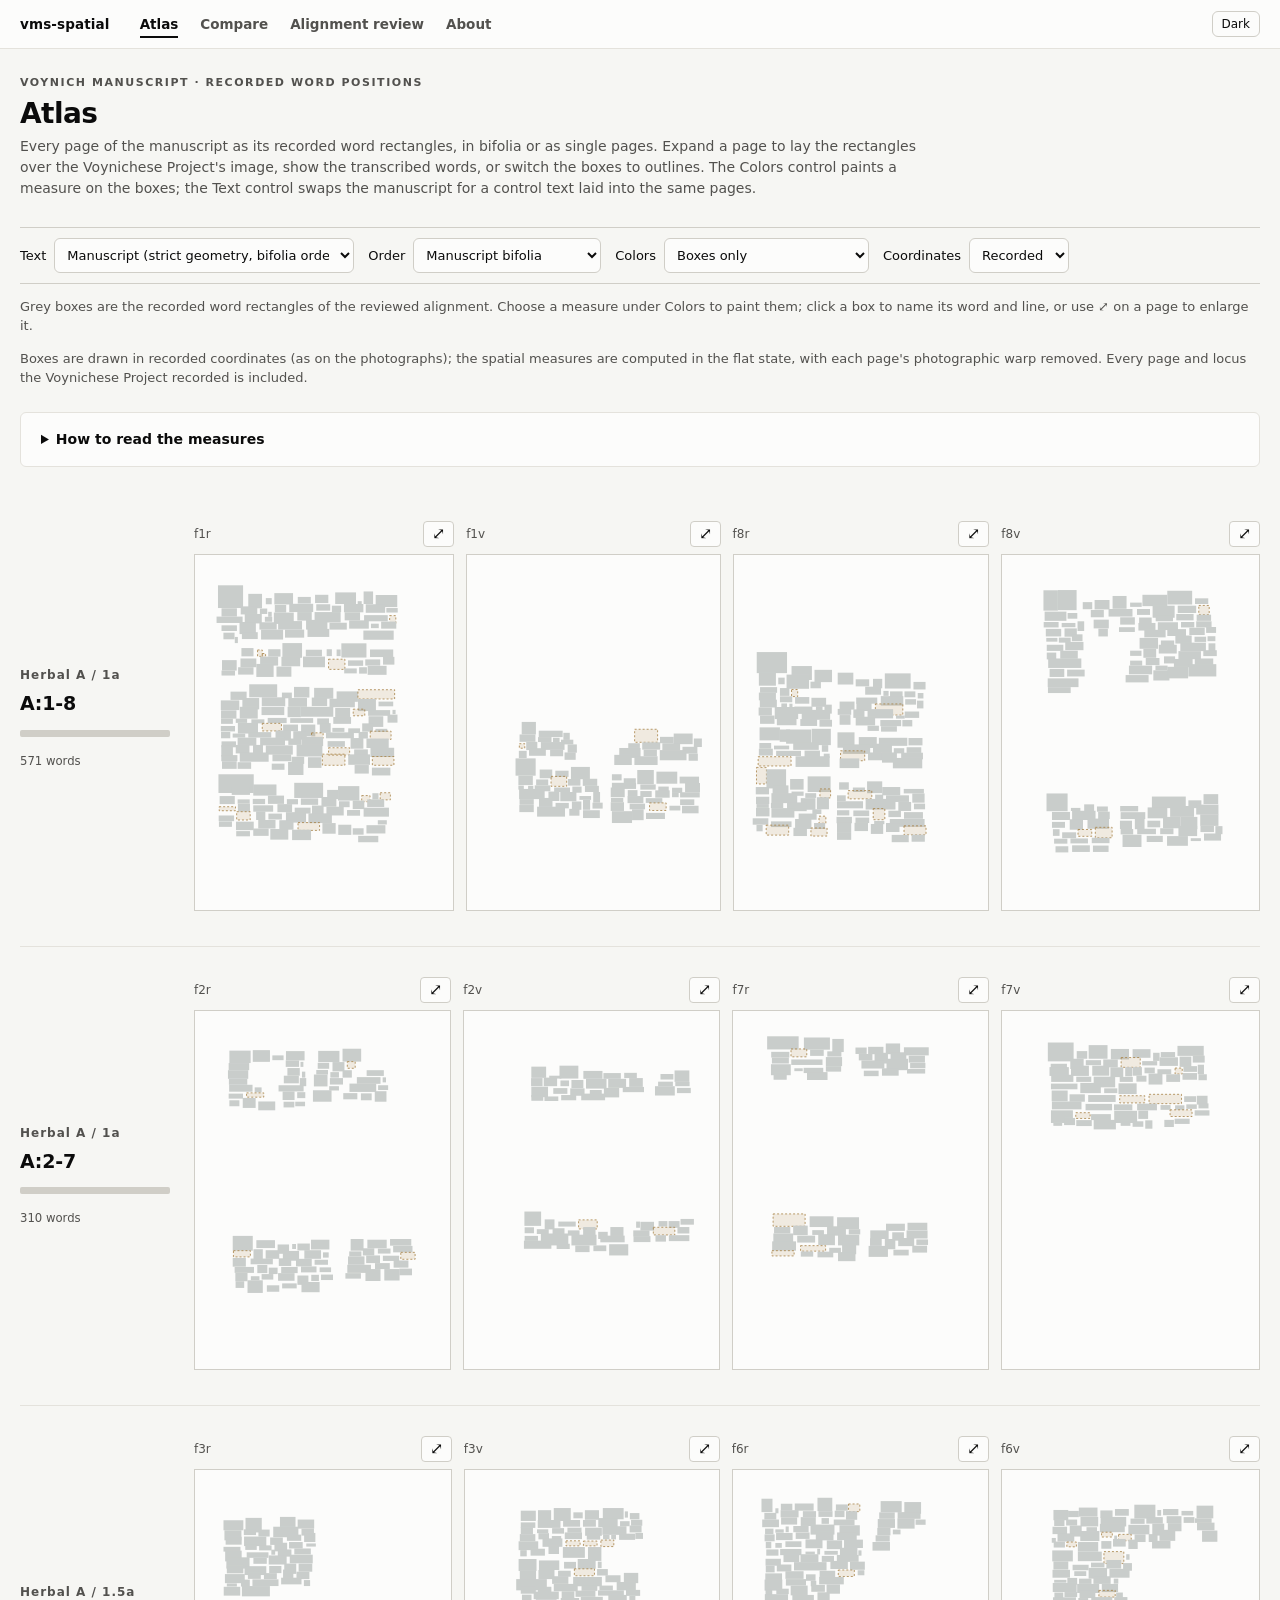
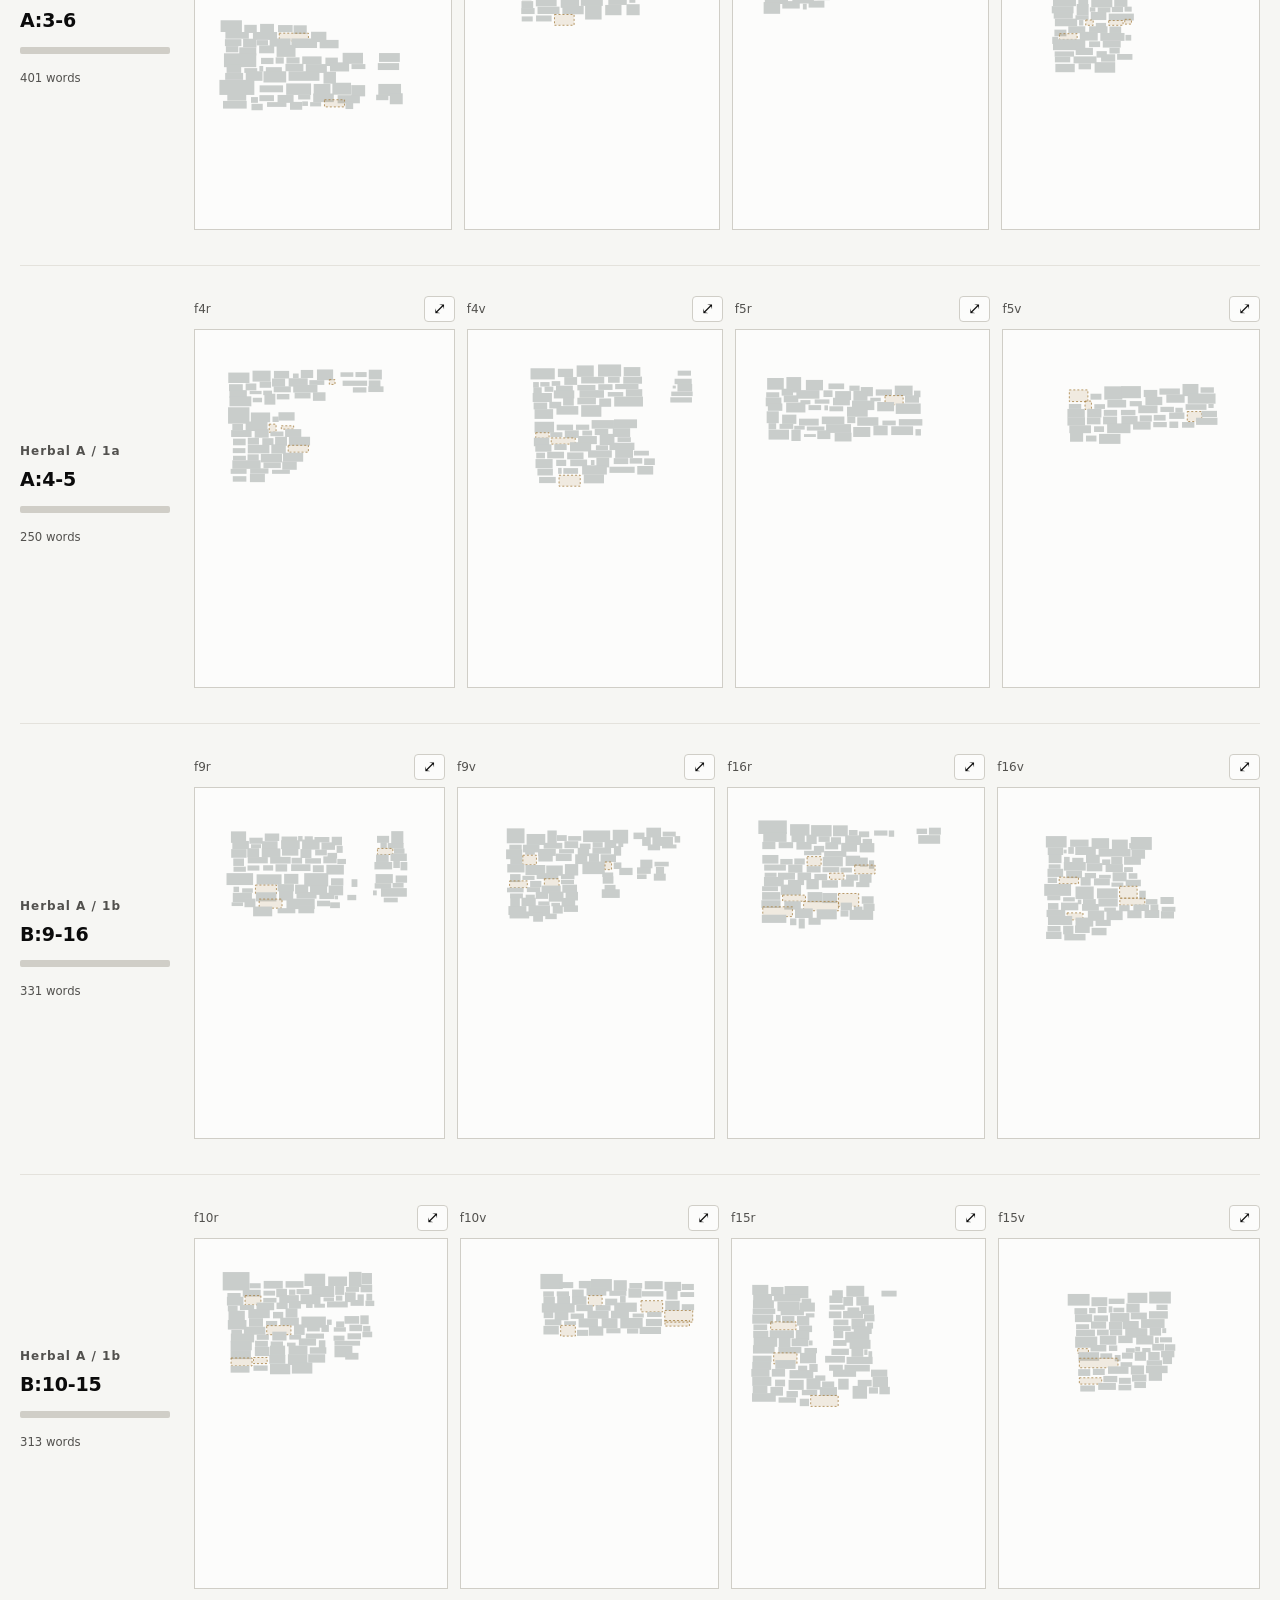
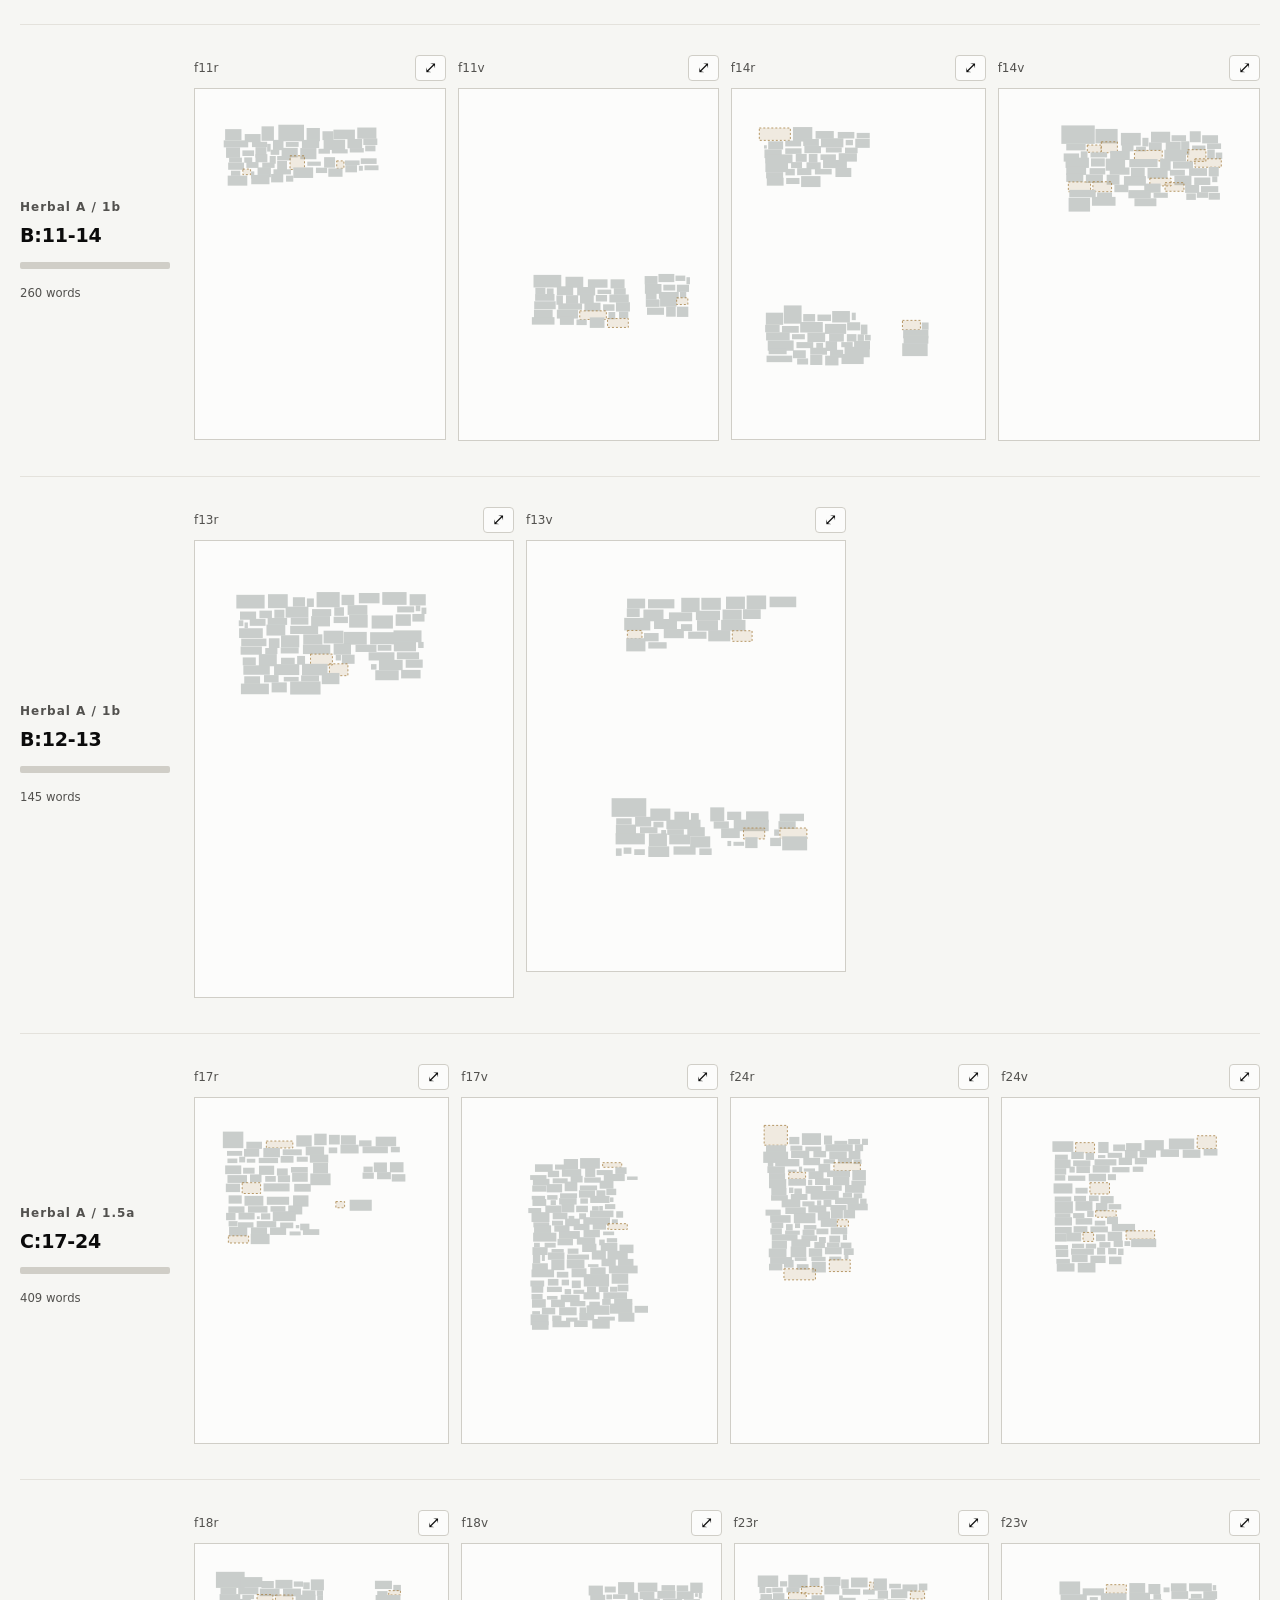
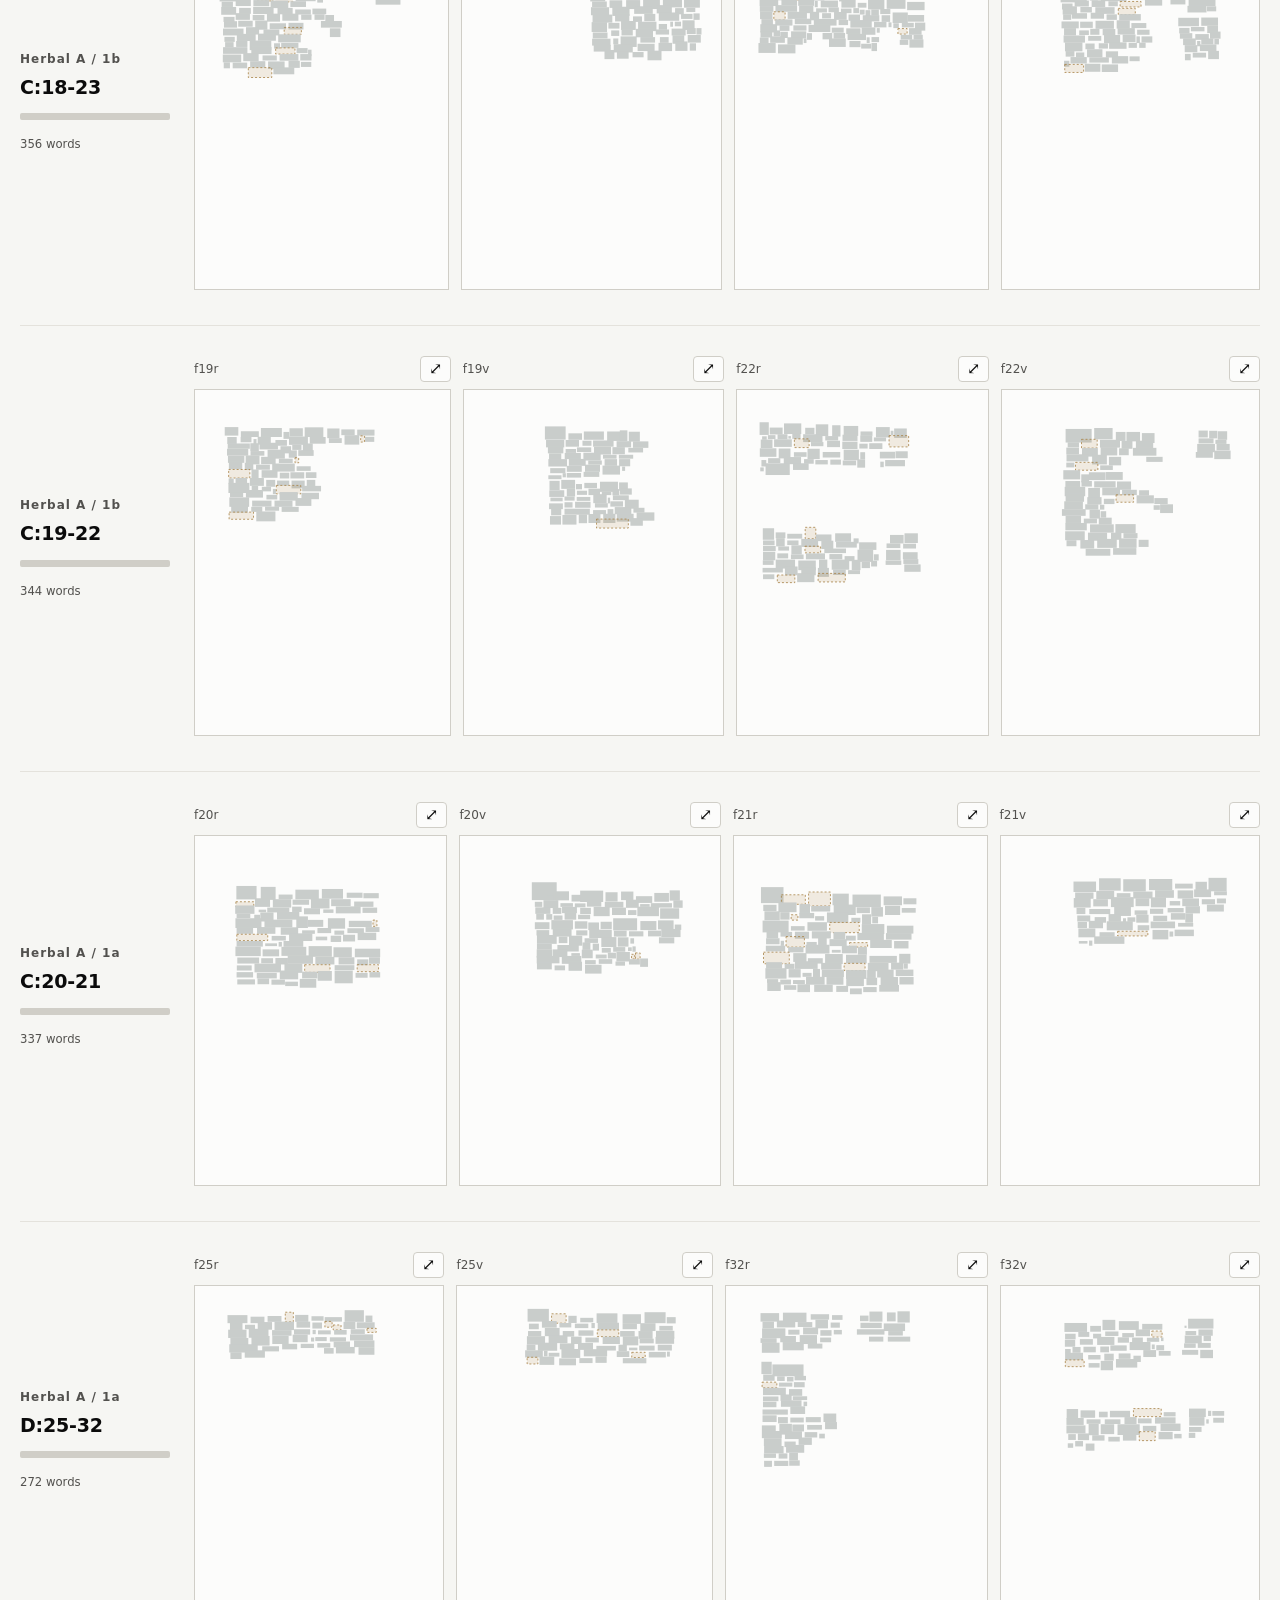
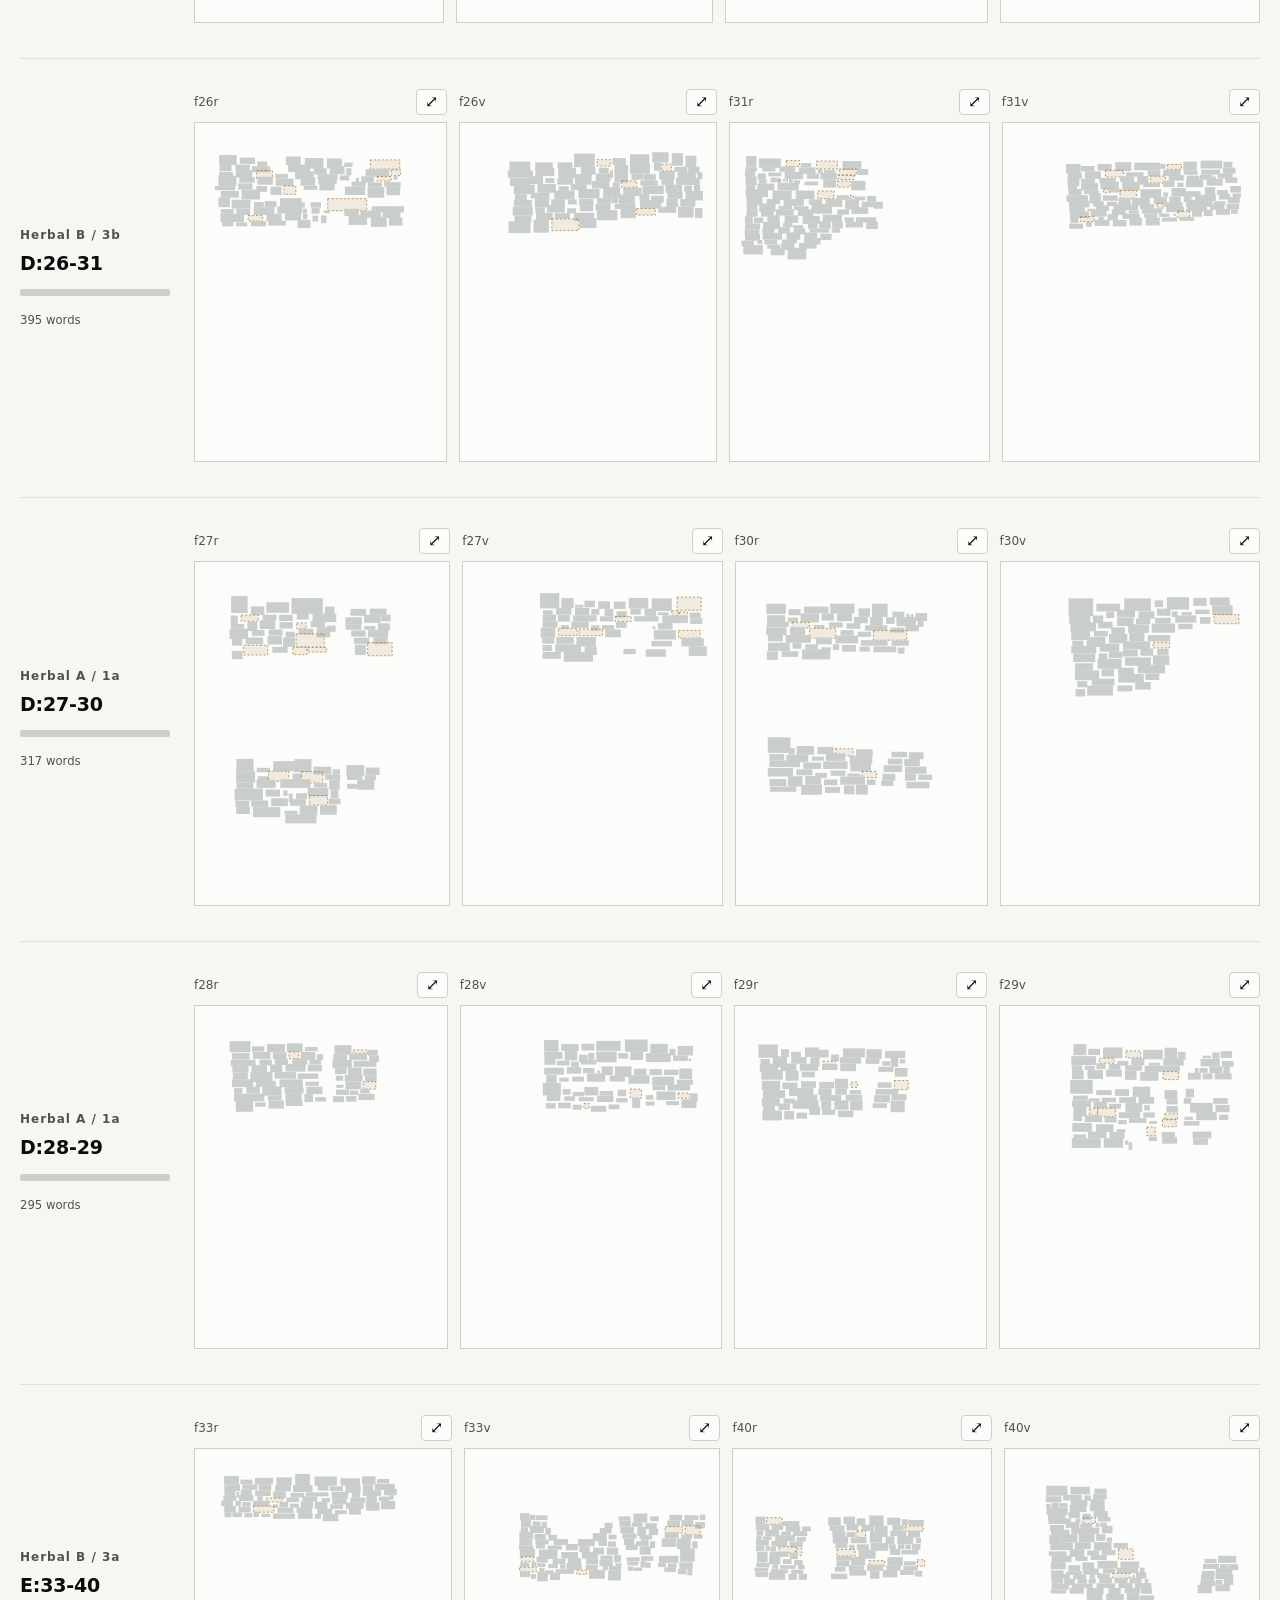
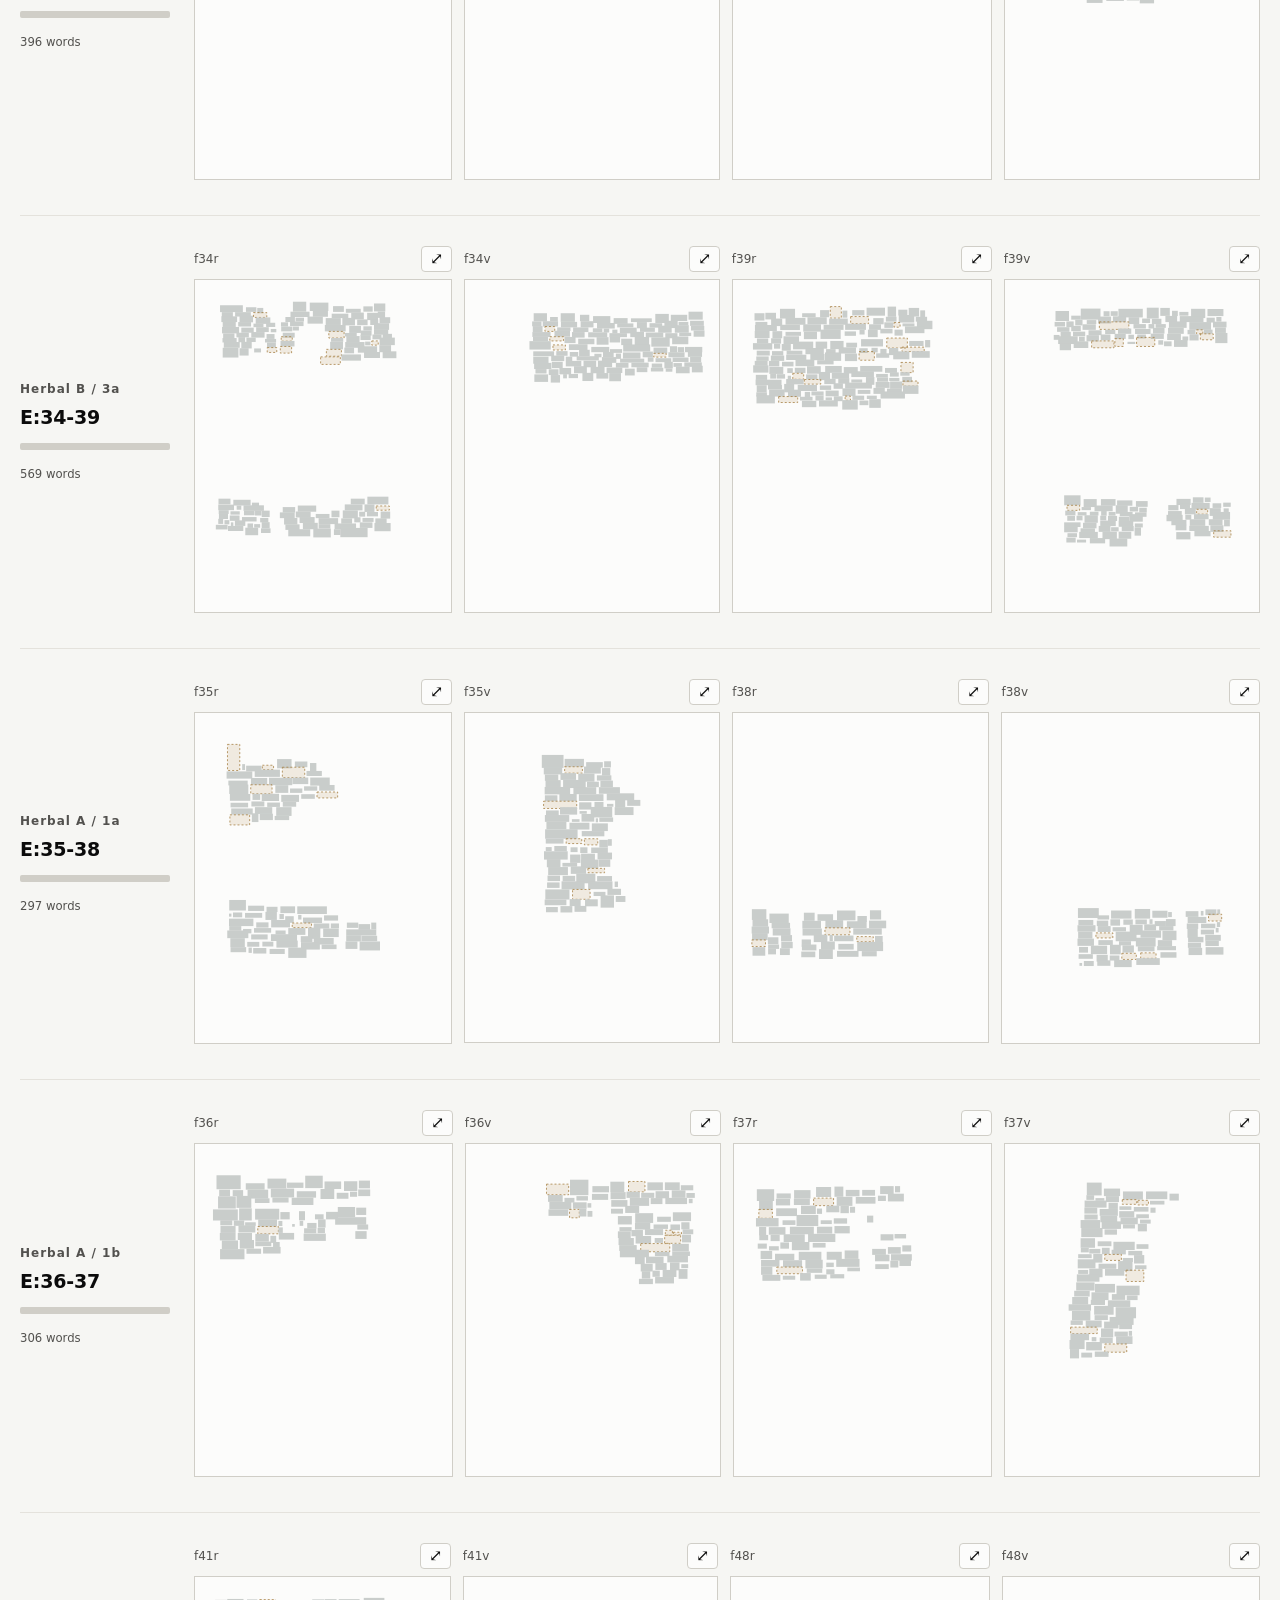
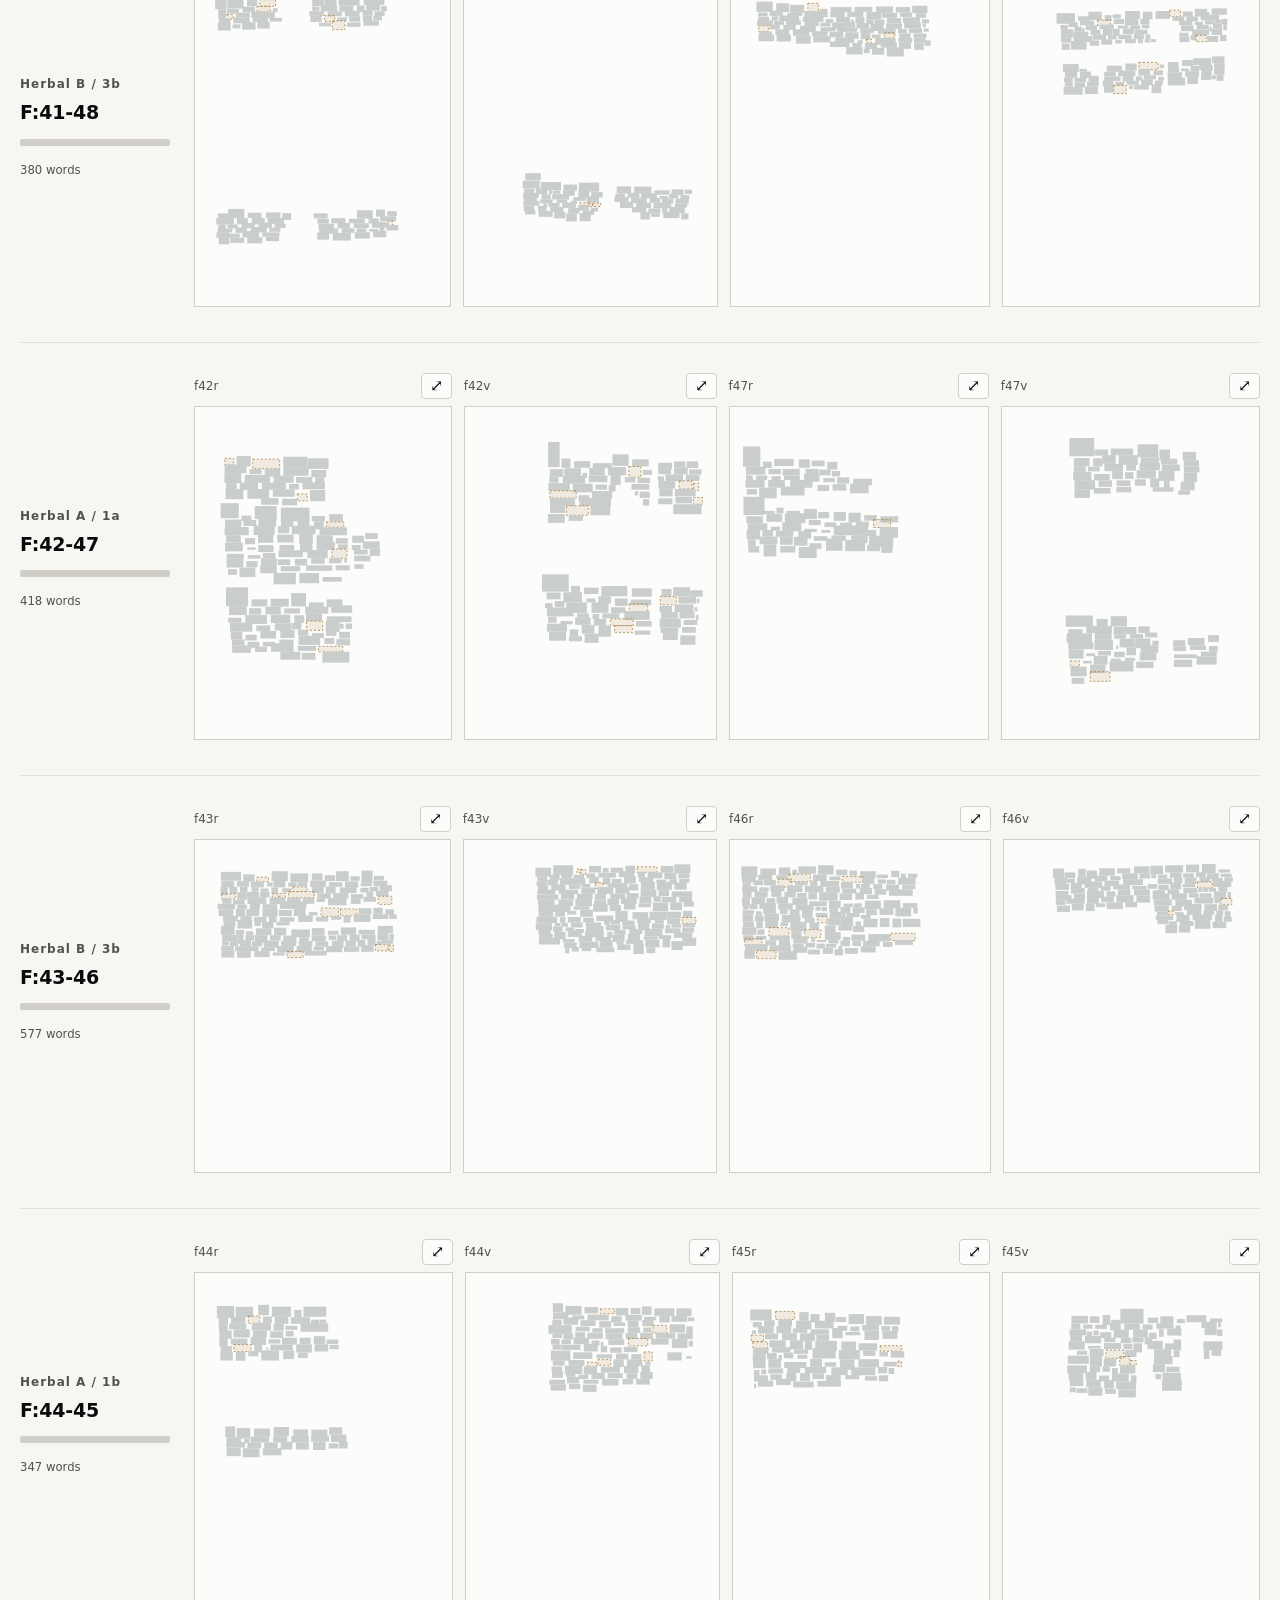
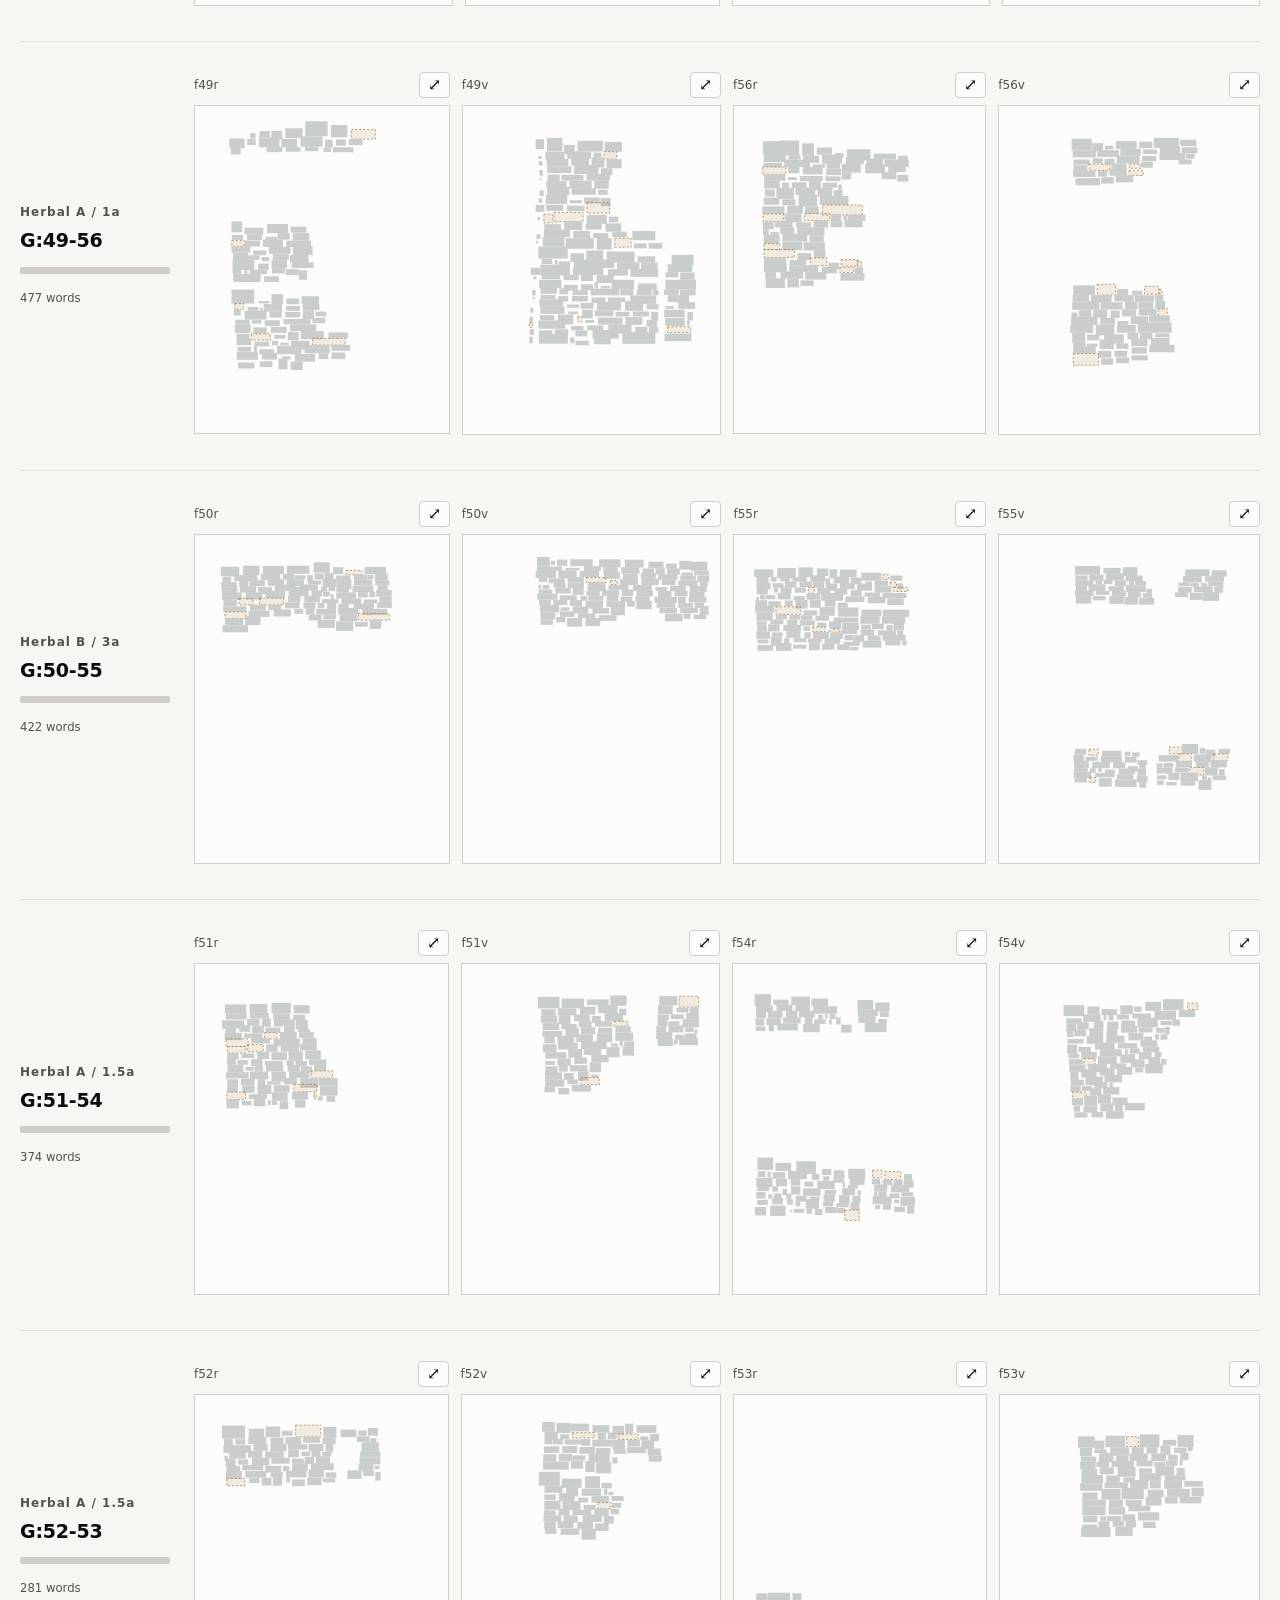
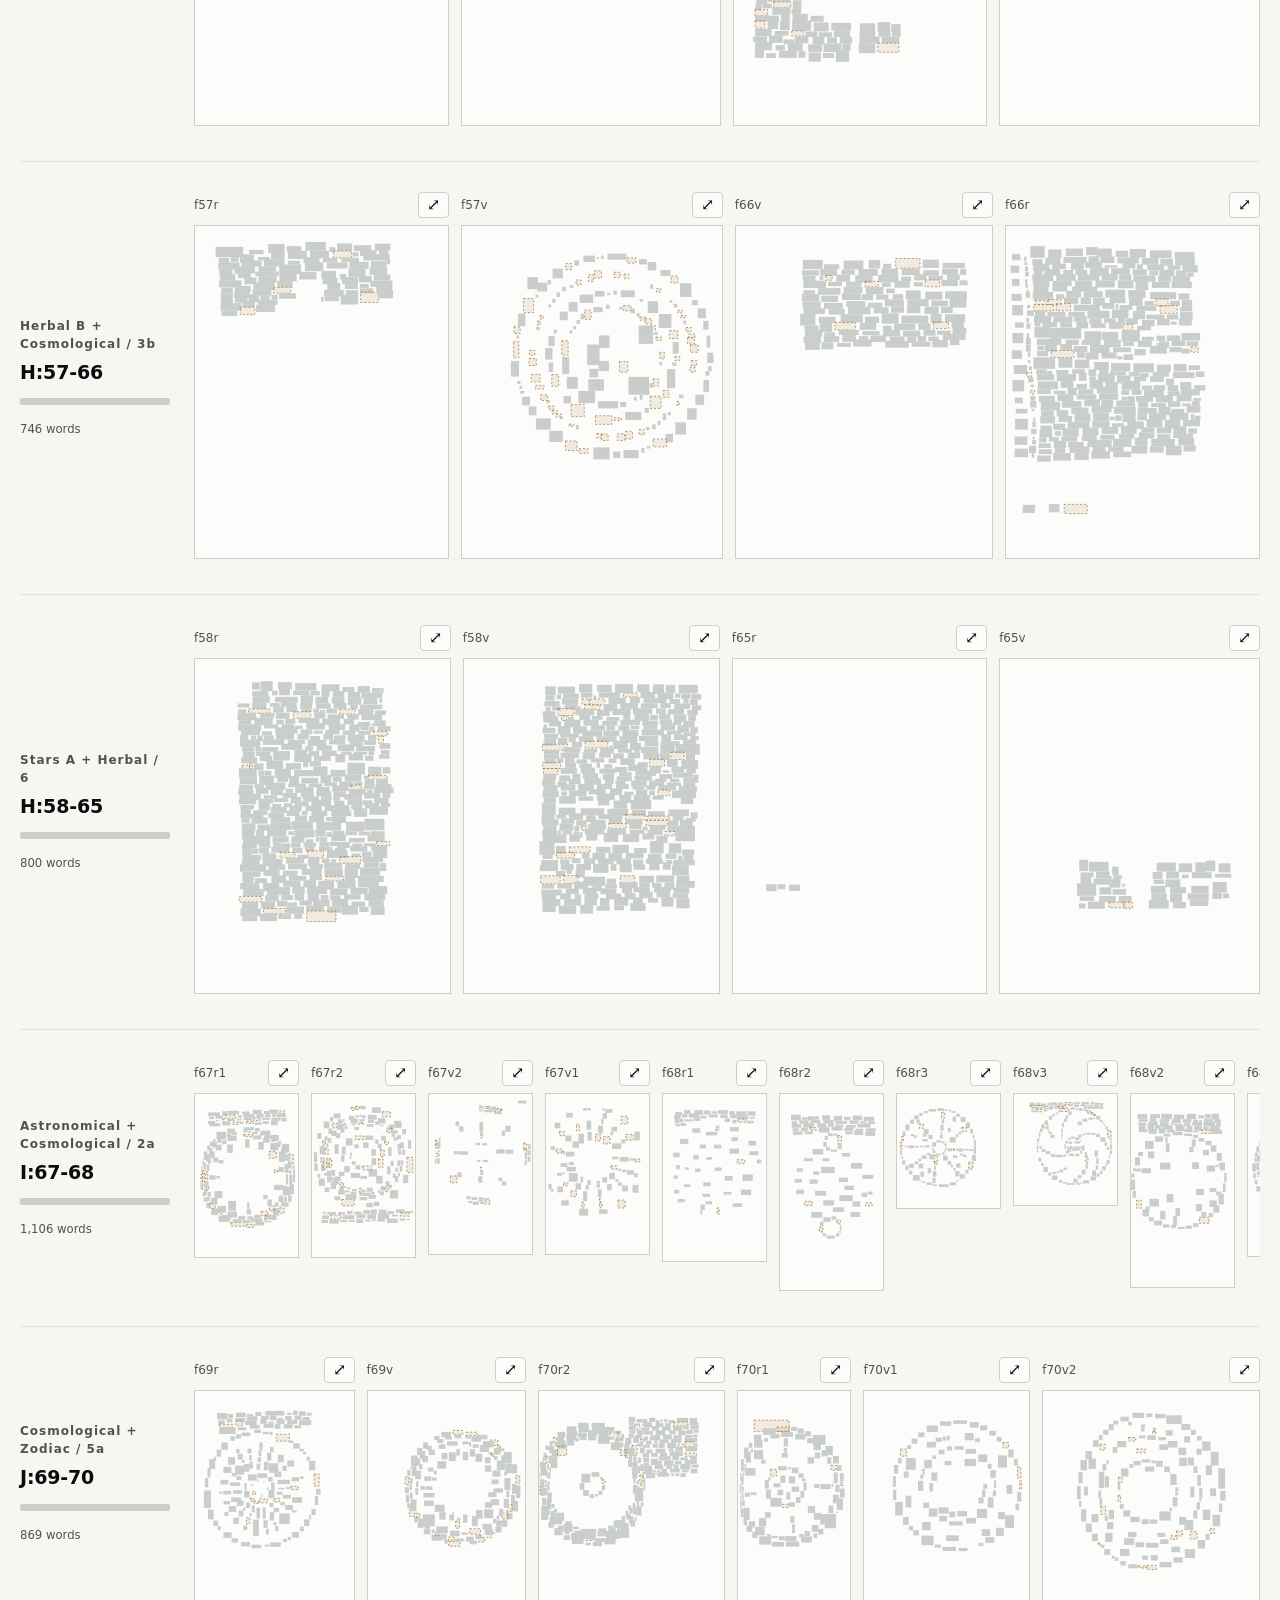
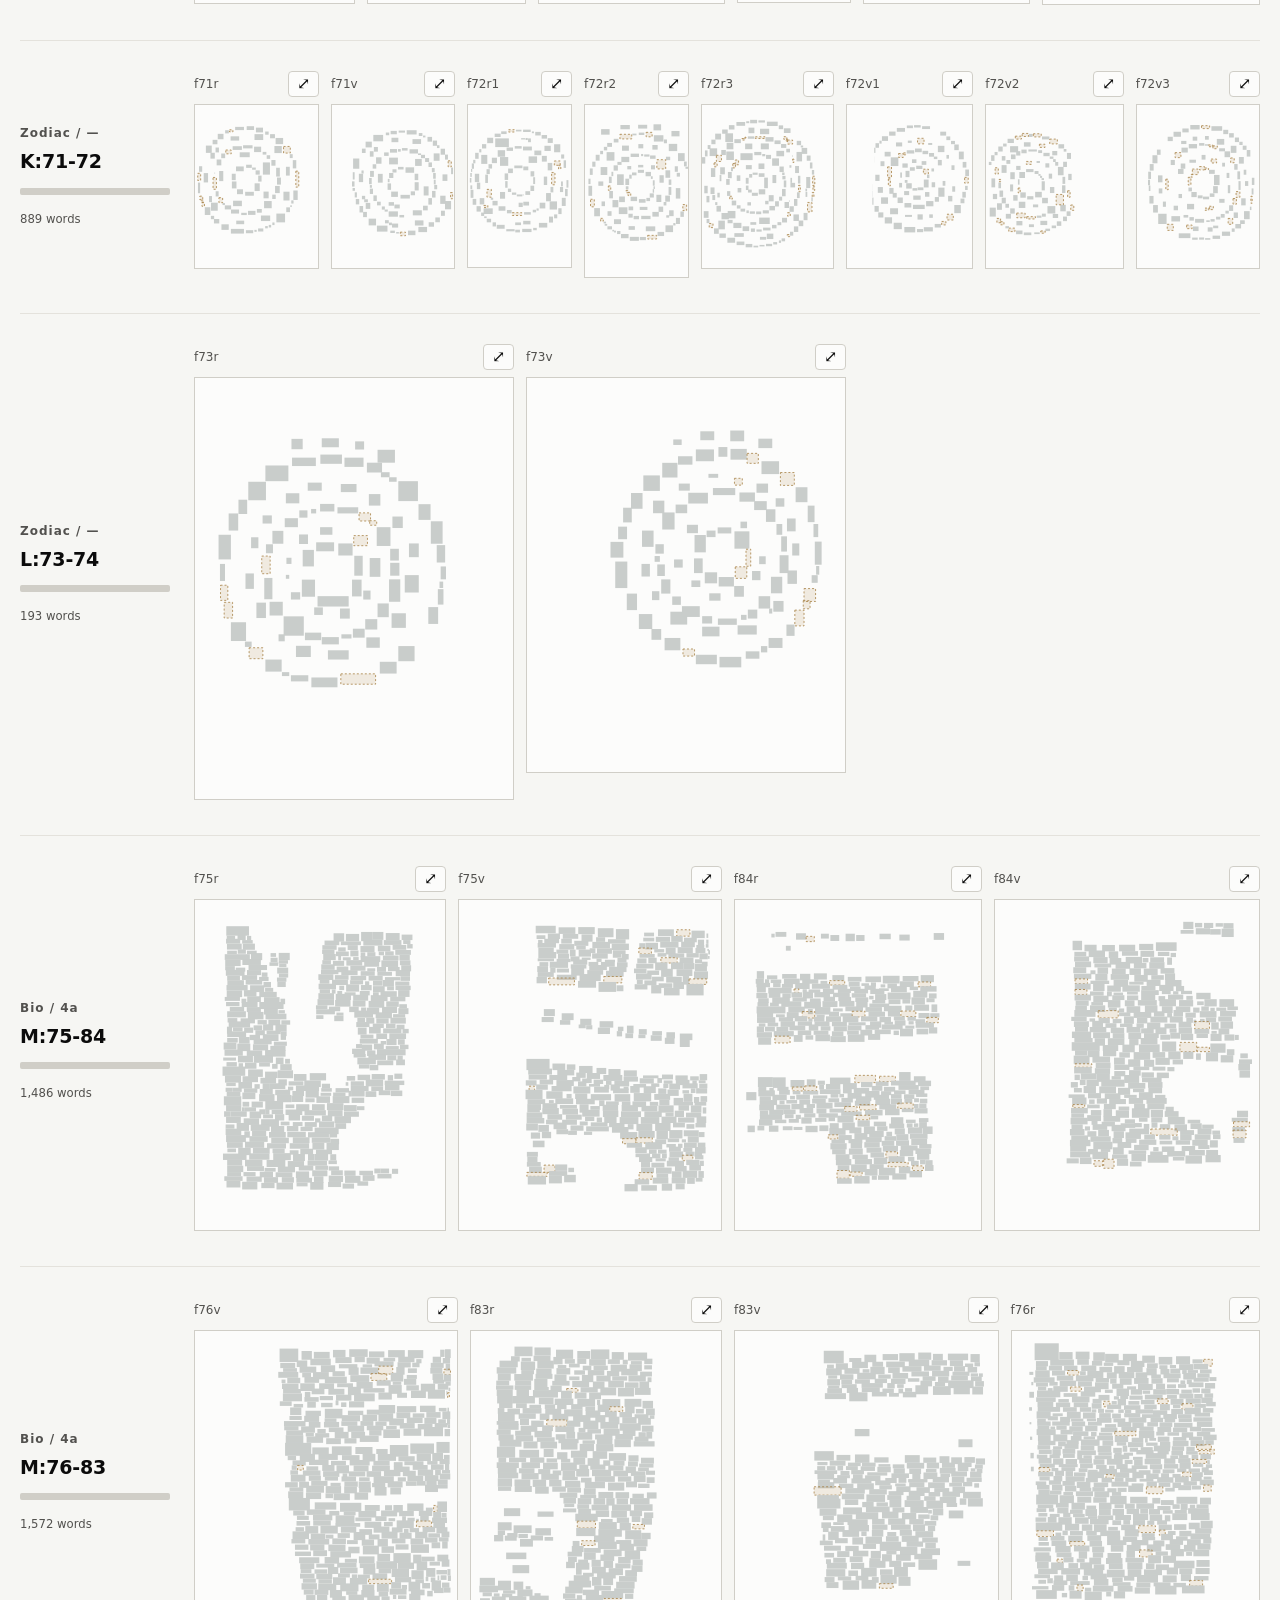
==== viewer/index.html @ 37ca38cd "Release 2026.10.31.6 Build 8cfc3ab9c296. History not kept." ====
<!doctype html>
<html lang="en"><head><meta charset="utf-8"><meta name="viewport" content="width=device-width, initial-scale=1">
<title>vms-spatial · Atlas</title>
<link rel="stylesheet" href="style.css"><link rel="stylesheet" href="heatmap.css">
<script src="site_nav.js" defer></script>
</head><body class="heatmap-page"><nav class="site-nav"></nav>
<header class="masthead"><div class="eyebrow">VOYNICH MANUSCRIPT · RECORDED WORD POSITIONS</div>
<h1>Atlas</h1><p class="sub">Every page of the manuscript as its recorded word rectangles, in bifolia or as single pages. Expand a page to lay the rectangles over the Voynichese Project's image, show the transcribed words, or switch the boxes to outlines. The Colors control paints a measure on the boxes; the Text control swaps the manuscript for a control text laid into the same pages.</p></header>
<main class="heatmap-atlas">
<div class="controls">
<label>Text <select id="bundle"></select></label>
<label>Order <select id="order"><option value="bifolia">Manuscript bifolia</option><option value="pages">Manuscript pages</option><option value="path1">Path 1 bifolia (Golf 2.1)</option></select></label>
<label>Colors <select id="colorMode"><option value="none">Boxes only</option><option value="mattr">MATTR (window diversity)</option><option value="repeat">Repeated spellings</option><option value="overlay">MATTR + repeat outlines</option><option value="impact">Word repetition impact</option><option value="change">Step change</option><option value="minedit">Minimum source edit distance</option><option value="candidates">Copy/edit source candidates</option><option value="components">Component diversity</option><option value="h1">Glyph H1</option><option value="h2">Glyph H2 (conditional)</option><option value="js">Component JS distance</option></select></label>
<label>Coordinates <select id="coordinates"><option value="recorded">Recorded</option><option value="flat">Flat</option></select></label>
<span id="calculationStatus" class="calculation-status" role="status" aria-live="polite" aria-atomic="true" hidden><i class="calculation-spinner" aria-hidden="true"></i><span id="calculationStage" class="calculation-stage"></span><span id="calculationProgress" aria-hidden="true"></span></span>
<details class="config" id="config" hidden><summary>Configuration</summary>
<div class="config-fields">
<span id="windowGroup" class="config-group"><label><span id="sizeLabel">Window</span> <input id="windowSize" type="number" min="2" max="1000" step="1" value="100" aria-label="Window words"> words</label>
<label>Direction <select id="windowDirection"><option value="backward">Backward</option><option value="forward">Forward</option><option value="centered">Centered</option><option value="spatial">Spatial sources</option></select></label></span>
<span id="copySettings" class="copy-settings config-group" hidden><label>Candidate limit <select id="editLimit"><option value="0">Exact copies</option><option value="1" selected>≤1 glyph edit</option><option value="2">≤2 glyph edits</option><option value="3">≤3 glyph edits</option></select></label><label>Count <select id="candidateUnit"><option value="Types">Distinct spellings</option><option value="Occurrences">Word occurrences</option></select></label></span>
<span class="source-settings config-group" id="sourceSettings" hidden>
<label>Left reach <input id="leftReach" type="number" min="0" max="20" step="1" value="3"> word widths</label>
<label>Above depth <input id="aboveDepth" type="number" min="1" max="100" step="1" value="8"> line spacings</label>
<label>Cone half-angle <input id="coneAngle" type="number" min="0" max="85" step="5" value="45"> degrees</label>
<label>Weights <select id="sourceWeight"><option value="distance">Closer + vertical (centre distance)</option><option value="edge">Closer + vertical, width-neutral (gap distance)</option><option value="uniform">Equal weight</option></select></label>
<label>Target <select id="targetMode"><option value="box">Recorded box</option><option value="cursor">Writing cursor (one median width at the left edge)</option></select></label>
</span>
</div>
<p id="sourceNote" class="config-note" hidden><b>Word-length trap.</b> With centre-to-centre distance the left neighbour's centre lies closer when the target is short, so the pool's diversity rises with the target's own length and a raw contrast with repetition is mostly that instrument effect. The width-neutral distance (gap between the boxes plus one) and the writing-cursor target (the window fixed before the word's width is known) remove it from the selector; the toolkit's statistics add exact-length and pool-size strata. Only reviewed word-level assignments enter spatial pools; shared boxes and unresolved assignments stay visible but receive no invented position (<a href="alignment.html">alignment review</a>). Earlier text on the same page only.</p>
</details>
<div id="pageDisplayControls" class="page-display-controls" hidden><span>Page overlay</span><label><input id="pageImage" type="checkbox"> Page image</label><label><input id="pageWords" type="checkbox"> Show words</label><label id="wdirLabel" title="Bottom to centre follows the writing. Level stands every word upright at the same size." hidden>Word direction <select id="wdir"><option value="ring">Bottom to centre</option><option value="level">Level</option></select></label><label>Boxes <select id="pageBoxes"><option value="fill">Filled</option><option value="outline">Outlines only</option><option value="hidden">Hidden</option></select></label><details id="overlayChoice" class="overlay-choice" hidden><summary>Overlays <span id="overlayCount" class="overlay-count"></span></summary><div id="pageOverlays" class="overlay-list"></div></details><label id="locusChoice" hidden>Locus <select id="pageLocus"></select></label><span class="zoom-tools"><button type="button" id="zoomReset" hidden>Reset view</button><span id="zoomLevel" class="zoom-level"></span></span></div>
<p id="pageImageStatus" class="page-image-status" role="status" hidden></p>
<div class="window-status"><strong id="windowSummary" aria-live="polite">Loading…</strong><button type="button" id="restoreHeatmap" hidden>Restore full map</button>
<label id="sharedChoice" hidden>Word in this shared box <select id="boxWord"></select></label></div>
<p id="alignmentNote" class="alignment-note" hidden></p>
<p id="lineNotes" class="line-notes" hidden></p>
<div class="contrib" id="contribList" hidden></div>
<div class="repeat-legend" id="repeatLegend" hidden><span class="single-key">Single occurrence</span><span class="repeat-key">Repeated spelling</span><span class="mixed-key">Shared box: both</span><span>Outlined = clicked word</span></div>
<div class="legend impact-legend" id="impactLegend" hidden><div class="impact-spectrum"></div><div class="ticks"><span>0%</span><span>50%</span><span>100%</span></div><small>Containing windows affected by this repetition · red = greater impact</small></div>
<div class="change-legend" id="changeLegend" hidden><span class="repeat-key" id="lossKey">Decline</span><span>No change</span><span class="single-key" id="gainKey">Increase</span></div>
<div class="legend" id="heatmapLegend" hidden><div class="spectrum"></div><div class="ticks"><span>.50</span><span>.60</span><span>.70</span><span>.80</span><span>.90</span><span>1.00</span></div><small id="legendLabel">Distinct forms / 100 words · Backward</small></div>
</div>
<p class="caption">Click a word to see it; use the ⤢ button on a page to enlarge it.</p>
<p id="stateNote" class="caption state-note"></p>
<details class="reading"><summary>How to read the measures</summary>
<p><b>Boxes only</b> draws the recorded rectangles in grey. Hovering or clicking a box names its word and line. Every other option colours each box by a measure computed on the text of the current bundle; the controls that a measure needs appear under Configuration.</p>
<p><b>MATTR</b> is the number of distinct spellings in a window of the chosen size, divided by its word count. Backward includes the clicked word and the preceding words; forward includes it and the following words; centered splits the remaining words around it. The window follows the text's order (Path 1 for the manuscript bundle) continuously across page and bifolium boundaries. <b>Repeated spellings</b> marks whether each word appears more than once in its own window; the overlay keeps MATTR fills and outlines repeated spellings in red. The <b>mean</b> beside each row averages only complete windows contained within that row's pages.</p>
<p><b>Word repetition impact</b> replaces one occurrence with a spelling absent from the whole text and reports the fraction of its containing windows whose score would rise. <b>Step change</b> is the current backward-window score minus the preceding one: the new type the arriving word adds against the type lost as a word leaves.</p>
<p><b>Spatial sources</b> (Direction) replace the reading-order window with the words in view of the target on the same page: earlier words to its left within the left reach, and words above it whose recorded rectangle intersects a cone of the chosen depth and half-angle. Weights fall with distance, 1/(1+d)² to the left and cos²(angle)/(1+d)² above, normalised by the page's median word width or line spacing; equal weights are the control. <b>Minimum source edit distance</b> and <b>copy/edit source candidates</b> compare the target with the words in its cone by glyph-unit edits.</p>
<p><b>Component diversity</b> is 2 raised to the Shannon entropy of within-word glyph pairs among the words in view or in the window; <b>Glyph H1</b> is single-unit entropy and <b>Glyph H2</b> the conditional next-unit entropy, in bits; <b>Component JS distance</b> is the Jensen–Shannon distance between the local pair distribution and the whole text's. Units follow the lossless Zattera parser for Voynich text and letters for natural-language controls. Fewer than five contributing words or fewer than three effective sources are left unscored. These colours use a linear scale from the 5th to the 95th percentile of valid scores across the whole text.</p>
<p><b>Order.</b> Manuscript bifolia (the default) is the manuscript's sheets by their first folio, each sheet's pages kept together; Manuscript pages lists single pages in the page sequence, so a sheet's pages lie apart; Path 1 is the positional model's working order of the 50 bifolia (Golf 2.1, not an established chronology), the order the 2026 studies used. The token stream of a bundle, and so every window, keeps the order it was built in (the default bundle is by bifolium). A sheet's row mean gathers its words wherever they fall.</p>
<p><b>Coordinates.</b> The default bundle holds every page and locus the Voynichese Project recorded plus the Rosettes. Recorded draws its boxes as on the photographs; Flat draws them with each page's photographic warp removed by the toolkit's page warp product. The spatial measures (sources, cones, pools) are computed in the flat state either way. A page without a fitted warp field stays put, and the status line says so. The page image is a photograph, so flat coordinates cannot sit on it: with Page image ticked the boxes and overlays return to recorded coordinates, and unticking it returns to Flat. A text that carries one set of coordinates has no choice to offer.</p>
<p><b>Lines, baselines and warp.</b> These Colors read how each line lies on the page, on the most complete reviewed geometry with a shared box counted once. Each horizontal line has baseline anchors: the ink baseline measured on the Beinecke scans where a page has clean ink records, the glyph-corrected box baseline elsewhere, never the box bottom. Word colours show the distance from the line's chord or fit, the shift the warp removed and the ink against the box. Line colours show the chord in both states, the fit, the end offset, the shape of the line and its breaks, the ink angle and the x-height spread. Page colours show the stored warp. H is the page's median box height. An angle is positive when the line falls to the right, a residual when the word lies below the line, sag when the middle lies lower on the page than the ends, a step when the text after a break sits lower. Row means weight every line once. Overlays draw the chords, fits, anchors, warped baselines, breaks, component fits, intrusions and ink fits in the state shown. Clicking a word opens its line's numbers, its paragraph position and what its page shares. The same numbers come from <code>vmsspatial.line_stats</code>.</p>
<p><b>Text.</b> Control bundles are texts typeset into the manuscript's line frames by the toolkit: generator streams, word-bigram Markov chains filled to each line's character budget, and natural prose either filled to the budget or kept in its own printed lines. Each bundle brings its own geometry and is scored on its own.</p>
<p><b>From this text.</b> A bundle may carry its own measures (one value per word) and overlays (lines and markers in page coordinates). The measures join the Colors menu under this heading, with row means and a legend from their range; the overlays draw on an expanded page (Page overlay → Overlays, one or several) and follow the Voynichese image when it is shown; clicking a word shows the line's notes when the bundle has them. The toolkit writes such a bundle with <code>viewer_data.study_data</code>, and <code>#data=&lt;url&gt;</code> in this page's address opens another data folder; <code>expanded=&lt;folio&gt;&amp;line=&lt;locus&gt;</code> opens a page on one of its lines.</p>
<p><b>Word direction.</b> Words on rings and rotated lines are sized along their own direction, not by the width of their box, so the words at 3 and 9 o'clock are as large as those at 12 o'clock. Bottom to centre turns each word the way it is written; Level stands the same words upright to read them. Only the labels turn: the boxes stay where they were measured.</p>
<p><b>Zoom and loci.</b> On an expanded page the mouse wheel zooms about the cursor and dragging pans; <b>Reset view</b> returns to the whole page. The <b>Locus</b> menu lists the page's lines with their ZL locus type and orientation (horizontal, rotated, circular, radial, label; the text angle in degrees, positive = falling to the right) and frames the boxes of one locus, so a ring of a circular page or a label group of the Rosettes can be inspected box by box; the overlays and the page image follow. The address keeps the view: <code>zoom=&lt;locus&gt;</code> frames a locus, <code>view=x,y,w,h</code> restores a viewBox. Clicking a word shows its line's orientation record (kind, angle, confidence and the cues that decided) beside the line notes; the box tooltip carries the kind and angle. On the Rosettes the thin amber boxes are detected positions (not recorded coordinates) and the status line gives the detection coverage.</p>
</details>
<div id="atlasRows"></div>
</main>
<footer><p>Coordinates: © 2014 The Voynichese Project, Apache-2.0 (<a href="NOTICE.txt">attribution</a>). ZL transliteration and Path 1 ordering. Built with <a href="https://github.com/eo777/vms-spatial">vms-spatial</a>.</p></footer>
<script src="common.js"></script><script src="../js/zoom_math.js"></script><script src="../js/heatmap_math.js"></script><script src="../js/sources.js"></script><script src="../js/copy_math.js"></script><script src="../js/review.js"></script><script src="atlas.js"></script><script src="js/word_labels.js"></script><script src="heatmap_page.js"></script><script src="heatmap.js"></script><script src="boot.js"></script></body></html>
---- viewer/style.css ----
/* Governed self-citation app. Colour tokens, page shell, panels, charts, text overlays. Light and dark. */
:root{color-scheme:light;
 --bg:#f6f6f3;--surface:#fcfcfb;--ink:#0b0b0b;--ink2:#52514e;--muted:#8a8984;--line:#e4e2dc;--line2:#d0cec7;--shadow:0 1px 2px rgba(0,0,0,.05),0 4px 14px rgba(0,0,0,.05);
 /* runs: slots of the validated categorical palette, one per run and fixed (blue, orange, aqua; the hidden runs yellow, magenta, green, violet) */
 --run-timm:#2a78d6;--run-governed:#eb6834;--run-far0:#1baf7a;--run-pool:#eda100;--run-list70:#e87ba4;--run-list70p:#008300;--run-noinnov:#6250d6;
 --timm:var(--run-timm);--gov:var(--run-governed);--far0:var(--run-far0);--obs:#0b0b0b;--fit:#52514e;--iid:#8a8984;
 /* page highlights and decisions */
 --new:#008300;--inn:#6250d6;--hapax:#c98500;--far:#e34948;--deg:#d55181;--now:#1c5cab;--pos:#008300;--neg:#e34948;--pool:#2a78d6;--pick:#0b0b0b;--par:#52514e;
 /* diverging: blue = wanted / below the manuscript, red = surplus / above it, grey midpoint */
 --dv-blue:#256abf;--dv-red:#e34948;--want:var(--dv-blue);--surplus:var(--dv-red);
 /* Golf's groups along the path: alternating neutral bands, named by their labels */
 --band-a:#e8e7df;--band-b:#f4f3ee;
 --g-1a:var(--band-a);--g-1b:var(--band-b);--g-1_5a:var(--band-a);--g-2a:var(--band-b);--g-5a:var(--band-a);--g-6:var(--band-b);--g-3b:var(--band-a);--g-3a:var(--band-b);--g-3c:var(--band-a);--g-4c:var(--band-b);--g-4a:var(--band-a);
 --accent:#1c5cab;--mono:ui-monospace,SFMono-Regular,Consolas,"Liberation Mono",monospace;--sans:system-ui,-apple-system,"Segoe UI",Roboto,sans-serif}
@media (prefers-color-scheme:dark){:root:not([data-theme="light"]){color-scheme:dark;
 --bg:#141413;--surface:#1c1c1b;--ink:#f3f2ee;--ink2:#c3c2b7;--muted:#8f8e87;--line:#2d2d2b;--line2:#3b3b38;--shadow:0 1px 2px rgba(0,0,0,.4),0 4px 14px rgba(0,0,0,.3);
 --run-timm:#3987e5;--run-governed:#d95926;--run-far0:#199e70;--run-pool:#c98500;--run-list70:#d55181;--run-list70p:#008300;--run-noinnov:#9085e9;--obs:#f3f2ee;--fit:#b8b6ad;--iid:#8f8e87;
 --new:#4cc35a;--inn:#9085e9;--hapax:#e0a526;--far:#ff6b5e;--deg:#e87ba4;--now:#86b6ef;--pos:#4cc35a;--neg:#ff6b5e;--pool:#4f93e8;--pick:#f3f2ee;--par:#c3c2b7;
 --dv-blue:#5598e7;--dv-red:#e66767;--band-a:#292927;--band-b:#20201f;--accent:#86b6ef}}
:root[data-theme="dark"]{color-scheme:dark;
 --bg:#141413;--surface:#1c1c1b;--ink:#f3f2ee;--ink2:#c3c2b7;--muted:#8f8e87;--line:#2d2d2b;--line2:#3b3b38;--shadow:0 1px 2px rgba(0,0,0,.4),0 4px 14px rgba(0,0,0,.3);
 --run-timm:#3987e5;--run-governed:#d95926;--run-far0:#199e70;--run-pool:#c98500;--run-list70:#d55181;--run-list70p:#008300;--run-noinnov:#9085e9;--obs:#f3f2ee;--fit:#b8b6ad;--iid:#8f8e87;
 --new:#4cc35a;--inn:#9085e9;--hapax:#e0a526;--far:#ff6b5e;--deg:#e87ba4;--now:#86b6ef;--pos:#4cc35a;--neg:#ff6b5e;--pool:#4f93e8;--pick:#f3f2ee;--par:#c3c2b7;
 --dv-blue:#5598e7;--dv-red:#e66767;--band-a:#292927;--band-b:#20201f;--accent:#86b6ef}
*{box-sizing:border-box}html{scroll-behavior:smooth}
:root{--run-noinnov_far0:var(--run-noinnov)}
body{margin:0;background:var(--bg);color:var(--ink);font:14px/1.5 var(--sans)}
a{color:var(--accent);text-decoration-thickness:1px;text-underline-offset:3px}
code,.mono{font-family:var(--mono);font-size:.95em}
button,select,input{font:inherit;color:var(--ink)}
button{background:var(--surface);border:1px solid var(--line2);border-radius:6px;padding:5px 10px;cursor:pointer}
button:hover{border-color:var(--ink2)}button.on,button[aria-pressed="true"]{background:var(--ink);color:var(--surface);border-color:var(--ink)}
button:disabled{opacity:.45;cursor:default}
select,input[type=search],input[type=text],input[type=number]{background:var(--surface);border:1px solid var(--line2);border-radius:6px;padding:5px 8px}
input[type=range]{accent-color:var(--ink2)}
:focus-visible{outline:2px solid var(--accent);outline-offset:2px}
.site-nav{position:relative;display:flex;flex-wrap:wrap;align-items:center;gap:6px 22px;padding:10px max(20px,calc((100vw - 1500px)/2));background:var(--surface);border-bottom:1px solid var(--line);font-size:13.5px}
.site-nav .brand{font-weight:700;letter-spacing:.01em;margin-right:8px;color:var(--ink);text-decoration:none}
.site-nav a{color:var(--ink2);text-decoration:none;font-weight:600;padding:4px 0}
.site-nav a:hover{color:var(--ink)}.site-nav a[aria-current="page"]{color:var(--ink);box-shadow:inset 0 -2px var(--ink)}
.site-nav .spacer{flex:1}.site-nav .theme{font-size:12px;padding:3px 9px}.site-nav .tag{font-size:11px;color:var(--muted)}
.masthead,main,footer{max-width:1500px;margin:auto;padding:0 20px}
.masthead{padding-top:26px;padding-bottom:10px}
.eyebrow{font-size:11px;letter-spacing:.14em;color:var(--ink2);font-weight:750}
h1{font-size:28px;line-height:1.15;letter-spacing:-.02em;margin:6px 0 6px}
h2{font-size:18px;margin:0 0 8px;letter-spacing:-.01em}h3{font-size:14px;margin:0 0 6px}
.sub{color:var(--ink2);margin:0 0 6px;max-width:900px}
main{padding-bottom:40px}
footer{border-top:1px solid var(--line);padding:16px 20px 24px;color:var(--muted);font-size:12px}
.panel{background:var(--surface);border:1px solid var(--line);border-radius:10px;padding:14px 16px;box-shadow:var(--shadow)}
.panel+.panel{margin-top:14px}
.panel h2 .n{color:var(--muted);font-weight:500;font-size:13px;margin-left:8px}
.row{display:flex;flex-wrap:wrap;gap:10px 16px;align-items:center}
.ctl{display:flex;align-items:center;gap:7px;color:var(--ink2);font-size:13px}.ctl b{color:var(--ink);font-weight:600}
.seg{display:inline-flex;border:1px solid var(--line2);border-radius:6px;overflow:hidden}
.seg button{border:0;border-radius:0;background:var(--surface);color:var(--ink2);padding:4px 10px}
.seg button+button{border-left:1px solid var(--line2)}.seg button.on{background:var(--ink);color:var(--surface)}
.chip{display:inline-flex;align-items:center;gap:6px;font:500 12px var(--sans);border:1px solid var(--line2);background:var(--surface);color:var(--ink2);border-radius:999px;padding:4px 10px;cursor:pointer;user-select:none}
.chip i{width:10px;height:10px;border-radius:3px;display:inline-block;background:var(--c,var(--ink2))}
.chip.off{opacity:.45;border-style:dashed}.chip:hover{border-color:var(--ink2)}
.muted{color:var(--muted)}.small{font-size:12px}.num{font-variant-numeric:tabular-nums}
.grid2{display:grid;grid-template-columns:1fr 1fr;gap:14px}.grid3{display:grid;grid-template-columns:repeat(3,minmax(0,1fr));gap:14px}
@media(max-width:900px){.grid2,.grid3{grid-template-columns:1fr}}
table{border-collapse:collapse;width:100%;font-size:13px;font-variant-numeric:tabular-nums}
th,td{text-align:left;padding:6px 8px;border-bottom:1px solid var(--line);vertical-align:top}
th{font-size:11.5px;color:var(--ink2);font-weight:600;line-height:1.35}
thead th{vertical-align:bottom}
td.num,th.num{text-align:right}tr:last-child td{border-bottom:0}
.table-wrap{overflow:auto;border:1px solid var(--line);border-radius:8px;background:var(--surface)}
.metrics{display:grid;grid-template-columns:repeat(auto-fit,minmax(150px,1fr));gap:10px;margin:8px 0 12px}
.metric{padding:10px 12px;background:var(--bg);border:1px solid var(--line);border-radius:8px}
.metric .v{font-size:22px;font-weight:650;letter-spacing:-.02em;line-height:1.1}.metric .l{font-size:12px;color:var(--ink2);margin-top:3px}.metric .d{font-size:11px;color:var(--muted)}
.legend{display:flex;flex-wrap:wrap;gap:6px 16px;font-size:12px;color:var(--ink2)}
.legend span:before{content:"";display:inline-block;vertical-align:middle;width:16px;height:3px;margin-right:6px;background:var(--c,var(--ink2))}
.legend span.dash:before{background:repeating-linear-gradient(90deg,var(--c) 0 4px,transparent 4px 7px)}
.legend span.band:before{height:10px;background:linear-gradient(var(--c),var(--c)) center/100% 3px no-repeat,color-mix(in srgb,var(--c) 28%,transparent)}
/* tables with a column per run: run names wrap within about 11em, measure names keep a readable width, numbers stay on one line */
th .rn{display:inline-block;max-width:11em;white-space:normal;line-height:1.35}
.table-wrap td:first-child{min-width:8em}
.table-wrap table:has(td.num) td:first-child{min-width:14em}
/* the parameters table: values may break anywhere (lists of positions), the meaning keeps a readable width */
.params td:not(:first-child):not(:last-child){overflow-wrap:anywhere;min-width:6.2em}
.params td:last-child{min-width:18em}
.params td:first-child{white-space:nowrap}
.table-wrap td.num{white-space:nowrap}
.rn{white-space:nowrap}.rn::before{content:"";display:inline-block;width:8px;height:8px;border-radius:50%;background:var(--c);margin-right:6px;vertical-align:1px}
.chart svg{display:block;width:100%;height:auto;overflow:visible}
.axis{font:11px var(--sans);fill:var(--muted)}
.chart svg .axis,.chart svg .golf-label{font-size:calc(11px * min(var(--k,1),1.6))}.gridline{stroke:var(--line);stroke-width:1}
.golf-shade{opacity:.8}.golf-boundary{stroke:var(--line2);stroke-width:.8;stroke-dasharray:3 4}.golf-label{font:600 11px var(--sans);fill:var(--ink2)}.golf-leader{stroke:var(--line2);stroke-width:.6;fill:none}
.chart-note{font-size:12px;color:var(--muted);margin:8px 0 0}
/* long chart notes (means, definitions) are folded under a small toggle */
details.chart-note{margin:6px 0 0}
details.chart-note summary{display:inline-block;list-style:none;cursor:pointer;font-size:11.5px;color:var(--muted);user-select:none}
details.chart-note summary::-webkit-details-marker{display:none}
details.chart-note summary::before{content:"▸ "}
details.chart-note[open] summary::before{content:"▾ "}
details.chart-note summary:hover{color:var(--ink2)}
details.chart-note p{margin:4px 0 0}
details.method{margin-top:10px;border-top:1px solid var(--line);padding-top:8px;font-size:13px;color:var(--ink2)}
details.method summary{cursor:pointer;color:var(--ink2);font-weight:600;font-size:12.5px}
details.method p{margin:6px 0}
.tip{position:fixed;z-index:100;pointer-events:none;background:var(--ink);color:var(--surface);font-size:12px;line-height:1.4;padding:6px 9px;border-radius:6px;max-width:320px;box-shadow:var(--shadow);display:none}
.tip b{color:var(--surface)}
.empty{padding:20px;color:var(--muted);font-size:13px;text-align:center}
.loading{color:var(--muted);font-size:13px;padding:8px 0}
.error{padding:12px 14px;background:color-mix(in srgb,var(--neg) 9%,var(--surface));border:1px solid color-mix(in srgb,var(--neg) 40%,var(--line));border-radius:6px;white-space:pre-wrap;color:var(--ink)}
/* ---- page text */
.pagegrid{display:grid;grid-template-columns:minmax(0,1fr) clamp(340px,31vw,440px);gap:14px;align-items:start}
.pagegrid.with-pres{grid-template-columns:minmax(0,1fr) clamp(340px,27vw,440px) clamp(300px,24vw,440px)}
.pres{position:sticky;top:calc(var(--deck-h,0px) + 12px);height:calc(100vh - var(--deck-h,0px) - 24px);min-height:420px}
.pres[hidden]{display:none}
.colpanel{height:100%;display:flex;flex-direction:column;padding:0;overflow:hidden}
.colhead{display:flex;align-items:center;justify-content:space-between;flex:none;padding:7px 8px 6px 14px;border-bottom:1px solid var(--line)}
.colhead h3{margin:0;font-size:12.5px;color:var(--ink)}
.colhead .close{border:0;background:none;padding:3px 7px;color:var(--muted)}.colhead .close:hover{color:var(--ink)}
body.browser.wide main{max-width:none}
.widebtn{flex:none;padding:4px 9px;font-size:14px;line-height:1.2;color:var(--ink2)}
.widebtn[aria-pressed="true"]{background:var(--ink);color:var(--surface);border-color:var(--ink)}
.tabs button[hidden]{display:none}
@media(max-width:960px){.pagegrid{grid-template-columns:1fr}}
.text{font:13.5px/1.95 var(--mono);padding:2px 0}
.line{display:flex;gap:0 10px;align-items:baseline;padding:0 4px;border-radius:4px}
.line.par{margin-top:9px;border-top:1px dashed var(--line2);padding-top:3px}
.line.pf{margin-top:0;border-top:0}
.line .ln{flex:0 0 46px;color:var(--muted);font-size:10.5px;text-align:right;user-select:none;padding-right:6px}
.line .ln .pm{color:var(--par);margin-left:3px;font-weight:700}
.line .words{display:flex;flex-wrap:wrap;gap:0 7px}
.line.pool{background:color-mix(in srgb,var(--pool) 8%,transparent)}
.tok{position:relative;padding:0 4px;border-radius:4px;border:1px solid transparent;cursor:pointer;white-space:nowrap;color:var(--ink2)}
.tok.written{color:var(--ink)}
.tok:hover{border-color:var(--ink2)}
.tok.sel{outline:2px solid var(--ink);outline-offset:-1px}
.tok.o-new{color:var(--new);font-weight:600}
.tok.o-inn{background:color-mix(in srgb,var(--inn) 22%,transparent);color:var(--ink)}
.tok.o-inn.o-new{color:var(--ink)}
.tok.o-hx{box-shadow:inset 0 -2px var(--hapax)}
.tok.o-ab{border-color:var(--line2);border-style:dashed}
.tok.o-copy{opacity:.55}
.tok.o-far{border-color:color-mix(in srgb,var(--far) 55%,transparent)}
.tok.o-dg{background:color-mix(in srgb,var(--deg) 16%,transparent);border-radius:3px}
.line.deg{box-shadow:inset 3px 0 var(--deg)}.line.deg .ln{color:var(--deg);font-weight:700}
.site-nav .runopts{display:inline-flex;gap:6px}
.site-nav details.runs{position:static}
.site-nav details.runs summary{list-style:none;cursor:pointer;font:600 12px var(--sans);color:var(--ink2);background:var(--bg);border:1px solid var(--line2);border-radius:6px;padding:3px 9px}
.site-nav details.runs summary::-webkit-details-marker{display:none}
.site-nav details.runs summary::after{content:' \25BE'}
.site-nav details.runs[open] summary{color:var(--ink);border-color:var(--ink2)}
.site-nav .runs-menu{position:absolute;right:0;top:calc(100% + 6px);z-index:50;min-width:280px;background:var(--surface);border:1px solid var(--line);border-radius:10px;box-shadow:var(--shadow);padding:8px 12px;display:flex;flex-direction:column;gap:7px}
.site-nav .runs-menu label{display:flex;align-items:center;gap:8px;font-size:12.5px;font-weight:500;color:var(--ink);cursor:pointer;white-space:nowrap}
.site-nav .runs-menu label::before{content:'';width:9px;height:9px;border-radius:3px;background:var(--c,var(--ink2));flex:none}
.site-nav .runs-menu input{margin:0}
.site-nav .runs-menu{right:max(16px,calc((100vw - 1500px)/2));width:min(480px,calc(100vw - 32px));max-width:calc(100vw - 32px)}
.site-nav .run-options{display:flex;flex-direction:column;gap:8px;max-height:55vh;overflow:auto;padding:4px 0}
.site-nav .runs-menu label{white-space:normal}
.site-nav .runs-menu label[hidden]{display:none}
.share-controls{display:inline-flex;gap:9px;align-items:center;font-size:11px;font-weight:500;letter-spacing:0;margin-left:12px;white-space:nowrap}
.share-controls button{padding:2px 7px;font-size:11px}
.share-url{width:100%;padding:10px;background:var(--bg);border:1px solid var(--line2)}
.tok.o-ty-COMBINE{text-decoration:underline;text-decoration-color:var(--ink2);text-decoration-thickness:1.5px}
.tok.o-ty-SPLIT{text-decoration:underline dotted var(--ink2)}
.tok.cur{outline:2px solid var(--now);outline-offset:0;background:color-mix(in srgb,var(--now) 12%,transparent)}
.tok.pending{color:var(--muted);border-style:dashed;border-color:var(--line2)}
.tok.pick{outline:2px solid var(--pick);outline-offset:0}
.tok.partner{outline:2px dashed var(--pick);outline-offset:0}
.tok.srcof{box-shadow:0 0 0 2px var(--accent)}
.tok .wgt{position:absolute;left:0;right:0;bottom:-1px;height:3px;border-radius:2px;background:var(--pool);opacity:var(--o,0)}
.tok.o-pres{background:var(--pbg,transparent)}
.ghost{color:var(--muted);font-style:italic}
/* ---- side panel */
.side{position:sticky;top:calc(var(--deck-h,0px) + 12px);height:calc(100vh - var(--deck-h,0px) - 24px);min-height:420px}
.detail{height:100%;display:flex;flex-direction:column;padding:0;overflow:hidden}
.tabs{display:flex;gap:2px;flex:none;border-bottom:1px solid var(--line);padding:4px 10px 0}
.tabs button{background:none;border:0;border-bottom:2px solid transparent;border-radius:0;margin-bottom:-1px;padding:8px 10px 7px;font:600 12.5px var(--sans);color:var(--ink2)}
.tabs button:hover{color:var(--ink)}
.tabs button.on{color:var(--ink);border-bottom-color:var(--ink)}
.tabs button[data-tab="source"]::after{content:"";display:inline-block;width:7px;height:7px;border-radius:50%;background:transparent;margin-left:6px;vertical-align:1px}
.tabs button.flag::after{background:var(--now)}
.tabs .coltoggle{margin-left:auto;border:1px solid var(--line2);border-radius:5px;margin-bottom:5px;padding:2px 8px;font-size:14px;line-height:1.2;color:var(--ink2)}
.tabs .coltoggle:hover{color:var(--ink);border-color:var(--ink2)}
.tabbody{flex:1;min-height:0;overflow:auto;padding:12px 14px}
.tabbody[hidden]{display:none}
.onpage{margin:0 0 8px}
.side h3{text-transform:uppercase;letter-spacing:.06em;font-size:11px;color:var(--muted);margin:0 0 8px}
.kv{display:grid;grid-template-columns:auto 1fr;gap:4px 10px;font-size:13px}.kv dt{color:var(--muted)}.kv dd{margin:0}
.bars{display:grid;grid-template-columns:minmax(0,42%) minmax(0,1fr) 44px;gap:4px 8px;align-items:center;font-size:12px}
.bars.sep{margin-top:6px;padding-top:6px;border-top:1px dashed var(--line)}
.bars .track b.start{position:absolute;top:0;height:100%;border:1.5px solid var(--ink2);border-radius:2px;box-sizing:border-box}
.bars .track:hover{outline:1px solid var(--line2)}
.pnote{margin:0 0 8px;color:var(--ink2)}
.key{display:inline-block;width:10px;height:8px;border-radius:2px;margin:0 4px 0 8px}
.key.want{background:var(--want)}.key.surplus{background:var(--surplus)}.key.start{border:1.5px solid var(--ink2);box-sizing:border-box}
details.wordp{margin-top:10px;border-top:1px solid var(--line);padding-top:8px}
details.wordp summary{cursor:pointer;font-size:12.5px;color:var(--ink2)}details.wordp summary b{color:var(--ink)}
details.wordp .bars{margin-top:6px}
.bars .lab{font-family:var(--mono);font-size:12px;color:var(--ink2);white-space:nowrap;overflow:hidden;text-overflow:ellipsis}
.bars .track{position:relative;height:10px;background:var(--bg);border-radius:3px;overflow:hidden}
.bars .track:before{content:"";position:absolute;left:50%;top:0;bottom:0;border-left:1px solid var(--line2)}
.bars .track i{position:absolute;top:0;height:100%;border-radius:2px}
.bars .track i.pos{background:var(--want)}.bars .track i.neg{background:var(--surplus)}
.bars .val{text-align:right;font-variant-numeric:tabular-nums;color:var(--ink2)}
/* step log: one row per trace record (draw, proposal, innovator, written), grouped by attempt; details in tooltips */
.loghead{display:flex;flex-wrap:wrap;gap:2px 10px;font-size:12px;color:var(--muted);margin-bottom:6px}
.strip{display:flex;flex-wrap:wrap;align-items:center;gap:3px;margin:0 0 8px;font-size:11.5px}
.strip span{margin-right:5px}
.strip i{width:10px;height:10px;border-radius:2px;background:var(--line2);cursor:pointer}
.strip i.A{background:var(--new)}.strip i.R,.strip i.K{background:var(--neg)}.strip i.N{background:var(--inn)}
.strip i.now{outline:2px solid var(--ink);outline-offset:1px}
.strip .segs{display:flex;flex:1;gap:2px;min-width:0}.strip .segs i{flex:none}.strip .segs i.seg{flex-basis:0;min-width:6px}
.log{display:flex;flex-direction:column;gap:5px}
.att{position:relative;border-left:2px solid var(--line);margin-left:9px;padding-left:9px}
.att.fin{border-left-color:transparent}
.att[data-n]::before{content:attr(data-n);position:absolute;left:-10px;top:2px;min-width:18px;height:18px;padding:0 3px;border-radius:9px;background:var(--surface);border:1px solid var(--line2);font:600 9.5px/16px var(--sans);color:var(--muted);text-align:center}
.rec{border-radius:4px;padding:1px 5px;cursor:pointer}
.rec:hover{background:color-mix(in srgb,var(--ink) 5%,transparent)}
.rec.now{background:color-mix(in srgb,var(--now) 13%,transparent);box-shadow:inset 3px 0 var(--now)}
.lr{display:grid;grid-template-columns:60px minmax(0,1fr) 50px 62px;gap:6px;align-items:baseline;font-size:12.5px;line-height:1.6}
.lr .st{font:600 9.5px var(--sans);letter-spacing:.06em;text-transform:uppercase;color:var(--muted)}
.lr.inn .st{color:var(--inn)}
.lr .mn{min-width:0;overflow-wrap:anywhere}
.lr .nm{text-align:right;font-size:12px;font-variant-numeric:tabular-nums;color:var(--ink2);white-space:nowrap}
.lr .bd{text-align:right}
.lr .dec{font-size:10.5px;letter-spacing:0;text-transform:none;padding:0 5px}
.lr .grp{display:inline-block;max-width:100%}
.lr.dim .mn,.lr.dim .nm{opacity:.55}
.lr code.w{font-size:12.5px}
.lr s{color:var(--muted)}.lr s.timm{font:12px var(--mono)}
.lr .src{display:inline-block;font:600 9.5px/15px var(--sans);letter-spacing:.03em;border-radius:3px;padding:0 4px;margin-right:6px;background:color-mix(in srgb,var(--pool) 16%,transparent);color:var(--ink)}
.lr .src.far{background:color-mix(in srgb,var(--far) 20%,transparent)}.lr .src.mode{background:var(--line)}
.lr .op{color:var(--muted);font-size:11px;margin-left:6px}
.lr .flag{display:inline-block;font:500 10px/14px var(--sans);color:var(--ink2);border:1px solid var(--line2);border-radius:3px;padding:0 4px;margin-left:5px;white-space:nowrap}
.lr [data-tip]{cursor:help}
.rec .cands{margin:2px 0 4px 66px}
.fold{display:block;width:calc(100% - 20px);margin-left:20px;text-align:left;font-size:12px;color:var(--ink2);background:var(--bg);border:1px dashed var(--line2);border-radius:5px;padding:3px 8px}
.rec.later,.fold.later{opacity:.5}
.rec.fold-s .mn{color:var(--ink2)}.rec.fold-s .op{margin-left:2px}
.loghead .linkbtn{margin-left:auto;font-size:11.5px;padding:0 6px;border-radius:4px}
.dec{display:inline-block;font:600 10.5px var(--sans);letter-spacing:.03em;text-transform:uppercase;border-radius:3px;padding:1px 6px;background:var(--line);color:var(--ink2)}
.dec.A{background:color-mix(in srgb,var(--new) 20%,transparent);color:var(--ink)}
.dec.R,.dec.K{background:color-mix(in srgb,var(--neg) 20%,transparent);color:var(--ink)}
.dec.N{background:color-mix(in srgb,var(--inn) 25%,transparent);color:var(--ink)}
.diff .del{color:var(--neg);text-decoration:line-through}.diff .ins{color:var(--pos);font-weight:700}
.cands{font:12px var(--mono);display:flex;flex-wrap:wrap;gap:4px 8px}
.cands span{border:1px solid var(--line2);border-radius:4px;padding:0 5px}.cands span.sel{border-color:var(--inn);background:color-mix(in srgb,var(--inn) 15%,transparent)}
.cands small{color:var(--muted);font-family:var(--sans)}
.srcline{font:12.5px/1.9 var(--mono);color:var(--ink2);padding:6px 8px;background:var(--bg);border-radius:6px;overflow-wrap:anywhere}
.srcline mark{background:color-mix(in srgb,var(--pick) 15%,transparent);color:var(--ink);border-radius:3px;padding:0 3px;font-weight:600}
.srcline .meta{display:block;font:11px var(--sans);color:var(--muted)}
/* ---- stats pages */
.cards{display:grid;grid-template-columns:repeat(auto-fill,minmax(360px,1fr));gap:14px}
.card{background:var(--surface);border:1px solid var(--line);border-radius:10px;padding:12px 14px}
.card h3{font-size:13.5px;margin:0 0 6px}
button.enlarge{float:right;font:500 11px var(--sans);color:var(--ink2);background:var(--bg);border:1px solid var(--line2);border-radius:6px;padding:1px 7px;cursor:pointer;margin-left:8px}
button.enlarge:hover{border-color:var(--ink2);color:var(--ink)}
.overlay{position:fixed;inset:0;z-index:60;background:rgba(0,0,0,.55);display:none;align-items:center;justify-content:center;padding:20px}
.overlay .box{background:var(--surface);border:1px solid var(--line);border-radius:12px;width:100%;max-width:1280px;max-height:92vh;overflow:auto;padding:14px 18px 18px;box-shadow:var(--shadow)}
.overlay header{display:flex;justify-content:space-between;align-items:center;gap:12px;margin-bottom:8px}
.overlay header h3{margin:0;font-size:15px}
.overlay .close{font:16px var(--sans);color:var(--ink2);background:var(--bg);border:1px solid var(--line2);border-radius:6px;padding:2px 9px;cursor:pointer}
.overlay .close:hover{color:var(--ink);border-color:var(--ink2)}
.overlay svg{width:100%;height:auto}
.cmp{display:grid;grid-template-columns:auto 1fr auto;gap:3px 8px;font-size:12px;align-items:center}
.cmp .n{text-align:right;font-variant-numeric:tabular-nums}.cmp .t{position:relative;height:9px;background:var(--bg);border-radius:3px}.cmp .t i{position:absolute;left:0;top:0;height:100%;border-radius:3px;background:var(--c,var(--ink2))}
.cmp .t em{position:absolute;top:-3px;width:2px;height:15px;background:var(--obs)}
.heat{overflow:auto}.heat svg{display:block;height:auto}
.heat text{font:10px var(--mono);fill:var(--ink2)}
.toolbar{display:flex;flex-wrap:wrap;gap:10px 18px;align-items:center;margin:0 0 12px}
.scroller{display:flex;flex-direction:column;gap:14px}
.sticky{position:sticky;top:0;z-index:5;background:var(--bg);padding:8px 0}
pre.code{font:12px/1.45 var(--mono);background:var(--bg);border:1px solid var(--line);border-radius:8px;padding:10px 12px;overflow:auto;margin:6px 0 10px;white-space:pre}
pre.code .add{color:var(--pos);background:color-mix(in srgb,var(--pos) 8%,transparent);display:block}
pre.code .del{color:var(--neg);background:color-mix(in srgb,var(--neg) 8%,transparent);display:block}
pre.code .hunk{color:var(--muted);display:block;margin-top:6px}
.toc{display:flex;flex-wrap:wrap;gap:6px 14px;font-size:13px;margin:0 0 12px}

/* explainer sections (modifications page) */
.explain p{font-size:13.5px;line-height:1.55;max-width:920px;margin:6px 0}
.explain h3{margin-top:16px}
.explain ul{font-size:13.5px;line-height:1.5;max-width:920px;padding-left:20px;margin:6px 0}
.explain li{margin:3px 0}
.steps{counter-reset:s;list-style:none;padding:0;margin:8px 0 0;max-width:920px}
.steps li{position:relative;padding:0 0 10px 34px;font-size:13.5px;line-height:1.5}
.steps li::before{counter-increment:s;content:counter(s);position:absolute;left:0;top:2px;width:22px;height:22px;border-radius:50%;background:var(--bg);border:1px solid var(--line2);font:600 11.5px var(--sans);display:flex;align-items:center;justify-content:center;color:var(--ink2)}
.formula{font:12.5px/1.7 var(--mono);background:var(--bg);border:1px solid var(--line);border-radius:8px;padding:8px 12px;margin:6px 0 10px;overflow:auto;white-space:pre}
.msg{font:600 11.5px var(--mono);background:var(--bg);border:1px solid var(--line2);border-radius:5px;padding:1px 6px;color:var(--ink2);white-space:nowrap}
th.group{text-align:left;background:var(--bg);color:var(--ink2);font-weight:650;font-size:11.5px;letter-spacing:.05em;text-transform:uppercase;padding-top:10px}
td.hl{font-weight:650;background:color-mix(in srgb,var(--accent) 9%,transparent)}
.tok.future{color:transparent;cursor:default;background:linear-gradient(color-mix(in srgb,var(--muted) 60%,transparent),color-mix(in srgb,var(--muted) 60%,transparent)) center/calc(100% - 8px) 3px no-repeat}
.tok.future sup,.tok.future i{visibility:hidden}
.line.future .ln{opacity:.4}
#text.busy{opacity:.55;transition:opacity .15s}

/* ---- page browser: a sticky deck (run, pager, highlights, scrubber) whose height never depends on the page shown */
.sr-only{position:absolute;width:1px;height:1px;overflow:hidden;clip:rect(0 0 0 0);white-space:nowrap}
body.browser main{padding-top:4px}
.deck{position:sticky;top:0;z-index:20;background:var(--bg);padding:10px 0;margin:0 0 12px}
.deck::before{content:"";position:absolute;z-index:-1;top:0;bottom:0;left:-100vmax;right:-100vmax;background:var(--bg);border-bottom:1px solid var(--line)}
.deck-row{display:flex;align-items:center;gap:10px 18px;min-height:34px}
.runseg{flex:none}
.runseg button{display:inline-flex;align-items:center;gap:7px;padding:5px 12px;font-weight:600;color:var(--ink2)}
.runseg button .dot{width:9px;height:9px;border-radius:50%;background:var(--c);flex:none}
.runseg button{background:var(--bg)}
.runseg button.on{background:var(--surface);color:var(--ink);box-shadow:inset 0 -3px var(--c)}
.pager{display:flex;align-items:center;gap:6px;flex:none}
.pager button{width:34px;padding:5px 0;text-align:center}
#pageSel{width:92px;font-family:var(--mono);font-size:13px}
.bifsel{flex:none}
#nodeSel{width:118px;font-family:var(--mono);font-size:13px}
.pageinfo{flex:1 1 0;min-width:0;white-space:nowrap;overflow:hidden;text-overflow:ellipsis;font-size:13px;color:var(--ink2)}
.pageinfo b{color:var(--ink);font-weight:650}
.hlrow{display:flex;align-items:center;gap:6px 14px;flex-wrap:wrap;margin:0 0 6px}
.hlkey{display:flex;flex-wrap:wrap;align-items:center;gap:4px 14px;font-size:12px;color:var(--ink2)}
.hlkey>span{display:inline-flex;align-items:center;gap:6px}
details.marks{position:relative;flex:none}
details.marks summary{list-style:none;cursor:pointer;font-weight:600;font-size:12.5px;color:var(--ink2);background:var(--surface);border:1px solid var(--line2);border-radius:6px;padding:3px 10px;user-select:none}
details.marks summary::-webkit-details-marker{display:none}
details.marks summary::after{content:' \25BE'}
details.marks[open] summary,details.marks summary:hover{color:var(--ink);border-color:var(--ink2)}
details.marks .count{display:inline-block;min-width:18px;padding:0 5px;margin-left:3px;border-radius:9px;background:var(--line);color:var(--ink);font-size:11px;text-align:center}
.marks-menu{position:absolute;left:0;top:calc(100% + 6px);z-index:40;width:400px;max-width:calc(100vw - 40px);background:var(--surface);border:1px solid var(--line);border-radius:10px;box-shadow:var(--shadow);padding:6px;display:flex;flex-direction:column}
.mk{display:grid;grid-template-columns:auto 64px minmax(0,1fr);gap:2px 10px;align-items:start;padding:6px 8px;border-radius:6px;cursor:pointer;font-size:12.5px}
.mk:hover{background:var(--bg)}
.mk input{margin:3px 0 0}
.mk b{font-weight:600;color:var(--ink)}.mk small{display:block;color:var(--muted);font-size:11.5px;line-height:1.35;margin-top:1px}
.tok.sample{font:13px/1.6 var(--mono);cursor:default;justify-self:start}
.tok.sample sup{font-size:9px;color:var(--muted)}
.scrub{margin-top:8px;height:48px;cursor:grab;touch-action:none;user-select:none;border-radius:6px}
.scrub:focus-visible{outline:2px solid var(--accent);outline-offset:3px}
.scrub svg{display:block;overflow:visible}
.scrub .glabel{font:600 12px var(--sans);fill:var(--ink);pointer-events:none}
.scrub .glabel.dim{fill:var(--muted);font-weight:500}
.scrub .gsep{stroke:var(--line2);stroke-width:1}
.scrub .bsep{stroke:var(--muted);stroke-width:1;opacity:.6}
.scrub .hatch{stroke:var(--line2);stroke-width:2}
.scrub .nodesel{fill:var(--accent)}
.scrub .frame{fill:none;stroke:var(--line2);stroke-width:1}
.scrub .ghost{stroke:var(--ink2);stroke-width:1;stroke-dasharray:2 2;pointer-events:none}
.scrub:active{cursor:grabbing}
.scrub .thumb{fill:var(--accent);stroke:var(--surface);stroke-width:1.5}
.scrub .grip{stroke:var(--surface);stroke-width:1}
.scrub .knob{fill:var(--ink)}
.scrub .knobtext{font:700 10px var(--sans);fill:var(--surface);font-variant-numeric:tabular-nums}
.tip .tipsub{opacity:.7;margin-top:3px}
.playbar{display:flex;flex-wrap:wrap;gap:8px 14px;align-items:center;padding:0 0 10px;margin:0 0 8px;border-bottom:1px solid var(--line)}
.playbar .seg{flex:none}
.playbar input[type=range]{flex:1;min-width:120px}
.seg.icons button{min-width:34px;padding:4px 8px}
.seg.icons button.play{min-width:86px;font-weight:600;color:var(--ink)}
#rpPos{min-width:13.5em;white-space:nowrap}
.playbar input[type=range]{min-width:100px}
.keyrow{display:flex;flex-wrap:wrap;align-items:center;gap:6px 14px;font-size:12px;color:var(--ink2);margin:10px 0 0;padding-top:8px;border-top:1px solid var(--line)}
.keyrow>span{display:inline-flex;align-items:center;gap:6px}
.keyrow .sep{width:1px;height:14px;background:var(--line2)}
.hlkey .tok.sample{font-size:12.5px;line-height:1.55;padding:0 4px}
.sw{display:inline-block;width:12px;height:12px;border-radius:3px}
.sw.pool{background:color-mix(in srgb,var(--pool) 40%,transparent)}
.keyrow:empty{display:none}.sw.pick{border:2px solid var(--pick)}.sw.partner{border:2px dashed var(--pick)}.sw.cur{border:2px solid var(--now)}
.bifhead{display:flex;flex-direction:column;gap:8px}
.bifhead h2{font-size:14.5px;margin:0;line-height:1.4}.bifhead h2 .muted{font-weight:500;font-size:12.5px}
.bifhead .row{gap:6px 8px}
.pagebtns{display:inline-flex;flex-wrap:wrap;gap:4px}
.pagebtns button,.bifhead .seg button{padding:2px 7px;font:12px var(--mono);min-width:30px}
[data-body="bifolium"] .metrics{grid-template-columns:1fr 1fr;margin:12px 0 6px}
[data-body="bifolium"] .metric .v{font-size:19px}
[data-body="bifolium"] details.sub .cmp{grid-template-columns:minmax(80px,auto) 1fr auto}
details.sub{margin-top:8px;border-top:1px solid var(--line);padding-top:8px}
details.sub summary{cursor:pointer;font-weight:600;font-size:13px;color:var(--ink2)}
details.sub .cmp{margin-top:8px;max-width:760px}
@media(max-width:960px){.pagegrid.with-pres{grid-template-columns:1fr}.side,.pres{position:static;height:auto;min-height:0}.detail,.colpanel{height:auto}.tabbody{max-height:70vh}}
@media(max-width:900px){.deck-row{flex-wrap:wrap}.pageinfo{flex-basis:100%;order:3}.deck{position:static}}
---- viewer/heatmap.css ----
/* Atlas rules are scoped; the title/menu use the app's standard shell. */
.heatmap-atlas{--heat-repeat:#c47765;--heat-single:#87b09b;--heat-mixed:#c9ae78;--heat-neutral:#8b9693}
.heatmap-page .masthead{padding-bottom:22px}
.heatmap-atlas .controls{position:sticky;top:0;z-index:5;background:var(--bg);border-block:1px solid var(--line2);padding:10px 0;display:flex;gap:8px 14px;align-items:center;flex-wrap:wrap;font-size:13px}
.heatmap-atlas .controls label{display:flex;align-items:center;gap:8px}
.heatmap-atlas .calculation-status{display:inline-flex;align-items:center;gap:5px;min-width:16px;font-size:11px;font-variant-numeric:tabular-nums;color:var(--ink2);white-space:nowrap}
.heatmap-atlas .calculation-spinner{display:inline-block;width:14px;height:14px;box-sizing:border-box;border:2px solid var(--line2);border-top-color:var(--heat-single);border-right-color:var(--heat-single);border-radius:50%;animation:heatmap-spin .8s linear infinite}
.heatmap-atlas .calculation-stage{position:absolute;width:1px;height:1px;padding:0;margin:-1px;overflow:hidden;clip-path:inset(50%);white-space:nowrap}
@keyframes heatmap-spin{to{transform:rotate(360deg)}}
@media(prefers-reduced-motion:reduce){.heatmap-atlas .calculation-spinner{animation:none}}
.heatmap-atlas select{padding:8px;max-width:100%}
.heatmap-atlas .legend{display:block;min-width:180px;flex:1 1 180px;max-width:300px;order:0}
.heatmap-atlas #scope{max-width:190px}
.heatmap-atlas #colorMode{max-width:205px}
.heatmap-atlas #windowDirection:disabled{opacity:.45;cursor:default}
.heatmap-atlas .spectrum{height:14px;border-radius:3px;background:linear-gradient(90deg,#a83c35,#d56b43,#e9aa6c,#ead6a1,#a1c5ad,#4e9c92,#185965)}
.heatmap-atlas .ticks{display:flex;justify-content:space-between;font-size:12px;color:var(--ink2)}
.heatmap-atlas .ticks span::before{display:none}
.heatmap-atlas .legend small{display:block;font-size:10px;line-height:1.3;color:var(--ink2)}
.heatmap-atlas .candidate-legend .ticks{display:grid;grid-template-columns:repeat(7,1fr);text-align:center;font-size:11px}
.heatmap-atlas .impact-spectrum{height:12px;border-radius:3px;background:linear-gradient(90deg,#5eaa98,#ead6a1,#d56b43,#a83c35)}
.heatmap-atlas .caption{font-size:13px;color:var(--ink2)}
.heatmap-atlas .bifolio{display:flex;gap:24px;padding:30px 0;border-bottom:1px solid var(--line);align-items:center}
.heatmap-atlas .bifolio[hidden]{display:none}
.heatmap-atlas .bifolio header{width:150px;flex-shrink:0}
.heatmap-atlas .group{font-size:12px;letter-spacing:1px;font-weight:700;color:var(--ink2)}
.heatmap-atlas h2{font-size:19px;margin:5px 0 12px}
.heatmap-atlas .bifolio strong{display:block;font-size:35px;line-height:1.2;color:var(--ink)}
.heatmap-atlas .bifolio header>span:not(.group){font-size:12px;color:var(--ink2)}
.heatmap-atlas .bar{height:7px;background:var(--line2);margin:9px 0 13px;border-radius:2px;overflow:hidden}
.heatmap-atlas .bar i{display:block;height:100%}
.heatmap-atlas .bifolio small{color:var(--ink2)}
.heatmap-atlas .pages{display:flex;align-items:flex-start;gap:12px;flex:1;min-width:0;overflow-x:auto;padding-bottom:5px}
.heatmap-atlas figure{margin:0;flex:var(--ratio) 1 0;min-width:105px;max-width:320px}
.heatmap-atlas figcaption{font-size:12px;color:var(--ink2);padding-bottom:7px;display:flex;align-items:center;justify-content:space-between;gap:8px}
.heatmap-atlas .expand-page{font:16px var(--sans);line-height:1;padding:4px 8px;border:1px solid var(--line2);border-radius:4px;background:var(--surface);color:var(--ink);cursor:pointer}
.heatmap-atlas .expand-page:hover{border-color:var(--ink)}
.heatmap-atlas.page-expanded .bifolio:not(.expanded-row),.heatmap-atlas.page-expanded .expanded-row>header,.heatmap-atlas.page-expanded figure:not(.expanded-page){display:none}
.heatmap-atlas.page-expanded .expanded-row{display:block;padding-top:18px}
.heatmap-atlas.page-expanded .pages{display:block;overflow:visible}
.heatmap-atlas.page-expanded figure.expanded-page{width:100%;max-width:1100px;margin:auto;min-width:0}
.heatmap-atlas.page-expanded figcaption{font-size:16px}
/* Page surfaces follow the app theme; data colors keep their fixed scale. */
.heatmap-atlas svg{display:block;width:100%;background:var(--surface);border:1px solid var(--line2)}
.heatmap-atlas rect[data-token-indices]{cursor:pointer}
.heatmap-atlas rect[data-token-indices]:hover,.heatmap-atlas rect[data-token-indices]:focus-visible{stroke:var(--ink);stroke-width:3;outline:none}
.heatmap-atlas[data-colors="repeat"] rect[data-token-indices]{fill:var(--heat-single)}
.heatmap-atlas[data-colors="repeat"] rect.repeat-word{fill:var(--heat-repeat)}
.heatmap-atlas[data-colors="repeat"] rect.mixed-word{fill:var(--heat-mixed)}
.heatmap-atlas[data-colors="repeat"] rect.incomplete{fill:var(--line2)}
.heatmap-atlas[data-colors="overlay"] rect.repeat-word{stroke:var(--heat-repeat);stroke-width:1.2;vector-effect:non-scaling-stroke}
.heatmap-atlas[data-colors="overlay"] rect.mixed-word{stroke:var(--heat-mixed);stroke-width:1.2;vector-effect:non-scaling-stroke}
.heatmap-atlas.window-mode rect:not(.window-member){fill:var(--line2);opacity:.3;stroke:none}
.heatmap-atlas.window-mode[data-colors="repeat"] rect.window-member{fill:var(--heat-single)}
.heatmap-atlas.window-mode[data-colors="repeat"] rect.window-member.repeat-word{fill:var(--heat-repeat)}
.heatmap-atlas.window-mode[data-colors="repeat"] rect.window-member.mixed-word{fill:var(--heat-mixed)}
.heatmap-atlas.window-mode rect.window-related{stroke:var(--heat-mixed);stroke-width:2;vector-effect:non-scaling-stroke;paint-order:stroke fill}
.heatmap-atlas.window-mode rect.window-selected{stroke:var(--ink);stroke-width:2;vector-effect:non-scaling-stroke;paint-order:stroke fill;opacity:1}
.heatmap-atlas .window-context header::after{content:'Window context';display:block;margin-top:10px;font-size:11px;color:var(--ink2)}
.heatmap-atlas .missing{aspect-ratio:.733;background:var(--surface);display:flex;align-items:center;justify-content:center;text-align:center;flex-direction:column;color:var(--ink2);font-size:12px}
.heatmap-atlas .missing small{font-size:10px;margin:8px}
.heatmap-atlas details{margin:24px 0;padding:16px 20px;background:var(--surface);border:1px solid var(--line);border-radius:6px}
.heatmap-atlas summary{cursor:pointer;font-weight:650}
.heatmap-atlas details p{max-width:1000px}
.heatmap-downloads{display:flex;gap:12px 24px;flex-wrap:wrap}
.heatmap-atlas #windowSize{width:64px;padding:8px;background:var(--surface);color:var(--ink);border:1px solid var(--line2);border-radius:4px}
.heatmap-atlas .window-status{order:2;flex-basis:100%;display:flex;gap:12px;align-items:center;flex-wrap:wrap;font-size:12px;min-height:30px}
.heatmap-atlas .window-status.idle{display:none}
.heatmap-atlas .window-status strong{font-weight:600;font-variant-numeric:tabular-nums}
.heatmap-atlas .window-status button{margin-left:auto}
.heatmap-atlas .repeat-legend,.heatmap-atlas .change-legend{display:flex;gap:4px 12px;flex:1 1 180px;max-width:280px;flex-wrap:wrap;font-size:11px;line-height:1.4;color:var(--ink2)}
.heatmap-atlas .repeat-key{color:var(--heat-repeat)}.heatmap-atlas .single-key{color:var(--heat-single)}.heatmap-atlas .mixed-key{color:var(--heat-mixed)}
.heatmap-atlas .controls [hidden]{display:none}
.heatmap-atlas .source-settings[hidden]{display:none}
.heatmap-atlas .source-fields{display:flex;gap:12px 24px;flex-wrap:wrap;margin-top:12px}
.heatmap-atlas .source-fields label{display:flex;align-items:center;gap:7px;font-size:13px}
.heatmap-atlas .source-fields input{width:66px;padding:7px;background:var(--bg);color:var(--ink);border:1px solid var(--line2);border-radius:4px}
.heatmap-atlas .source-settings p{font-size:12px;color:var(--ink2);margin-bottom:0}
.heatmap-atlas .source-guide{pointer-events:none}
.heatmap-atlas .source-words text{fill:var(--ink);font-family:var(--mono);paint-order:stroke;stroke:var(--surface);stroke-width:.6px}
.heatmap-atlas rect.invalid-geometry{display:none}
.heatmap-atlas .copy-settings{display:flex;gap:8px 14px;flex-wrap:wrap}
.heatmap-atlas .source-guide path{fill:none;stroke:var(--heat-single);stroke-width:1.8;vector-effect:non-scaling-stroke;opacity:.9}
.heatmap-atlas[aria-busy="true"] .pages{opacity:.55}
/* the selected window's breakdown: repeated spellings ranked by the diversity they cost; copies colored grey (once), then
   yellow → orange → red (lightness falls step by step) */
.heatmap-atlas{--copies-1:#c2c6c4;--copies-2:#d6a52a;--copies-3:#d9772e;--copies-4:#c24a30;--copies-5:#93292a}
@media (prefers-color-scheme:dark){:root:not([data-theme="light"]) .heatmap-atlas{--copies-1:#7c8381}}
:root[data-theme="dark"] .heatmap-atlas{--copies-1:#7c8381}
.heatmap-atlas .contrib{order:3;flex-basis:100%;display:flex;gap:5px 6px;align-items:center;flex-wrap:wrap;font-size:12px}
.heatmap-atlas .contrib .contrib-head{color:var(--ink2);margin-right:4px;font-variant-numeric:tabular-nums}
.heatmap-atlas .contrib button{font:12px var(--sans);padding:2px 8px;border-radius:12px;background:var(--surface);border:1px solid var(--line2)}
.heatmap-atlas .contrib button b{font:600 12px var(--mono)}.heatmap-atlas .contrib button small{color:var(--ink2);font-variant-numeric:tabular-nums}
.heatmap-atlas .contrib button[aria-pressed="true"]{color:var(--ink);background:color-mix(in srgb,var(--heat-mixed) 16%,var(--surface));border-color:var(--heat-mixed);box-shadow:inset 0 0 0 1px var(--heat-mixed)}
.heatmap-atlas .contrib .more{color:var(--ink2)}
.heatmap-atlas .contrib-key{flex:none;display:flex;gap:8px;color:var(--ink2);font-size:11px;white-space:nowrap;margin-left:6px}
.heatmap-atlas .contrib-key .ck{display:inline-flex;align-items:center;gap:4px}.heatmap-atlas .contrib-key i{flex:none;width:12px;height:10px;border-radius:2px;display:inline-block}
@media(max-width:750px){
 .heatmap-atlas .bifolio{gap:12px}.heatmap-atlas .bifolio header{width:105px}
 .heatmap-atlas .bifolio strong{font-size:28px}.heatmap-atlas .pages{gap:7px}
 .heatmap-atlas figure{min-width:135px}.heatmap-atlas .legend{min-width:180px}
 .heatmap-atlas .controls{gap:8px 14px;font-size:12px}.heatmap-atlas .window-status{font-size:12px}
}
.heatmap-atlas .alignment-note{flex-basis:100%;font-size:12px;line-height:1.5;margin:4px 0;padding:8px;border-left:3px solid #a88246}.heatmap-atlas rect.alignment-ambiguous:not(.window-selected){stroke:#a88246;stroke-width:.8;stroke-dasharray:2 2}
.heatmap-atlas .page-display-controls{order:1;flex-basis:100%;display:flex;align-items:center;flex-wrap:wrap;gap:10px 22px;border-top:1px solid var(--line2);padding-top:8px}
.heatmap-atlas .page-display-controls>span{font-weight:650}
.heatmap-atlas .page-display-controls input{accent-color:var(--heat-single)}
.heatmap-atlas .page-image-status{order:1;flex-basis:100%;font-size:11px;color:var(--ink2);margin:0;line-height:1.4}
.heatmap-atlas .manuscript-image{pointer-events:none}
.heatmap-atlas .image-backed svg{background:#eadbb9}
.heatmap-atlas .image-backed rect[data-token-indices]{fill-opacity:.48}
.heatmap-atlas .image-backed rect.no-native-box{display:none}
.heatmap-atlas rect.alignment-ambiguous:not(.window-selected){fill:#a8824626!important;stroke:#a88246;vector-effect:non-scaling-stroke}
.heatmap-atlas figure[data-box-style="outline"] rect{fill:transparent!important;stroke:var(--box-color,var(--ink2));stroke-width:1;vector-effect:non-scaling-stroke}
.heatmap-atlas figure[data-box-style="outline"] rect.alignment-ambiguous{fill:transparent!important;stroke:#a88246;stroke-dasharray:2 2}
.heatmap-atlas.window-mode figure[data-box-style="outline"] rect.window-member{stroke:var(--heat-single);stroke-width:1.5}
.heatmap-atlas figure[data-box-style="outline"] rect.window-related{stroke:var(--heat-mixed);stroke-width:2}
.heatmap-atlas figure[data-box-style="outline"] rect.window-selected{stroke:var(--ink);stroke-width:2}
.heatmap-atlas figure[data-box-style="hidden"] rect{fill:transparent!important;stroke:transparent!important}
.heatmap-atlas figure[data-box-style="hidden"] rect.alignment-ambiguous{fill:transparent!important;stroke:transparent!important}
.heatmap-atlas figure[data-box-style="outline"] rect,.heatmap-atlas figure[data-box-style="hidden"] rect{pointer-events:all}
.heatmap-atlas .page-word-labels{pointer-events:none}
.heatmap-atlas .page-word-labels text{fill:var(--ink);font-family:var(--mono);paint-order:stroke;stroke:var(--surface);stroke-width:1.6;stroke-linejoin:round}
.heatmap-atlas.window-mode .page-word-labels text:not(.label-member){opacity:.28}
.heatmap-atlas .expanded-page .source-words{display:none}
/* vms-spatial additions: text / rows / order controls and the row statistic */
.heatmap-atlas #bundle{max-width:300px}
.heatmap-atlas #grouping,.heatmap-atlas #order{max-width:190px}
.heatmap-atlas .bifolio header .group{display:block;max-height:3.2em;overflow:hidden;text-overflow:ellipsis}
.heatmap-atlas .bifolio h2{overflow-wrap:anywhere}

/* atlas page: plain boxes, the Configuration section */
.heatmap-atlas{--box-plain:#c9cdcb}
@media (prefers-color-scheme:dark){:root:not([data-theme="light"]) .heatmap-atlas{--box-plain:#5d625f}}
:root[data-theme="dark"] .heatmap-atlas{--box-plain:#5d625f}
.heatmap-atlas .controls details.config{order:1;flex-basis:100%;margin:0;padding:8px 14px;background:var(--surface);border:1px solid var(--line);border-radius:6px}
.heatmap-atlas .controls details.config[hidden]{display:none}
.heatmap-atlas .controls details.config summary{font-size:12px;font-weight:600;color:var(--ink2)}
.heatmap-atlas .config-fields{display:flex;gap:10px 28px;flex-wrap:wrap;margin-top:10px}
.heatmap-atlas .config-group{display:flex;gap:10px 18px;flex-wrap:wrap;align-items:center}
.heatmap-atlas .config-group[hidden]{display:none}
.heatmap-atlas .config-group input{width:66px;padding:7px;background:var(--bg);color:var(--ink);border:1px solid var(--line2);border-radius:4px}
.heatmap-atlas .config-note{font-size:12px;color:var(--ink2);margin:10px 0 2px;max-width:1000px}
.heatmap-atlas .config-note[hidden]{display:none}
.heatmap-atlas details.reading{margin:24px 0}
.heatmap-atlas #order{max-width:220px}
.heatmap-atlas[data-colors="none"] rect.window-selected{stroke:var(--ink);stroke-width:2;vector-effect:non-scaling-stroke;paint-order:stroke fill}
/* overlays and notes a bundle brings with it */
.heatmap-atlas .page-overlays{pointer-events:none}
.heatmap-atlas .page-overlays .ov{fill:none;stroke:var(--ink);stroke-width:1.6;vector-effect:non-scaling-stroke;opacity:.9}
.heatmap-atlas .page-overlays circle.ov{fill:var(--ink);stroke:none;opacity:.7}
.heatmap-atlas .page-overlays .ov-chord{stroke:#2b6cb0}
.heatmap-atlas .page-overlays .ov-fit{stroke:#c2410c}
.heatmap-atlas .page-overlays .ov-fit-ext{stroke:#c2410c;stroke-dasharray:6 5;opacity:.75}
.heatmap-atlas .page-overlays .ov-break-transcript{stroke:#7c3aed;stroke-width:2.4}
.heatmap-atlas .page-overlays .ov-break-geometric{stroke:#0f766e;stroke-width:2.4;stroke-dasharray:3 3}
.heatmap-atlas .page-overlays .ov-break-both{stroke:#7c3aed;stroke-width:3}
.heatmap-atlas .page-overlays circle.ov-baseline{fill:#2b6cb0}
.heatmap-atlas .page-overlays circle.ov-marker{fill:#c2410c}
.heatmap-atlas .page-overlays .ov-ls{stroke:#15803d}
.heatmap-atlas .page-overlays .ov-warp-fit{stroke:#c2410c}
.heatmap-atlas .page-overlays .ov-warp-flat{stroke:#15803d;stroke-dasharray:6 5;opacity:.8}
.heatmap-atlas .page-overlays .ov-ink-fit{stroke:#7c3aed}
.heatmap-atlas .page-overlays circle.ov-intrusion{fill:#c2410c;opacity:.85}
.heatmap-atlas .page-overlays circle.ov-intrusion-touch{fill:none;stroke:#c2410c;stroke-width:1.4;opacity:.85}
.heatmap-atlas .page-overlays .ov-break-transcript,.heatmap-atlas .page-overlays .ov-break-geometric,.heatmap-atlas .page-overlays .ov-break-both,.heatmap-atlas .page-overlays circle.ov{pointer-events:all;cursor:help}
.heatmap-atlas .page-overlays polyline.ov{pointer-events:stroke;cursor:help}
.heatmap-atlas .overlay-choice{margin:0;padding:0;background:none;border:0;border-radius:0}
.heatmap-atlas .overlay-choice[open]{flex-basis:100%}
.heatmap-atlas .overlay-choice[hidden]{display:none}
.heatmap-atlas .overlay-choice summary{font-weight:400}
.heatmap-atlas .overlay-count{color:var(--ink2);font-variant-numeric:tabular-nums}
.heatmap-atlas .overlay-list{display:flex;flex-wrap:wrap;gap:6px 16px;margin-top:6px}
.heatmap-atlas .line-notes{order:2;flex-basis:100%;display:flex;gap:6px 14px;flex-wrap:wrap;font-size:12px;color:var(--ink2);margin:0}
.heatmap-atlas .line-notes b{color:var(--ink);font-weight:600}
.heatmap-atlas .line-notes .orientation-note{flex-basis:100%;font-style:italic}
/* zoom and pan of the expanded page (js/zoom_math.js): the svg's viewBox changes, so boxes, image and overlays move together */
.heatmap-atlas .expanded-page svg{cursor:grab;touch-action:none}
.heatmap-atlas .expanded-page svg.dragging{cursor:grabbing}
.heatmap-atlas .expanded-page svg.zoomed rect[data-token-indices]{vector-effect:non-scaling-stroke}
.heatmap-atlas .zoom-tools{display:inline-flex;align-items:center;gap:8px}
.heatmap-atlas .zoom-tools button{font:12px var(--sans);padding:4px 10px;border:1px solid var(--line2);border-radius:4px;background:var(--surface);color:var(--ink);cursor:pointer}
.heatmap-atlas .zoom-tools button[hidden]{display:none}
.heatmap-atlas .zoom-level{font-size:12px;color:var(--ink2);font-variant-numeric:tabular-nums}
.heatmap-atlas #pageLocus{max-width:300px}
/* detected positions (fRos): found on the image by the toolkit, never recorded coordinates; amber like unresolved assignments */
.heatmap-atlas rect.detected-box:not(.window-selected){stroke:#a88246;stroke-width:.9;stroke-dasharray:3 2;vector-effect:non-scaling-stroke}
.heatmap-atlas figure[data-box-style="outline"] rect.detected-box{stroke:#a88246;stroke-dasharray:3 2}
.heatmap-atlas .compare-link{margin-left:auto;font-size:12px;font-weight:600;white-space:nowrap}
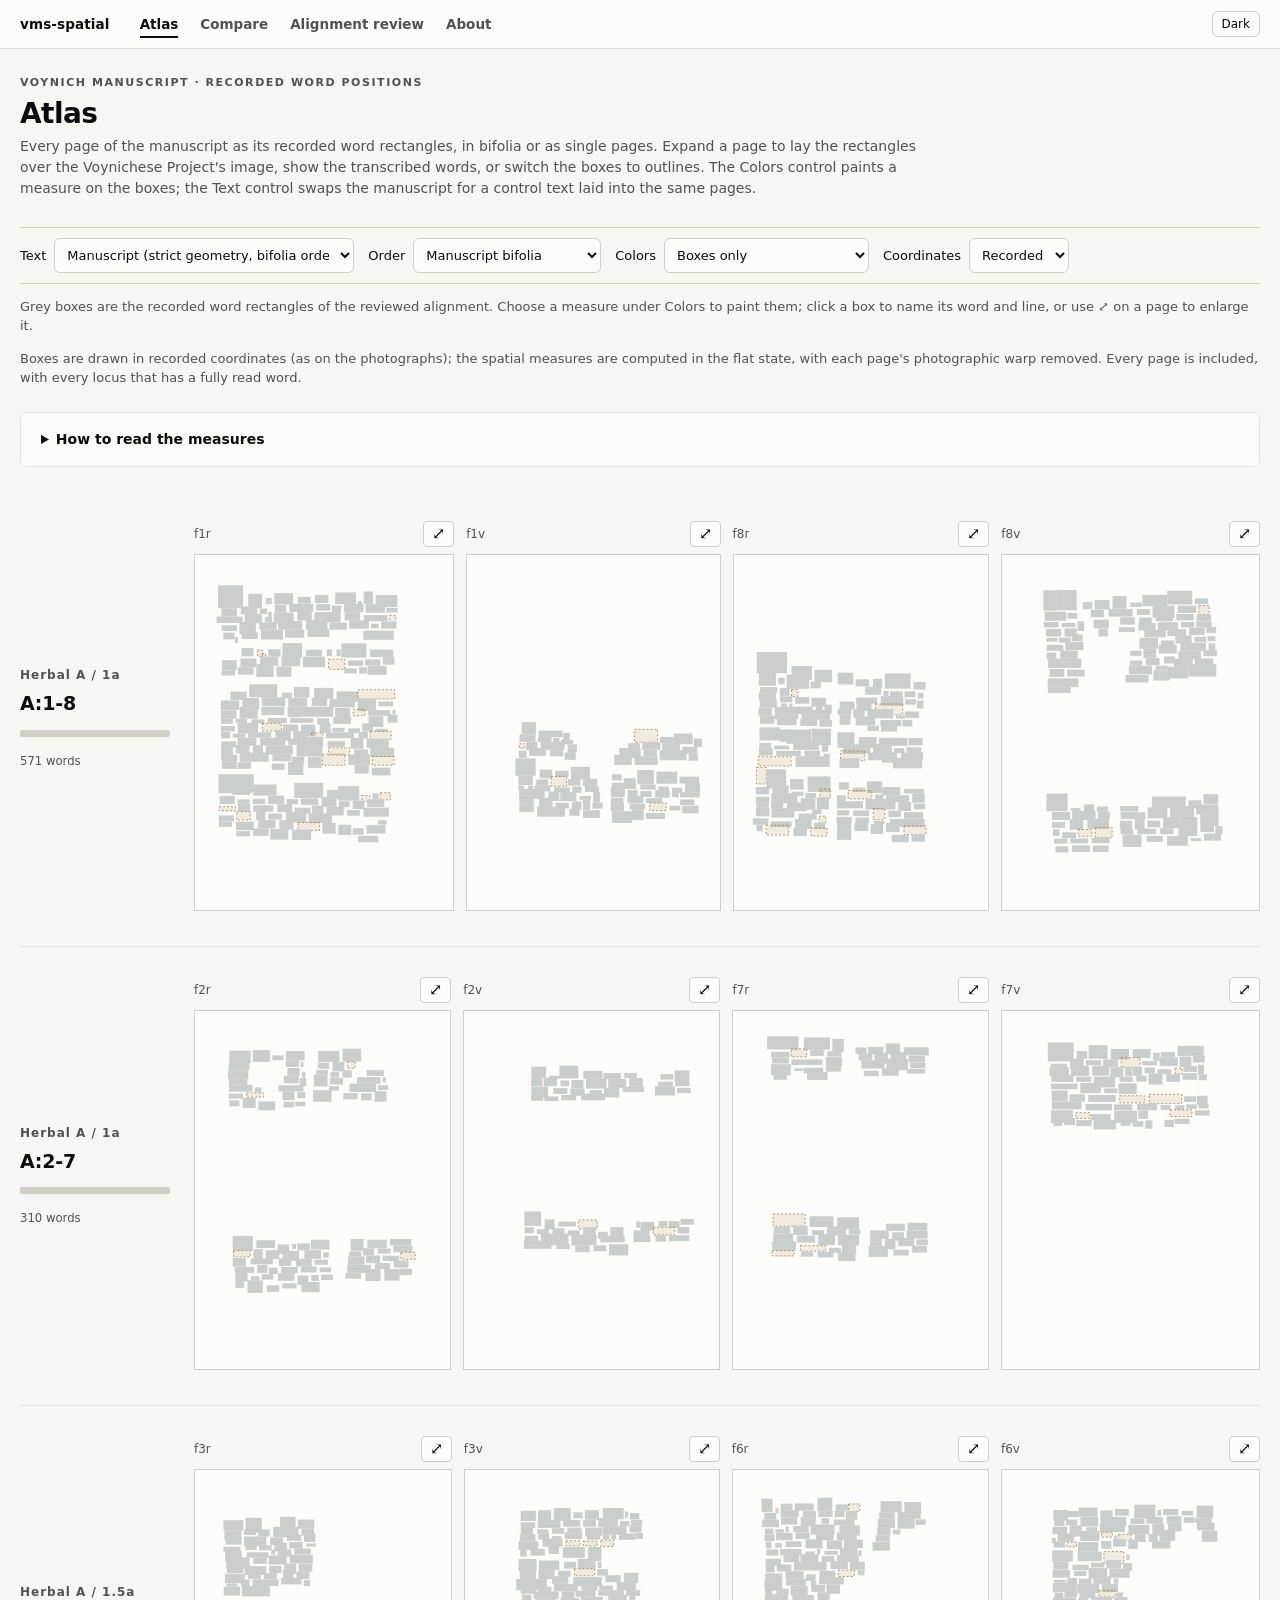
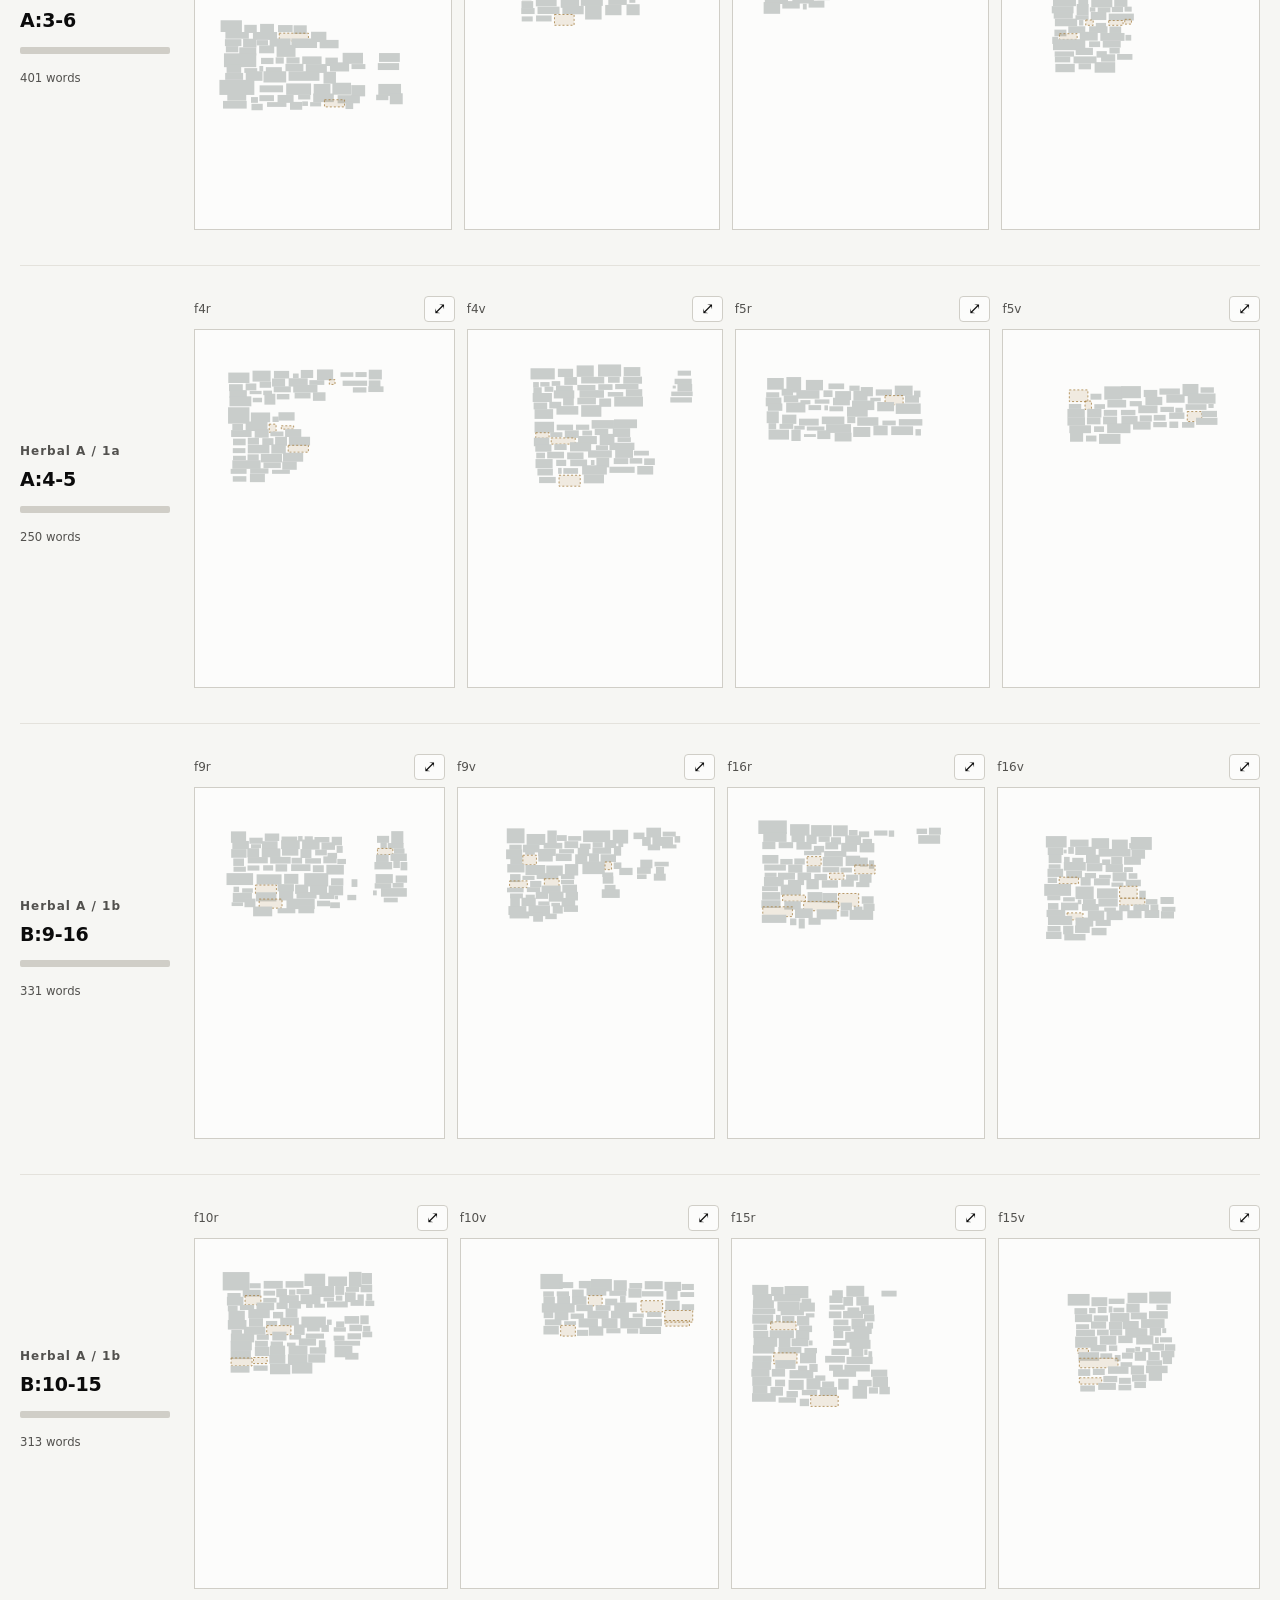
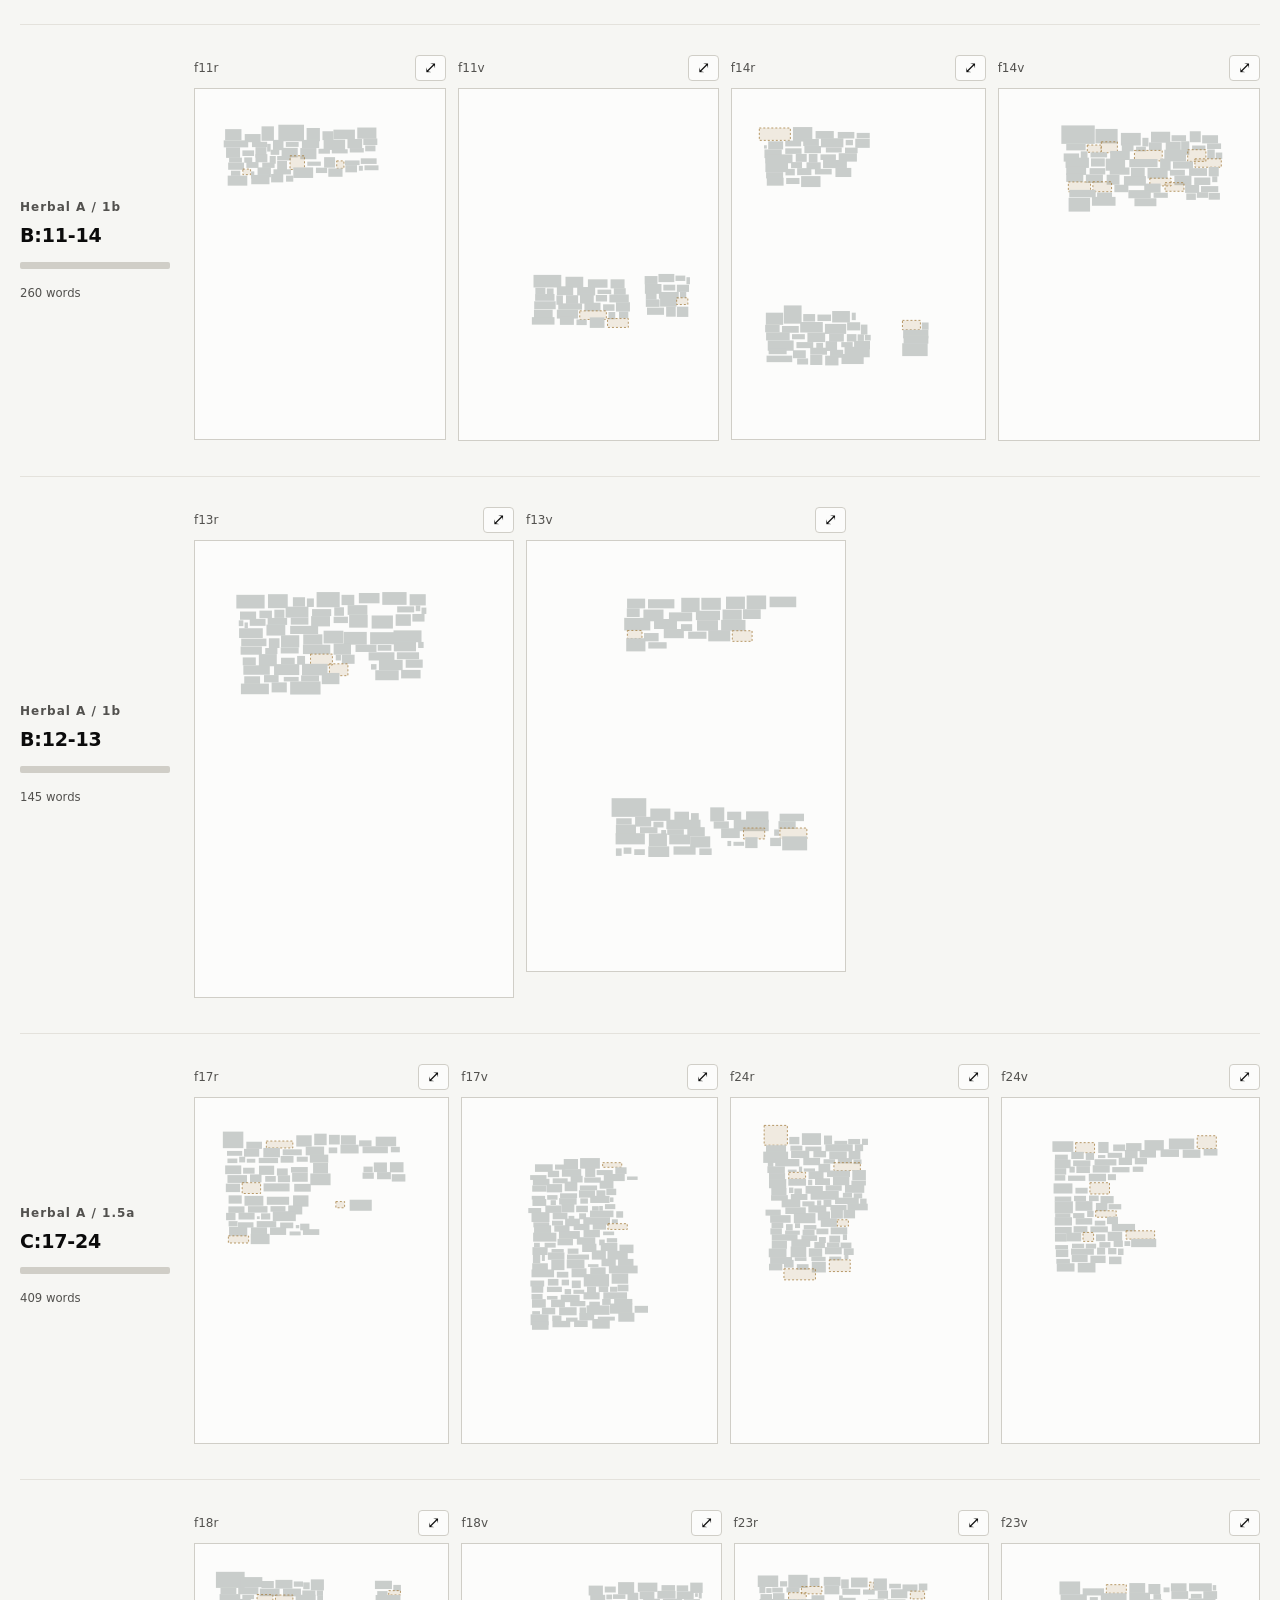
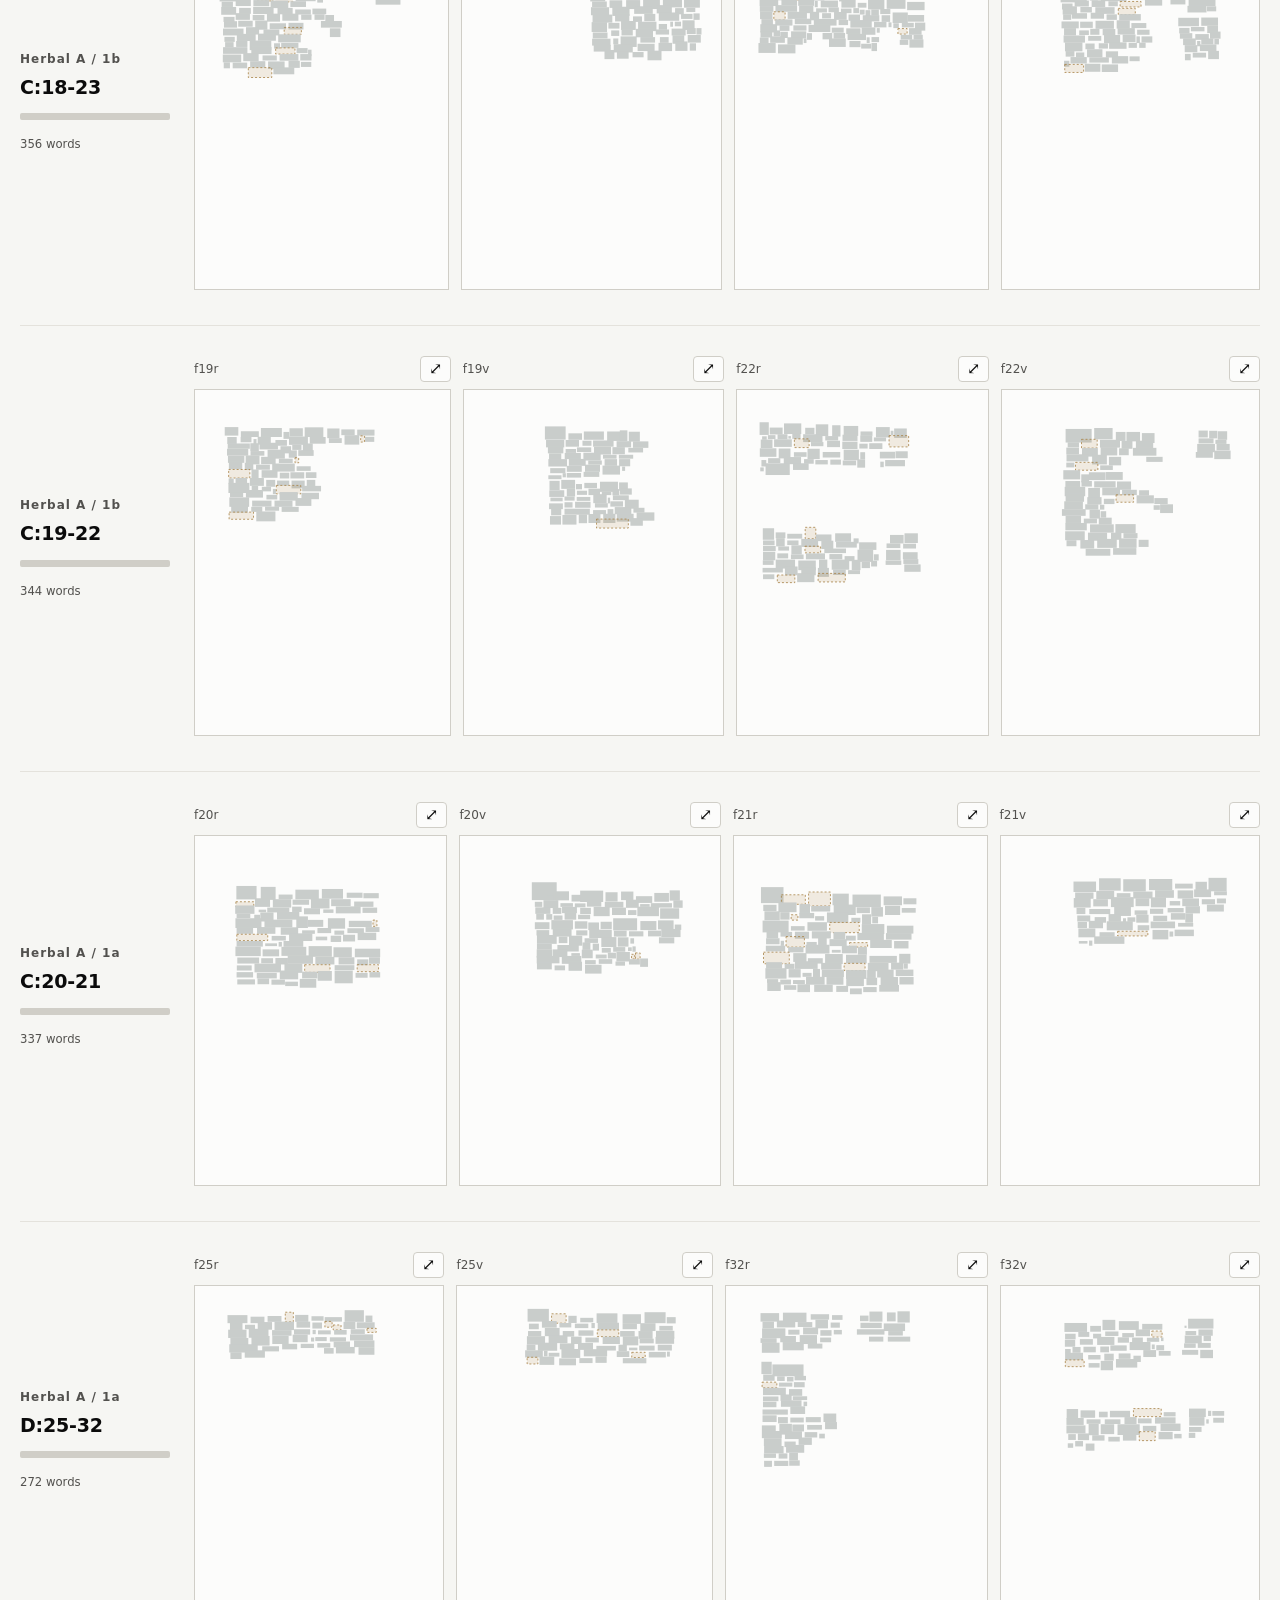
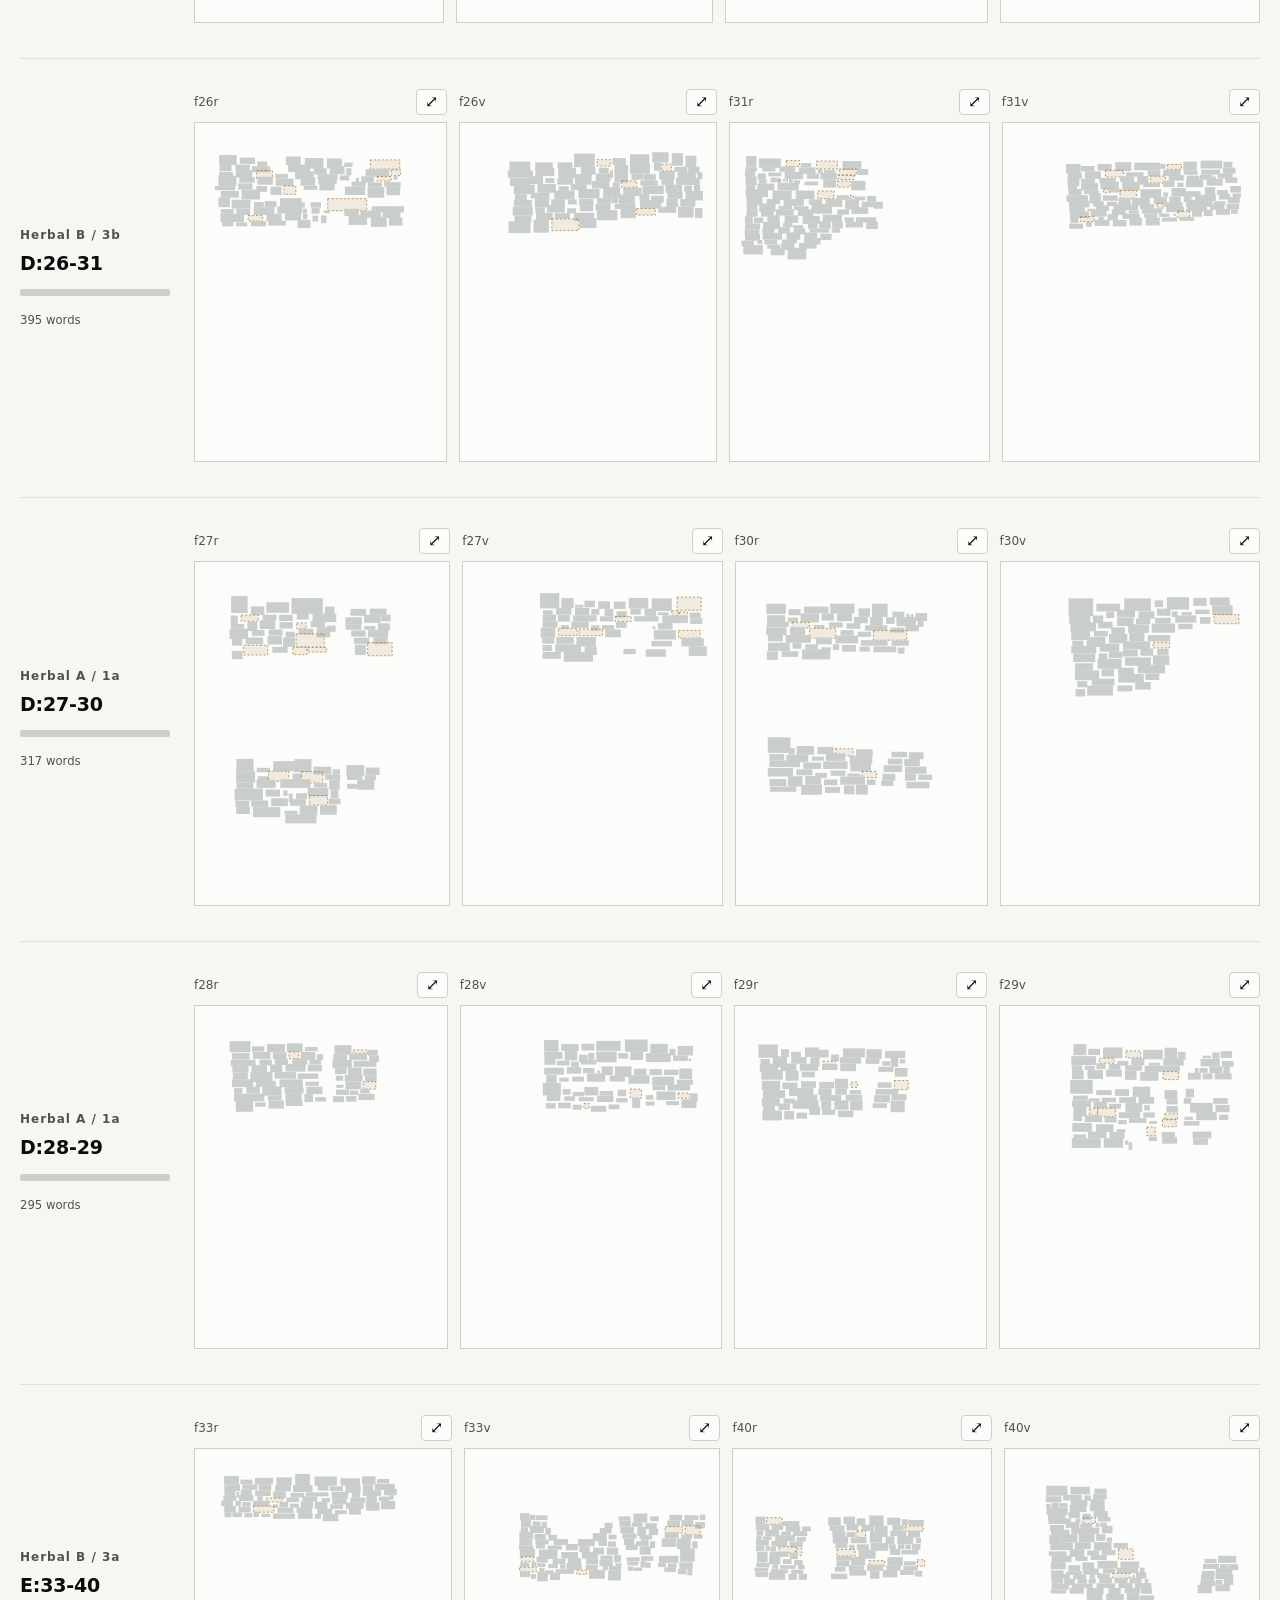
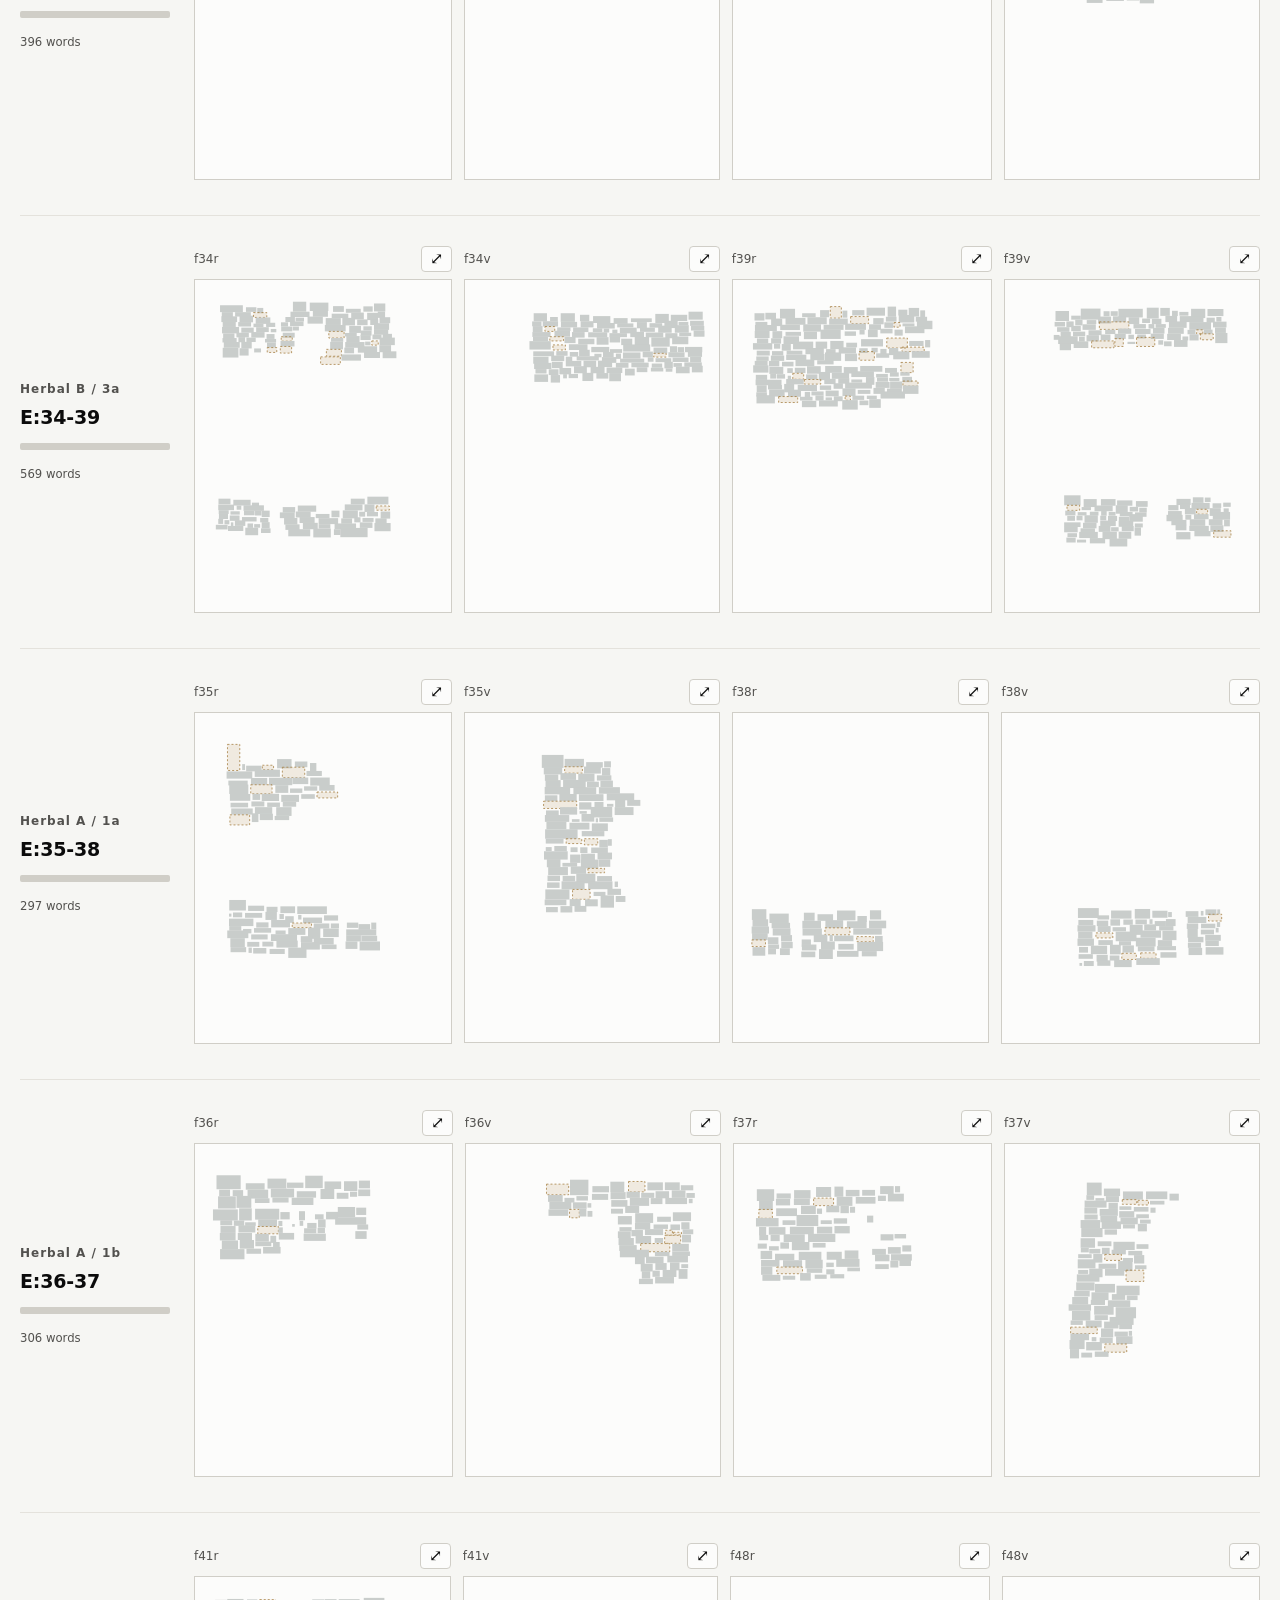
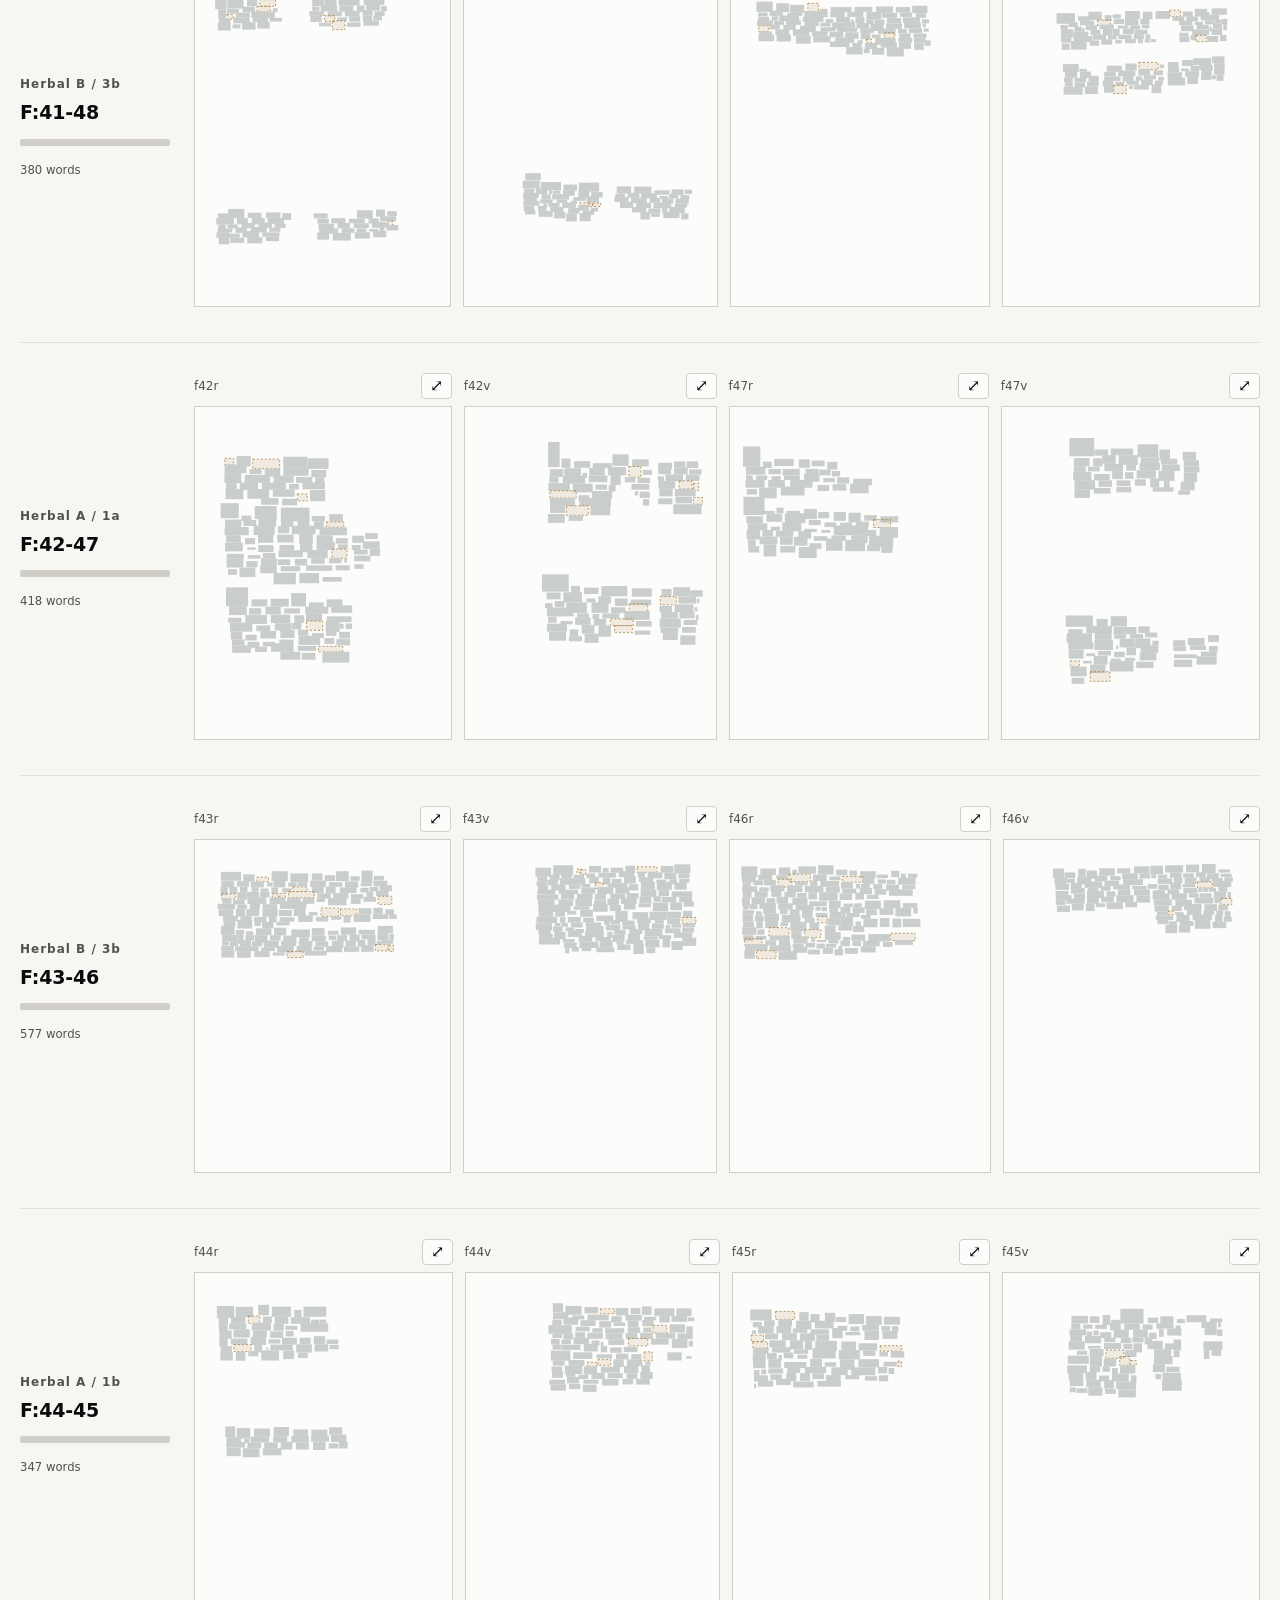
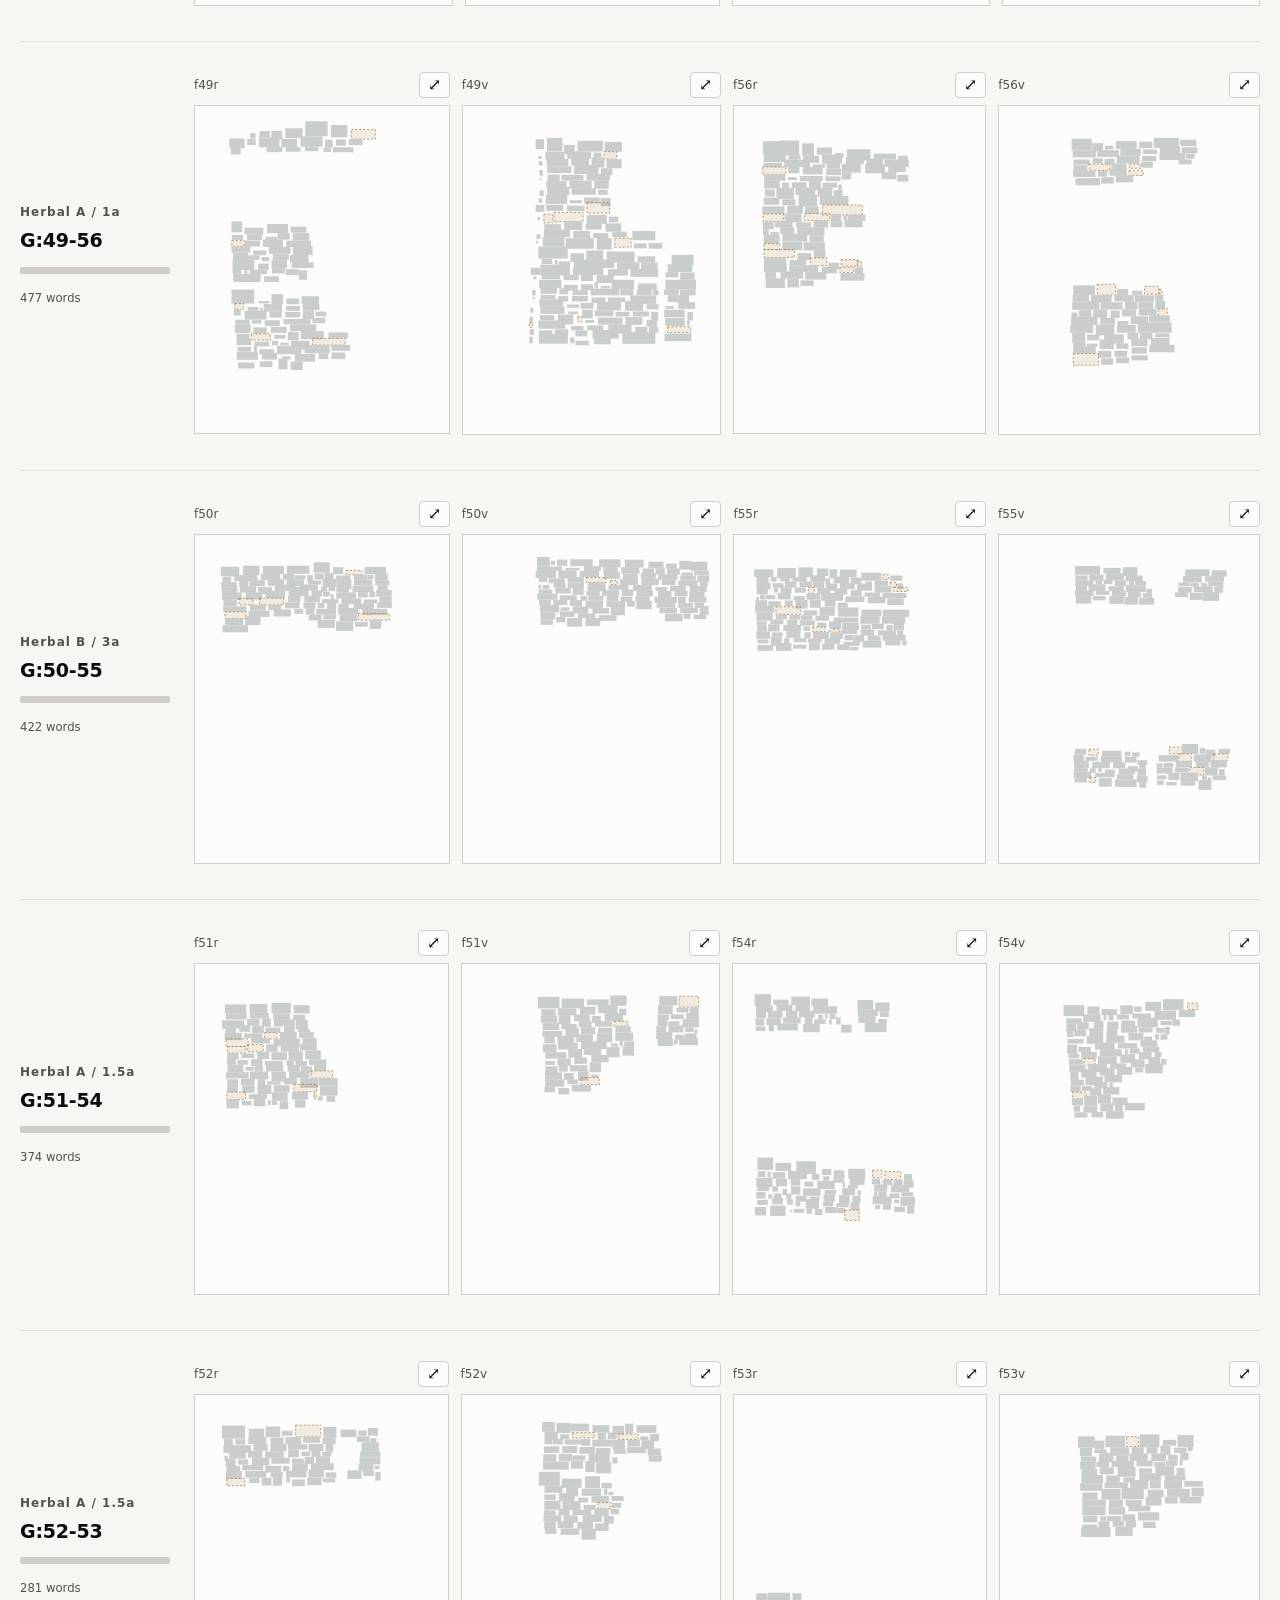
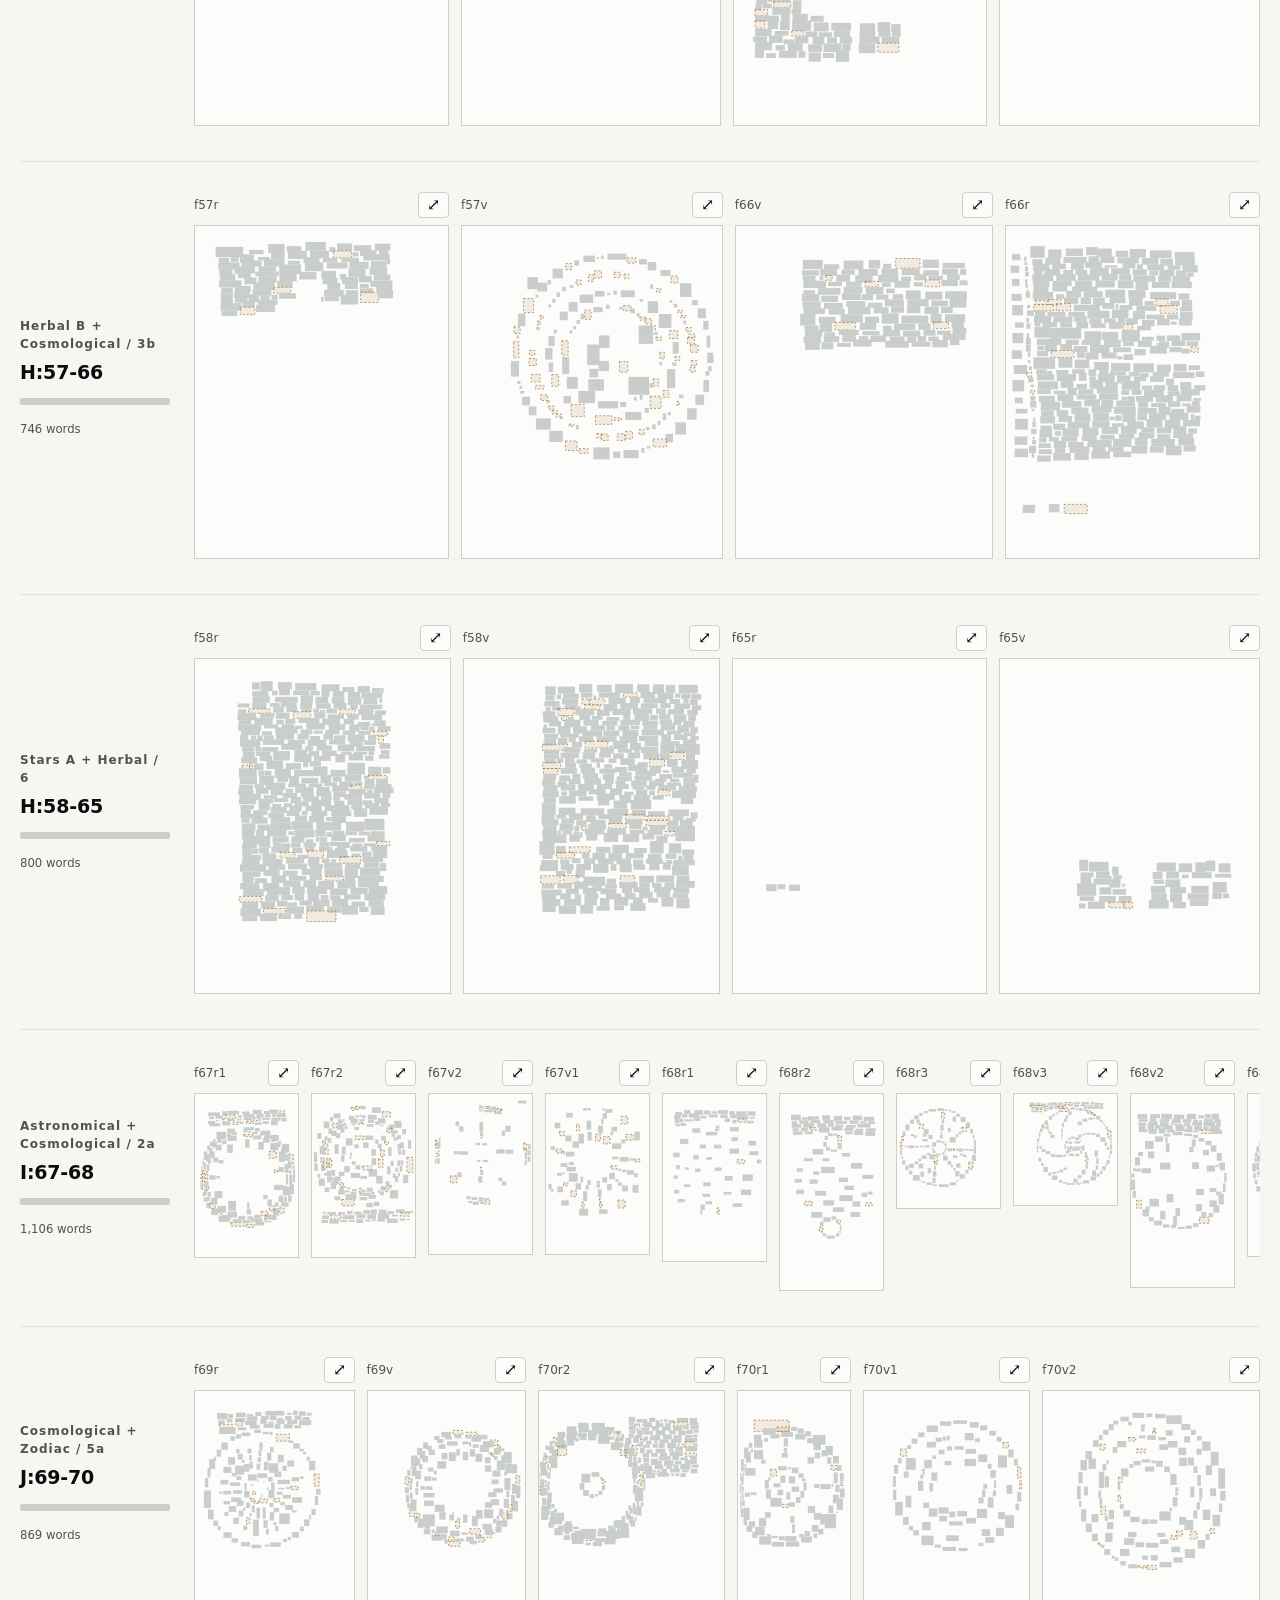
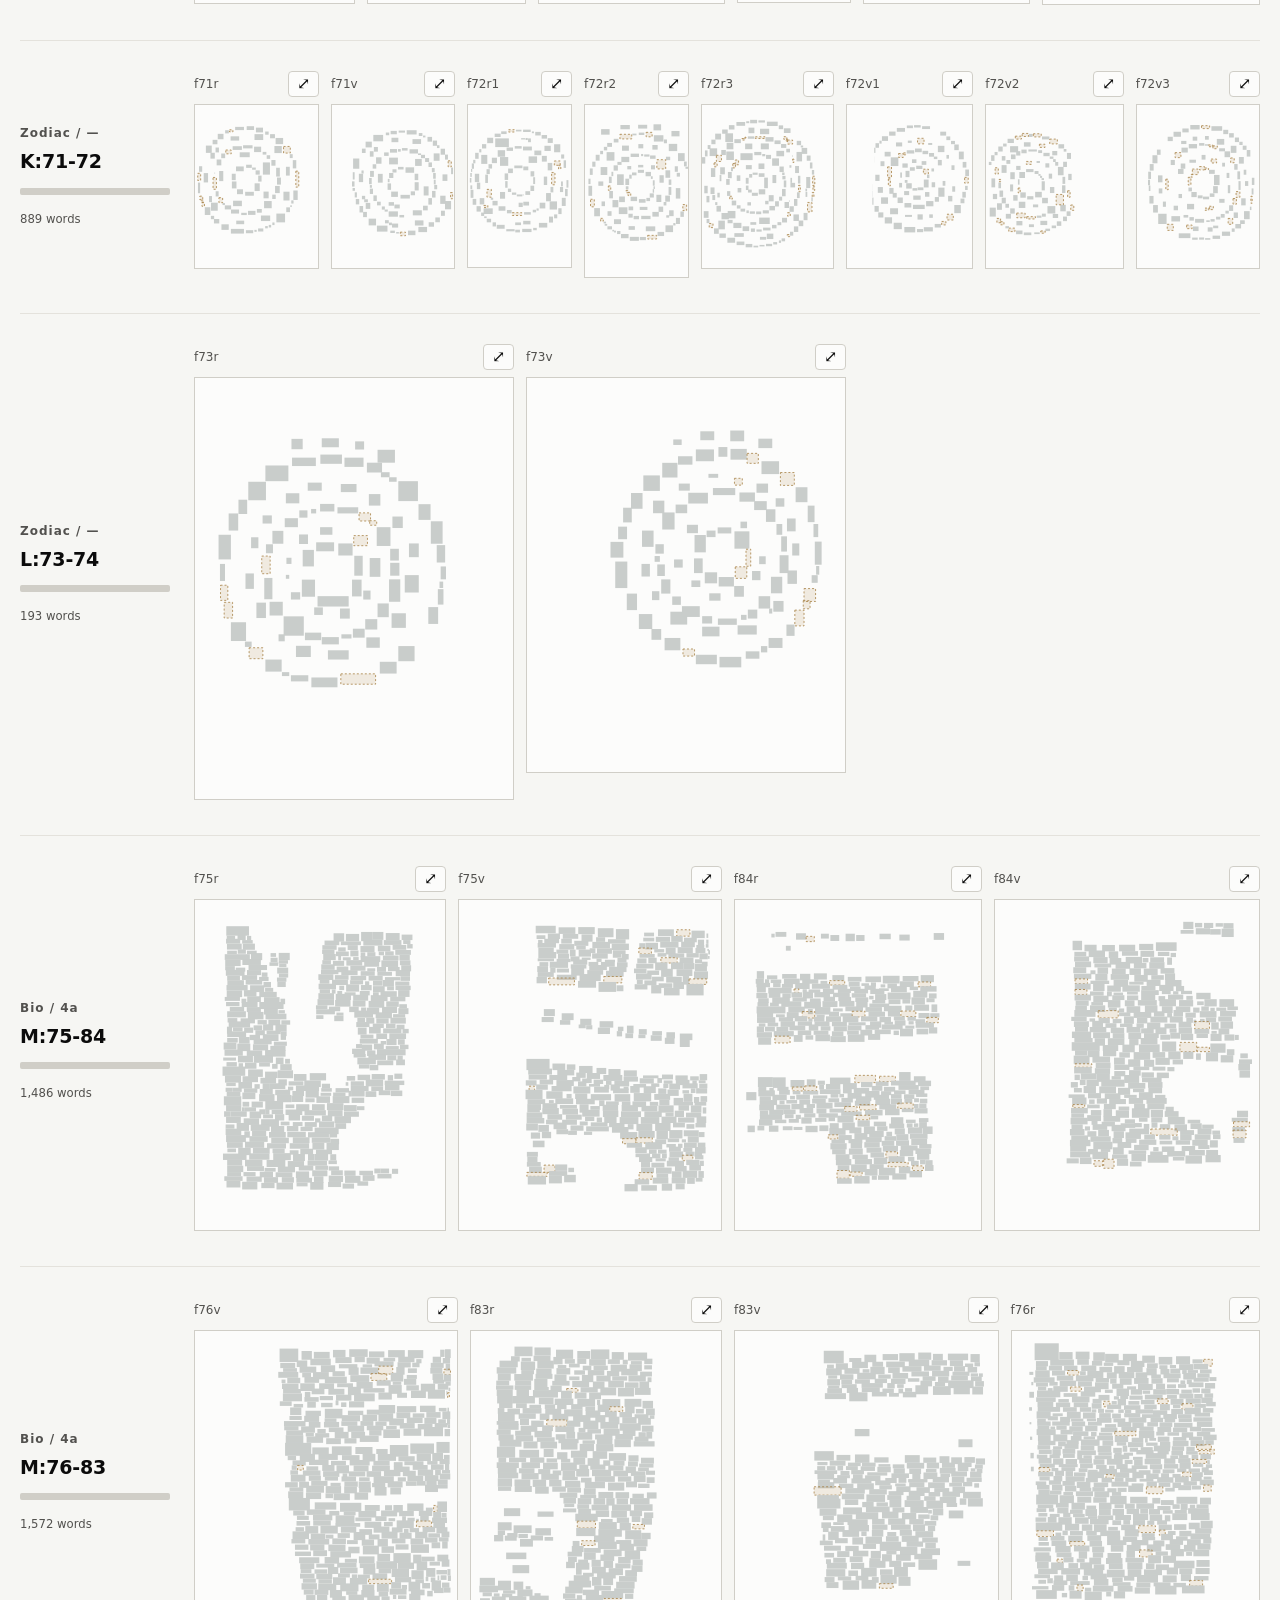
==== commit c16ae117: "Release 2026.10.31.7 Build 582847ac3a58." ====
--- a/viewer/index.html
+++ b/viewer/index.html
@@ -49,7 +49,7 @@
 <p><b>Spatial sources</b> (Direction) replace the reading-order window with the words in view of the target on the same page: earlier words to its left within the left reach, and words above it whose recorded rectangle intersects a cone of the chosen depth and half-angle. Weights fall with distance, 1/(1+d)² to the left and cos²(angle)/(1+d)² above, normalised by the page's median word width or line spacing; equal weights are the control. <b>Minimum source edit distance</b> and <b>copy/edit source candidates</b> compare the target with the words in its cone by glyph-unit edits.</p>
 <p><b>Component diversity</b> is 2 raised to the Shannon entropy of within-word glyph pairs among the words in view or in the window; <b>Glyph H1</b> is single-unit entropy and <b>Glyph H2</b> the conditional next-unit entropy, in bits; <b>Component JS distance</b> is the Jensen–Shannon distance between the local pair distribution and the whole text's. Units follow the lossless Zattera parser for Voynich text and letters for natural-language controls. Fewer than five contributing words or fewer than three effective sources are left unscored. These colours use a linear scale from the 5th to the 95th percentile of valid scores across the whole text.</p>
 <p><b>Order.</b> Manuscript bifolia (the default) is the manuscript's sheets by their first folio, each sheet's pages kept together; Manuscript pages lists single pages in the page sequence, so a sheet's pages lie apart; Path 1 is the positional model's working order of the 50 bifolia (Golf 2.1, not an established chronology), the order the 2026 studies used. The token stream of a bundle, and so every window, keeps the order it was built in (the default bundle is by bifolium). A sheet's row mean gathers its words wherever they fall.</p>
-<p><b>Coordinates.</b> The default bundle holds every page and locus the Voynichese Project recorded plus the Rosettes. Recorded draws its boxes as on the photographs; Flat draws them with each page's photographic warp removed by the toolkit's page warp product. The spatial measures (sources, cones, pools) are computed in the flat state either way. A page without a fitted warp field stays put, and the status line says so. The page image is a photograph, so flat coordinates cannot sit on it: with Page image ticked the boxes and overlays return to recorded coordinates, and unticking it returns to Flat. A text that carries one set of coordinates has no choice to offer.</p>
+<p><b>Coordinates.</b> The default bundle holds every page the Voynichese Project recorded plus the Rosettes, with every locus that has a fully read word. Recorded draws its boxes as on the photographs; Flat draws them with each page's photographic warp removed by the toolkit's page warp product. The spatial measures (sources, cones, pools) are computed in the flat state either way. A page without a fitted warp field stays put, and the status line says so. The page image is a photograph, so flat coordinates cannot sit on it: with Page image ticked the boxes and overlays return to recorded coordinates, and unticking it returns to Flat. A text that carries one set of coordinates has no choice to offer.</p>
 <p><b>Lines, baselines and warp.</b> These Colors read how each line lies on the page, on the most complete reviewed geometry with a shared box counted once. Each horizontal line has baseline anchors: the ink baseline measured on the Beinecke scans where a page has clean ink records, the glyph-corrected box baseline elsewhere, never the box bottom. Word colours show the distance from the line's chord or fit, the shift the warp removed and the ink against the box. Line colours show the chord in both states, the fit, the end offset, the shape of the line and its breaks, the ink angle and the x-height spread. Page colours show the stored warp. H is the page's median box height. An angle is positive when the line falls to the right, a residual when the word lies below the line, sag when the middle lies lower on the page than the ends, a step when the text after a break sits lower. Row means weight every line once. Overlays draw the chords, fits, anchors, warped baselines, breaks, component fits, intrusions and ink fits in the state shown. Clicking a word opens its line's numbers, its paragraph position and what its page shares. The same numbers come from <code>vmsspatial.line_stats</code>.</p>
 <p><b>Text.</b> Control bundles are texts typeset into the manuscript's line frames by the toolkit: generator streams, word-bigram Markov chains filled to each line's character budget, and natural prose either filled to the budget or kept in its own printed lines. Each bundle brings its own geometry and is scored on its own.</p>
 <p><b>From this text.</b> A bundle may carry its own measures (one value per word) and overlays (lines and markers in page coordinates). The measures join the Colors menu under this heading, with row means and a legend from their range; the overlays draw on an expanded page (Page overlay → Overlays, one or several) and follow the Voynichese image when it is shown; clicking a word shows the line's notes when the bundle has them. The toolkit writes such a bundle with <code>viewer_data.study_data</code>, and <code>#data=&lt;url&gt;</code> in this page's address opens another data folder; <code>expanded=&lt;folio&gt;&amp;line=&lt;locus&gt;</code> opens a page on one of its lines.</p>
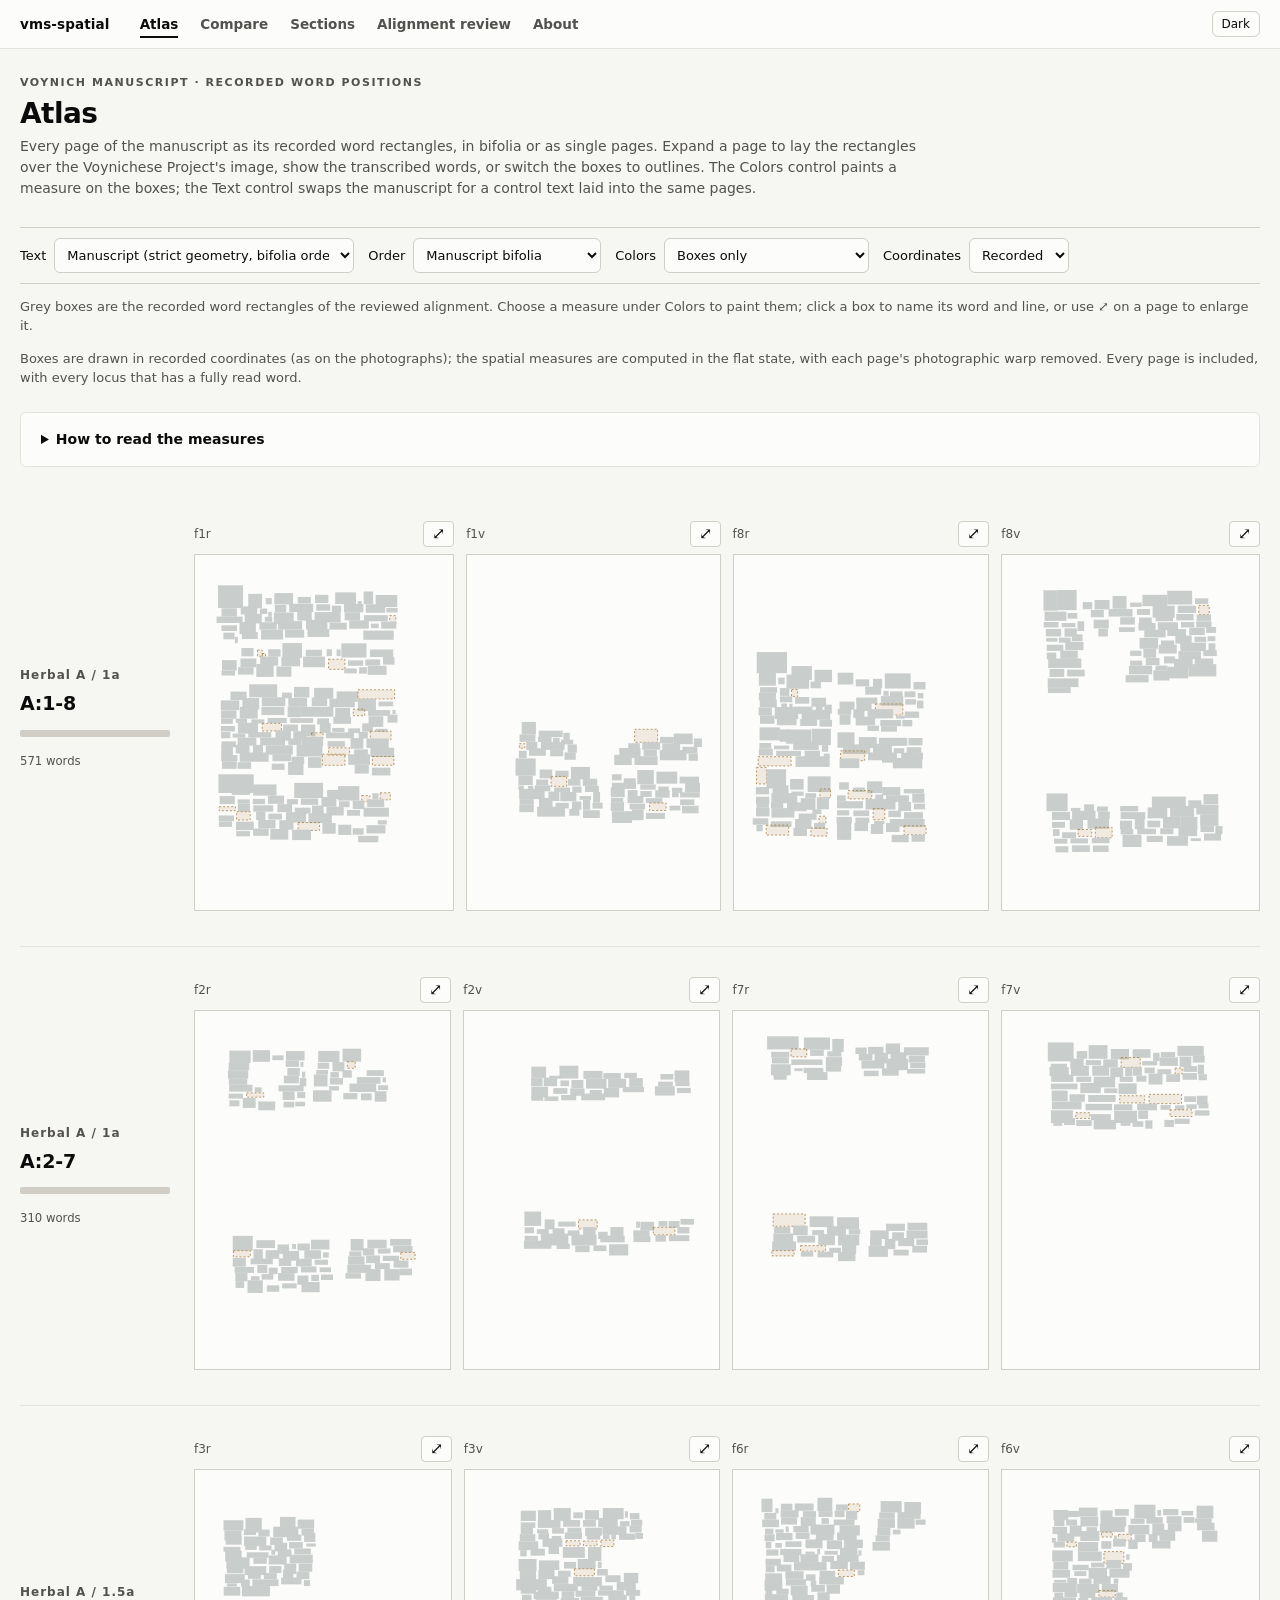
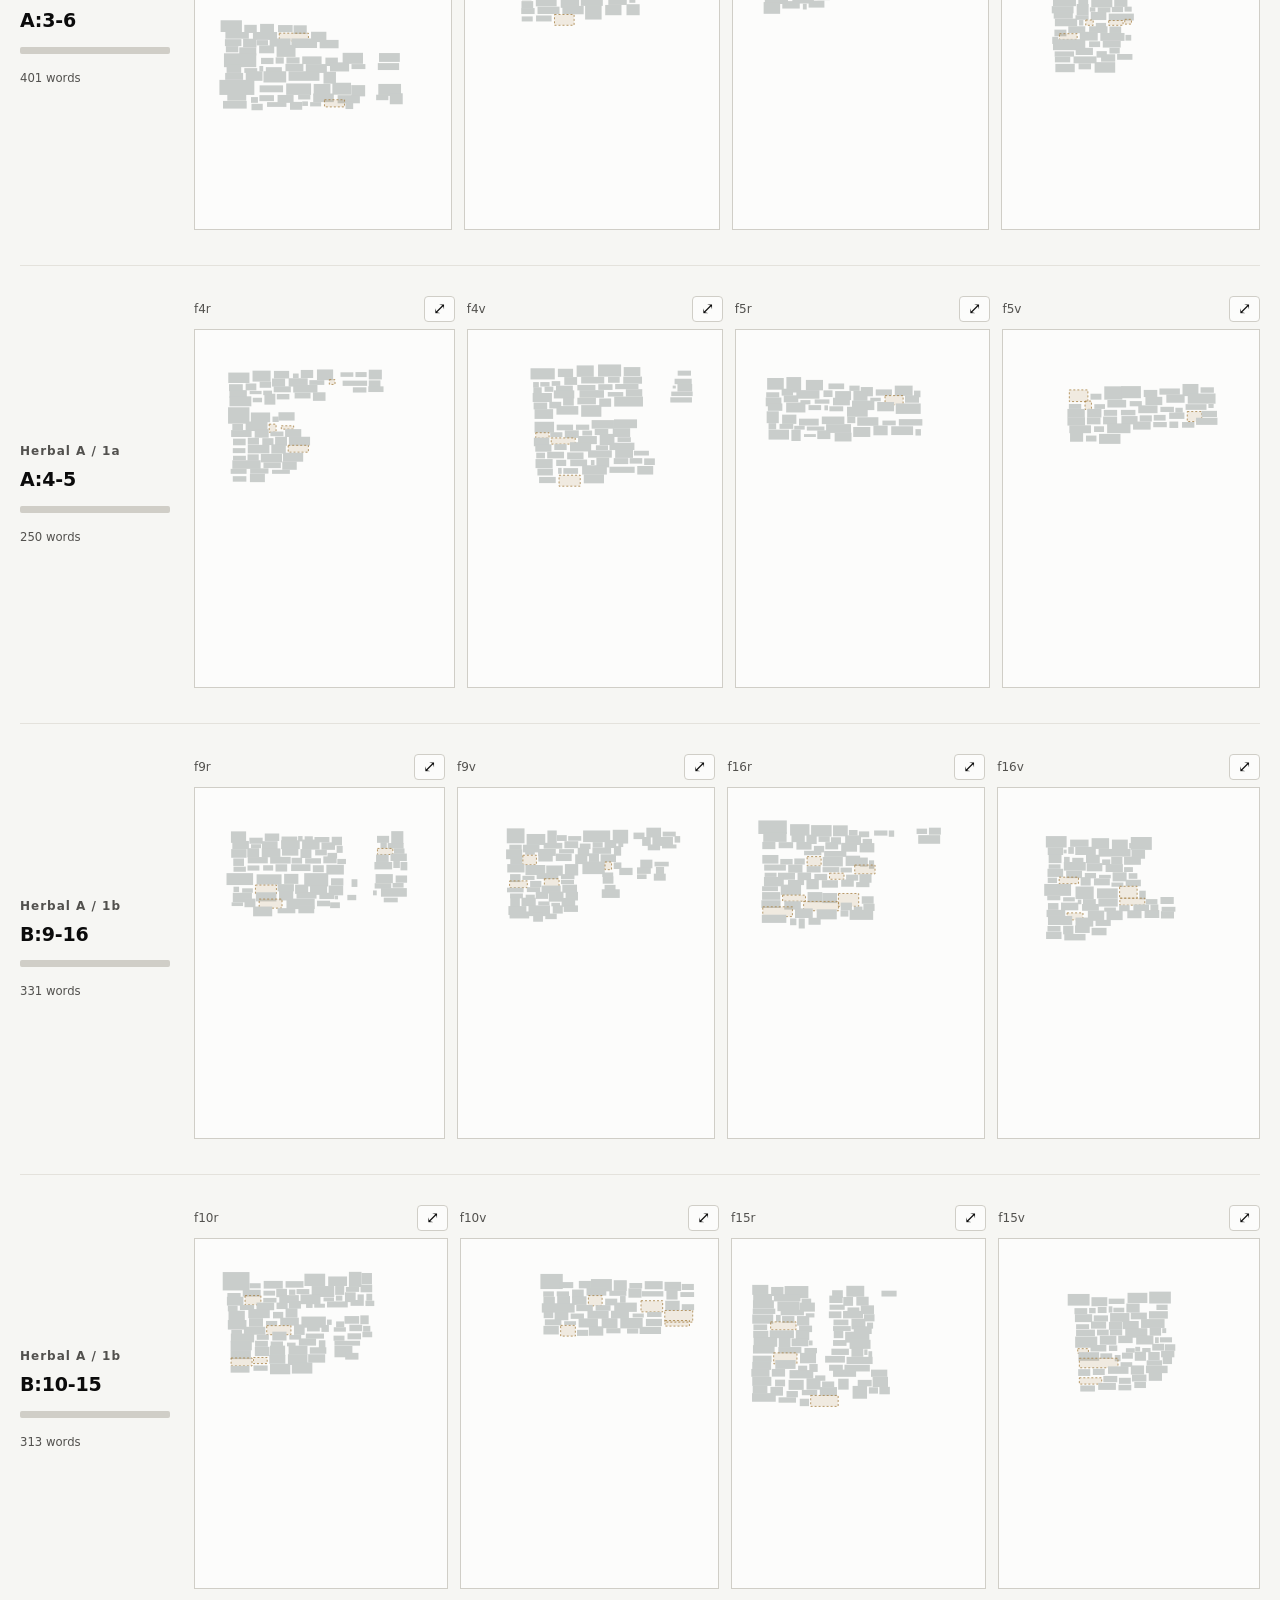
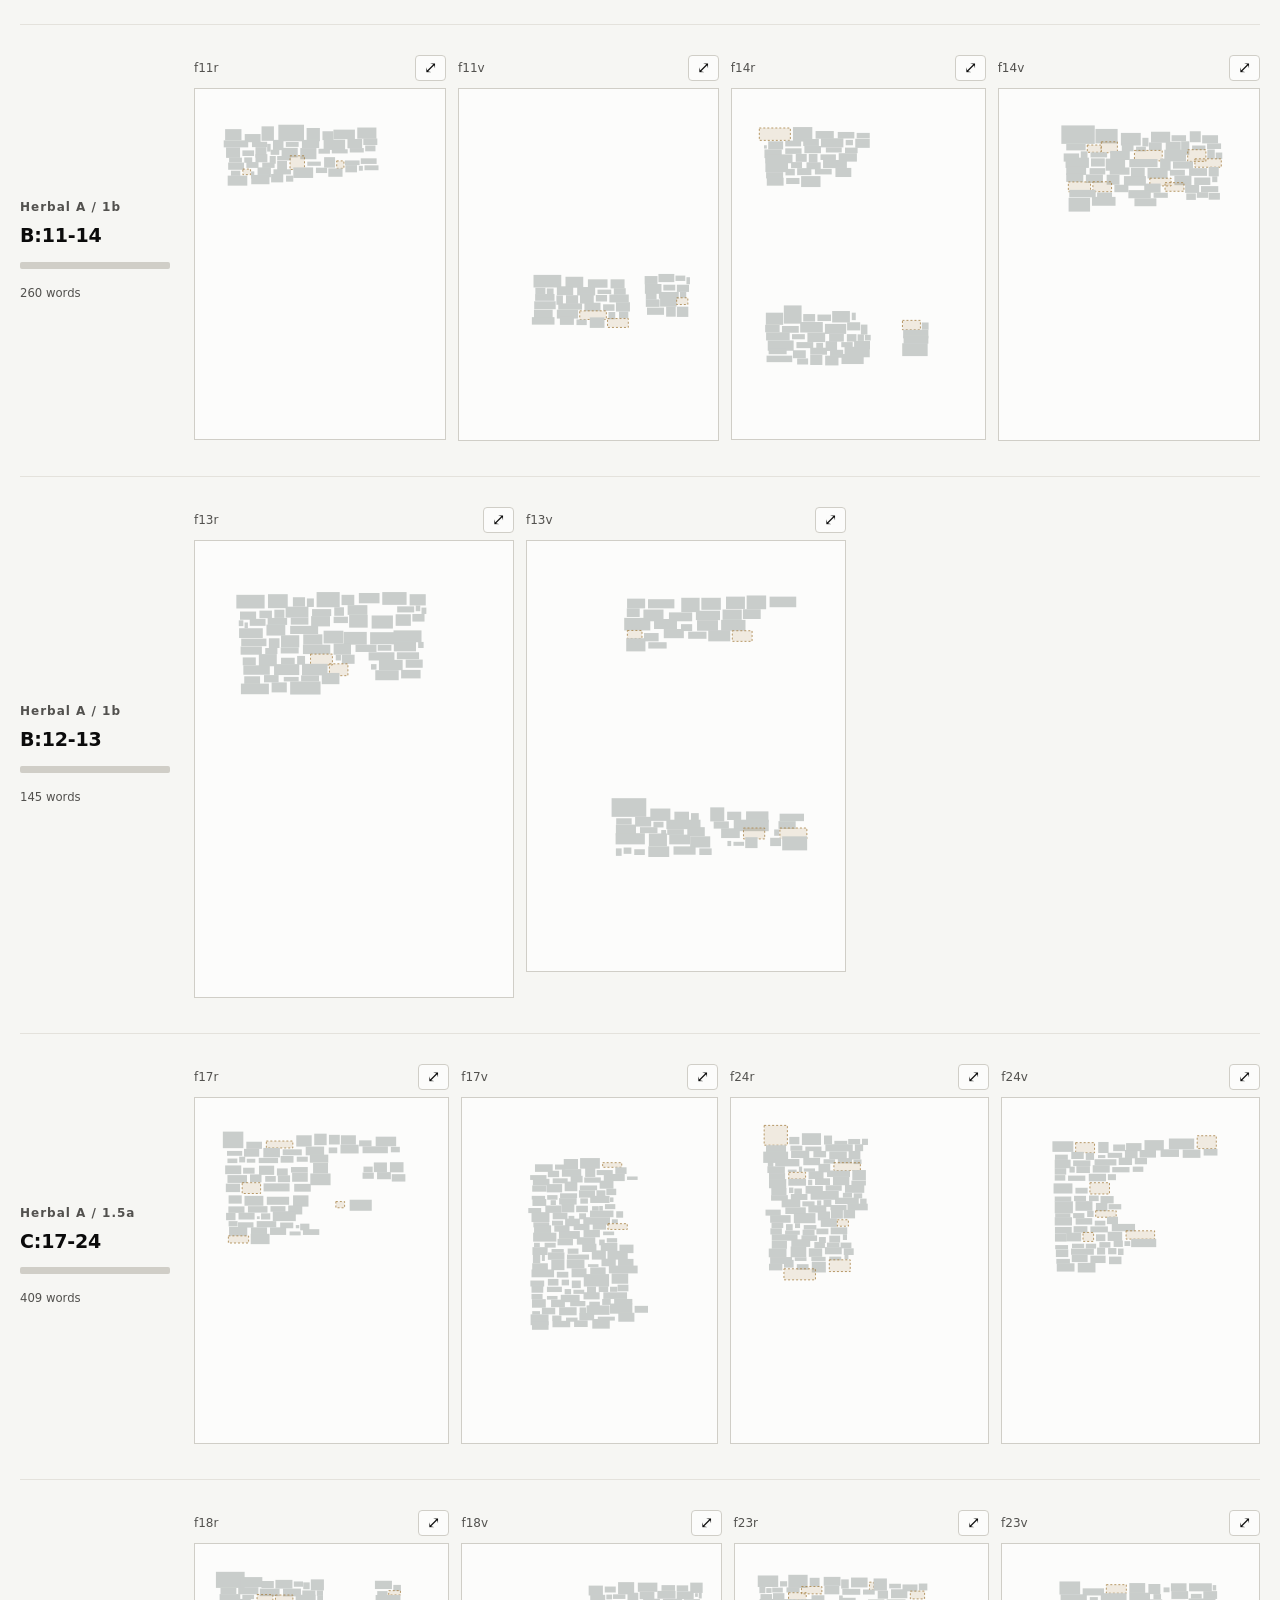
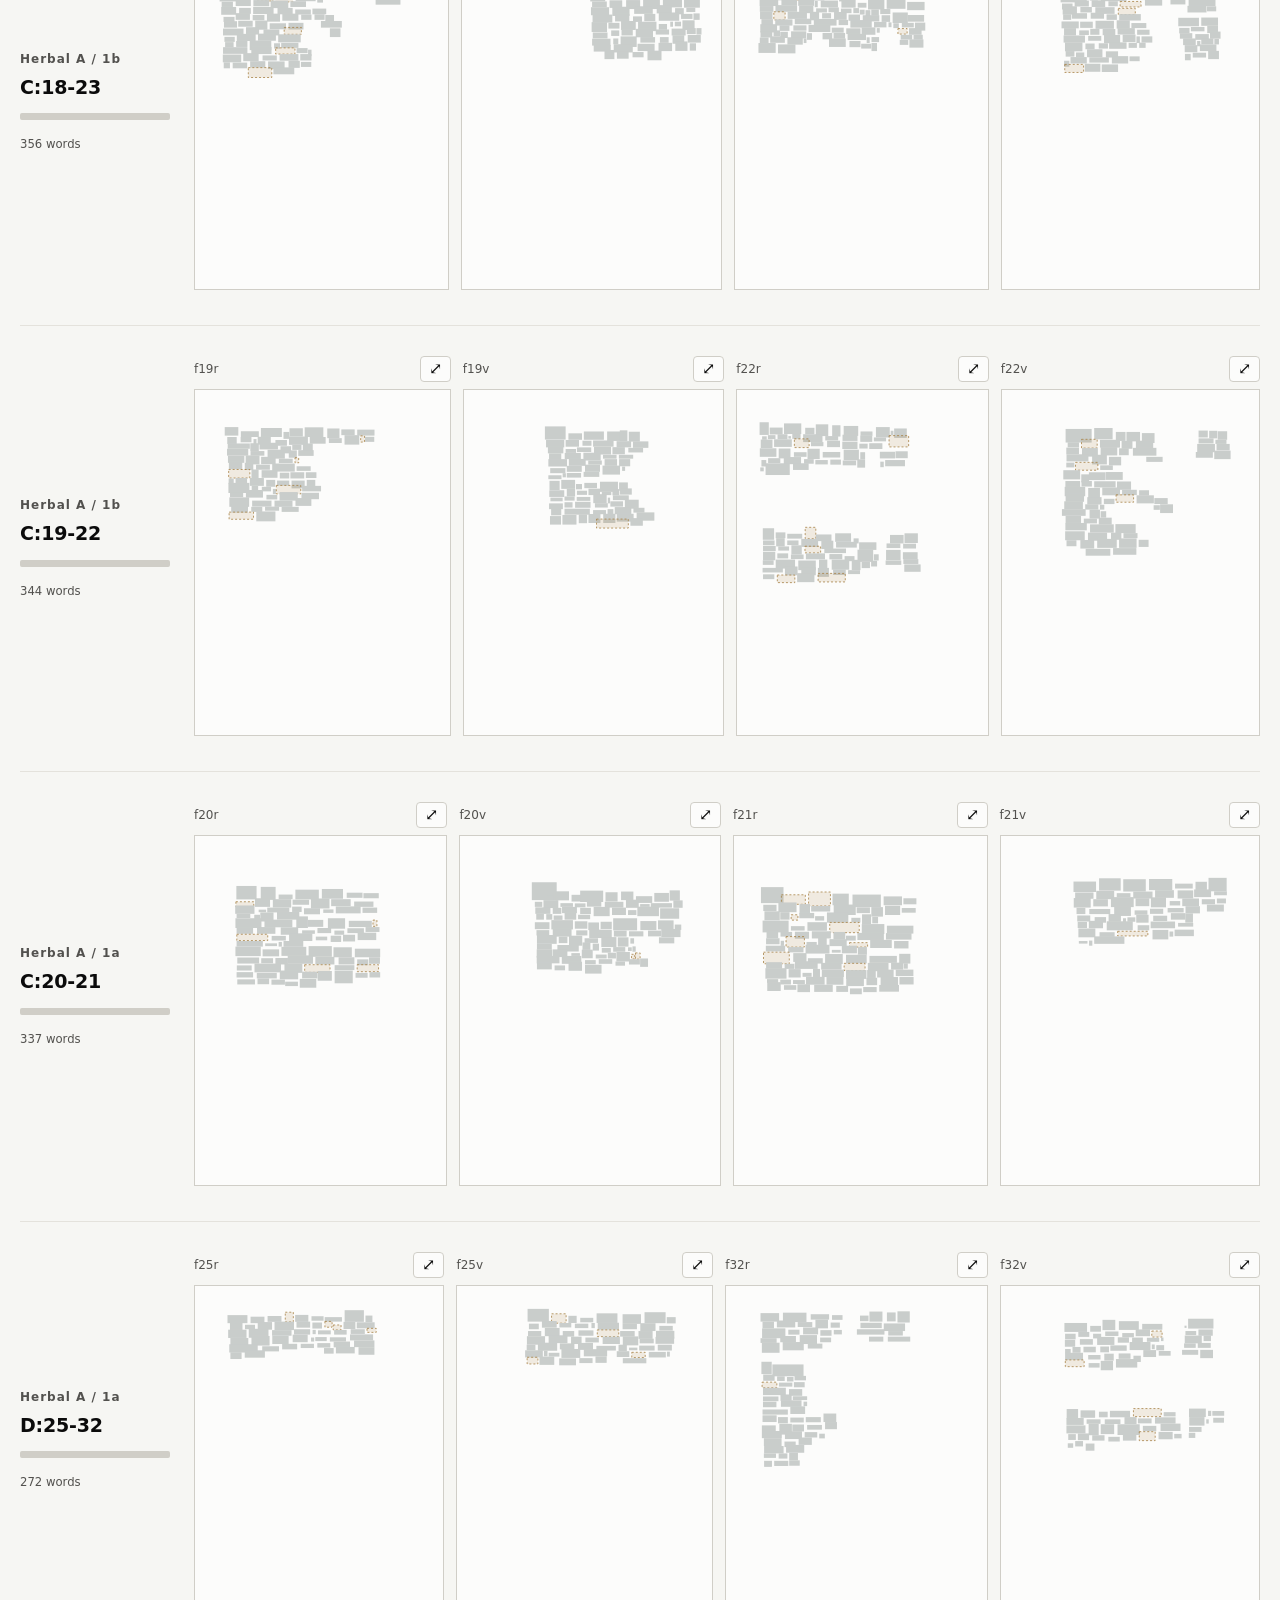
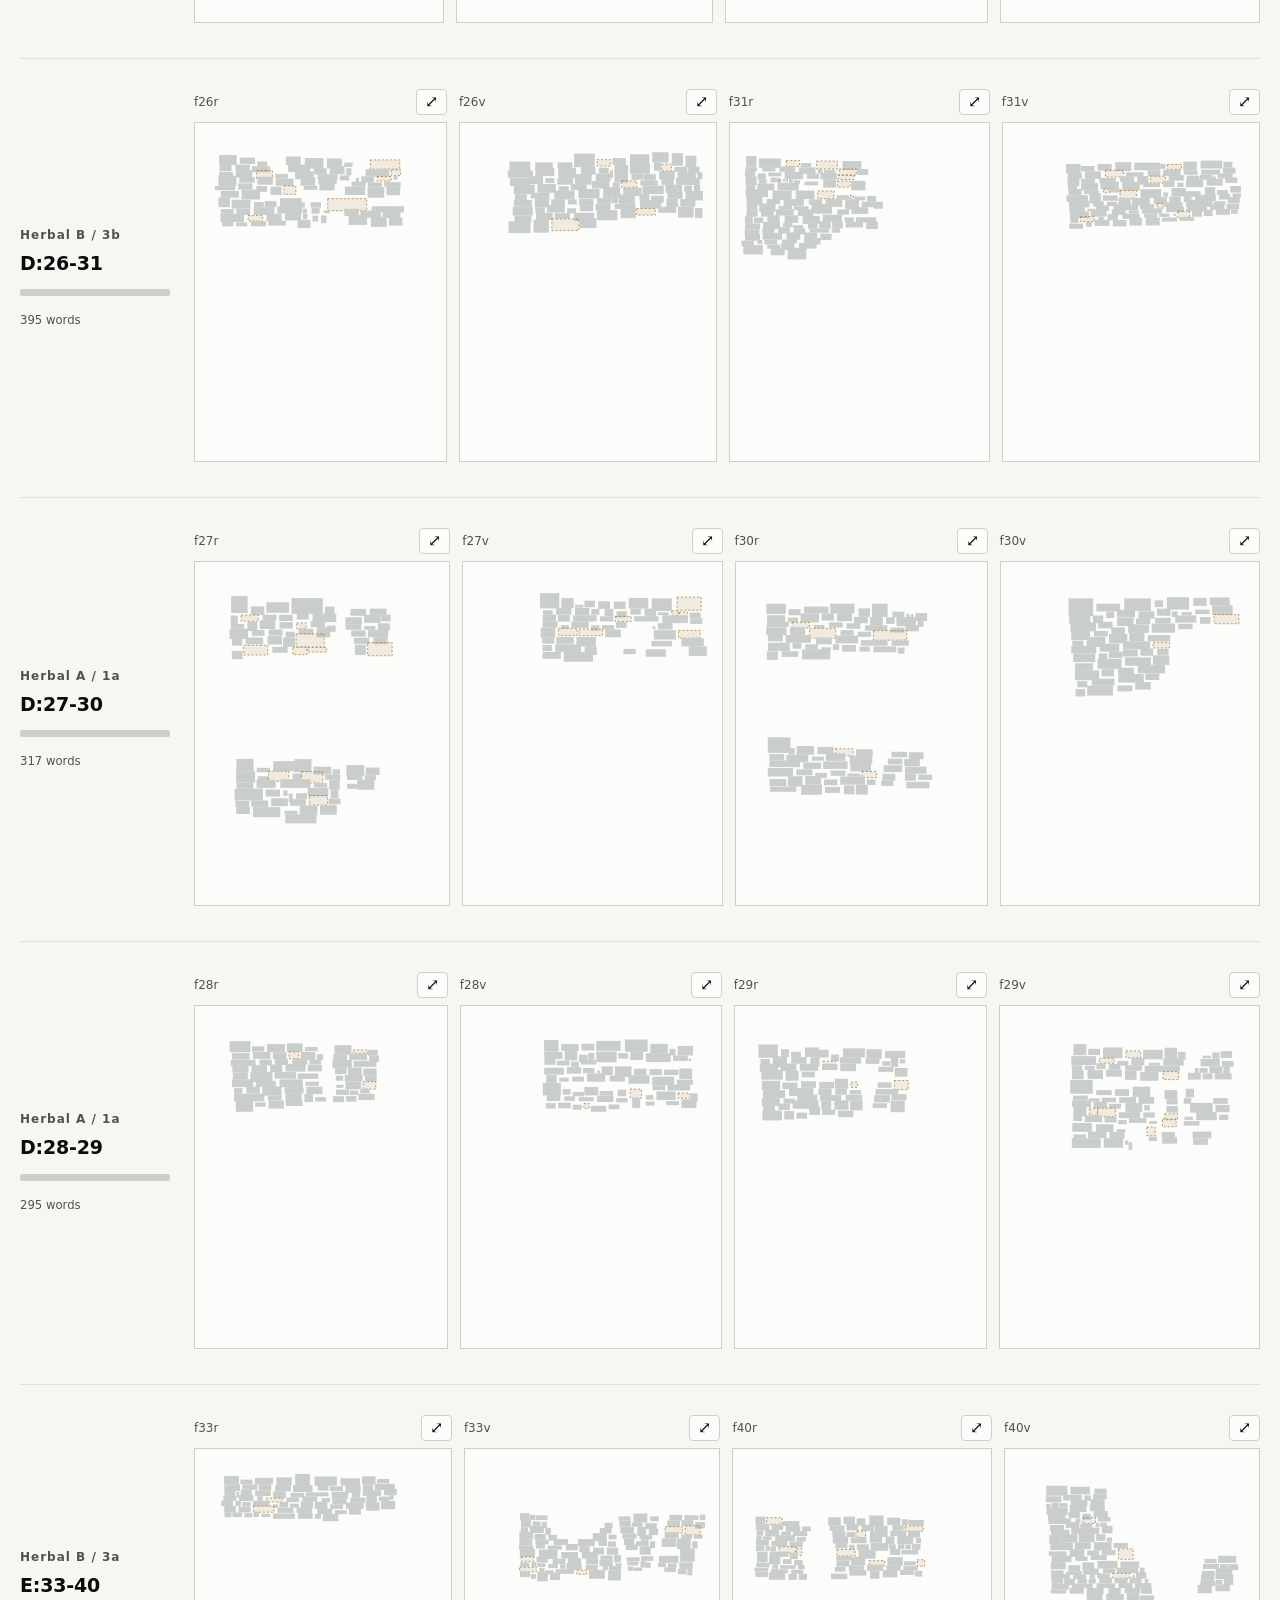
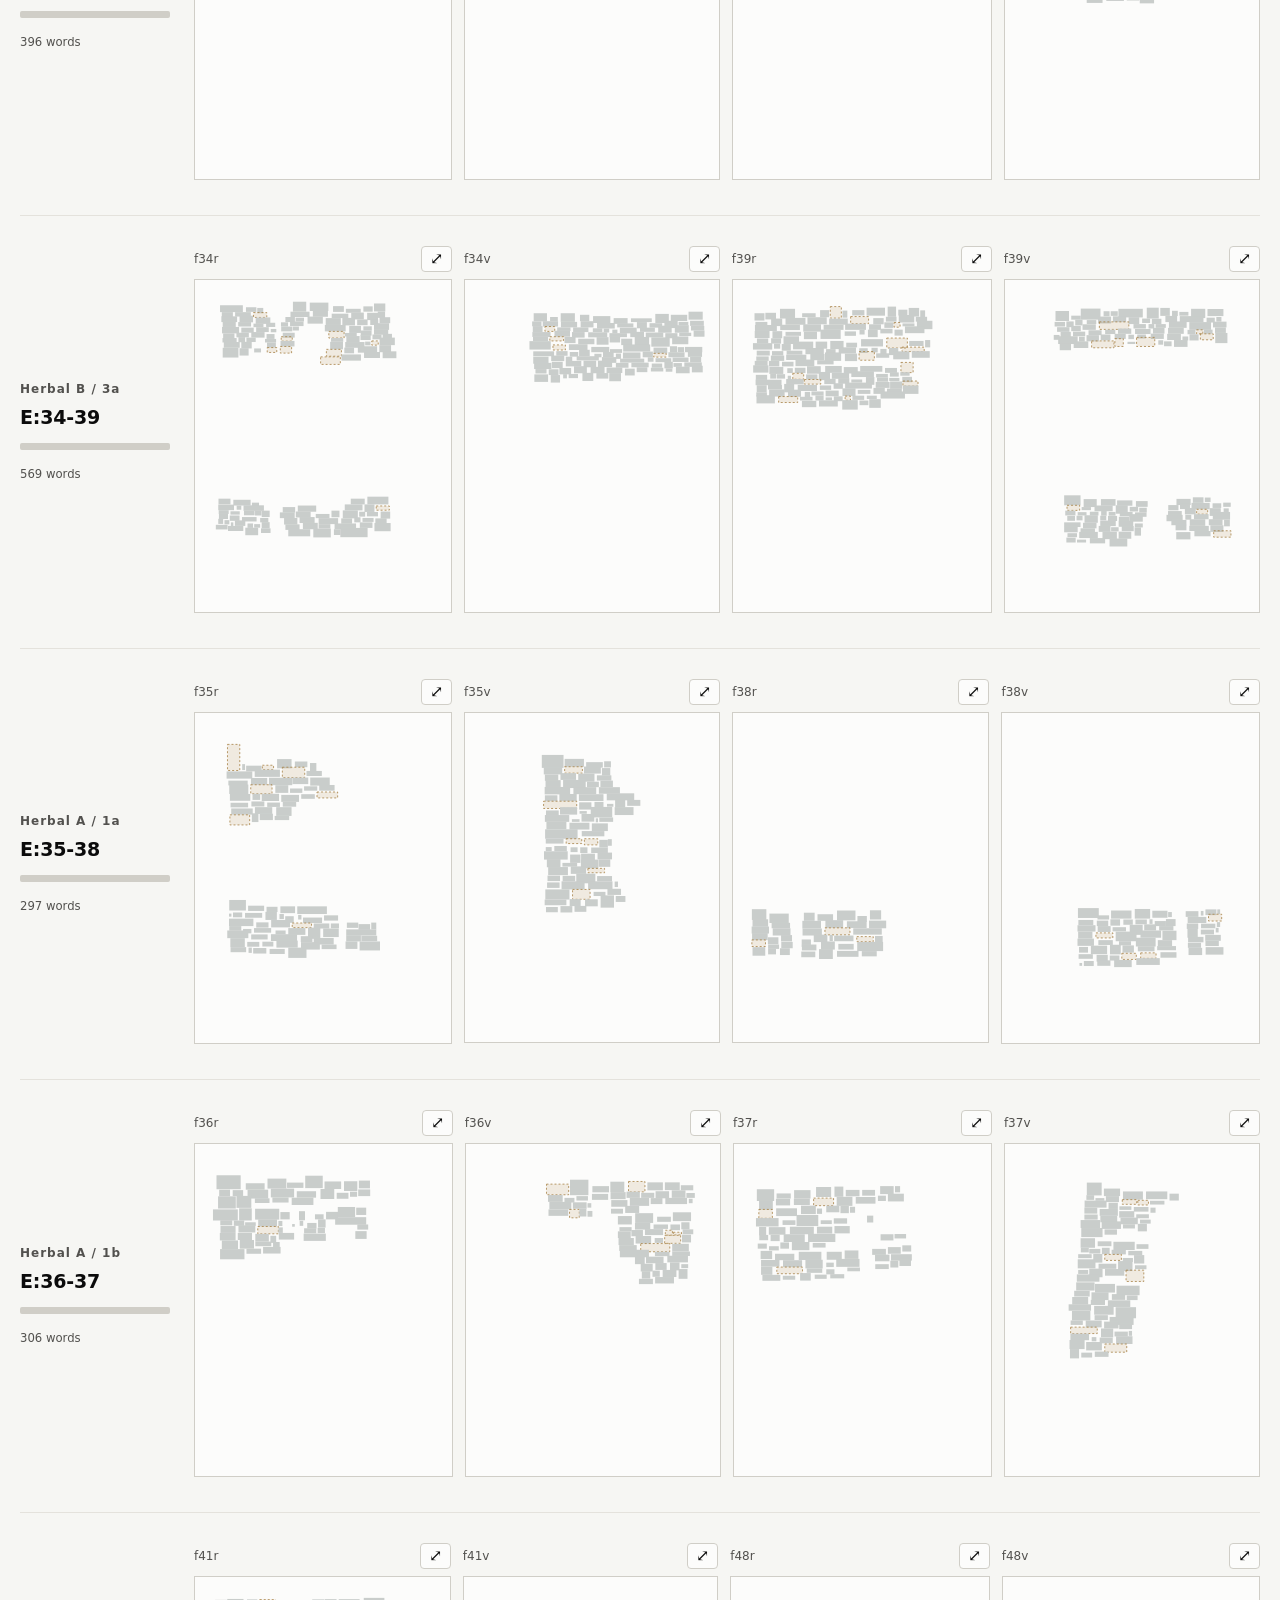
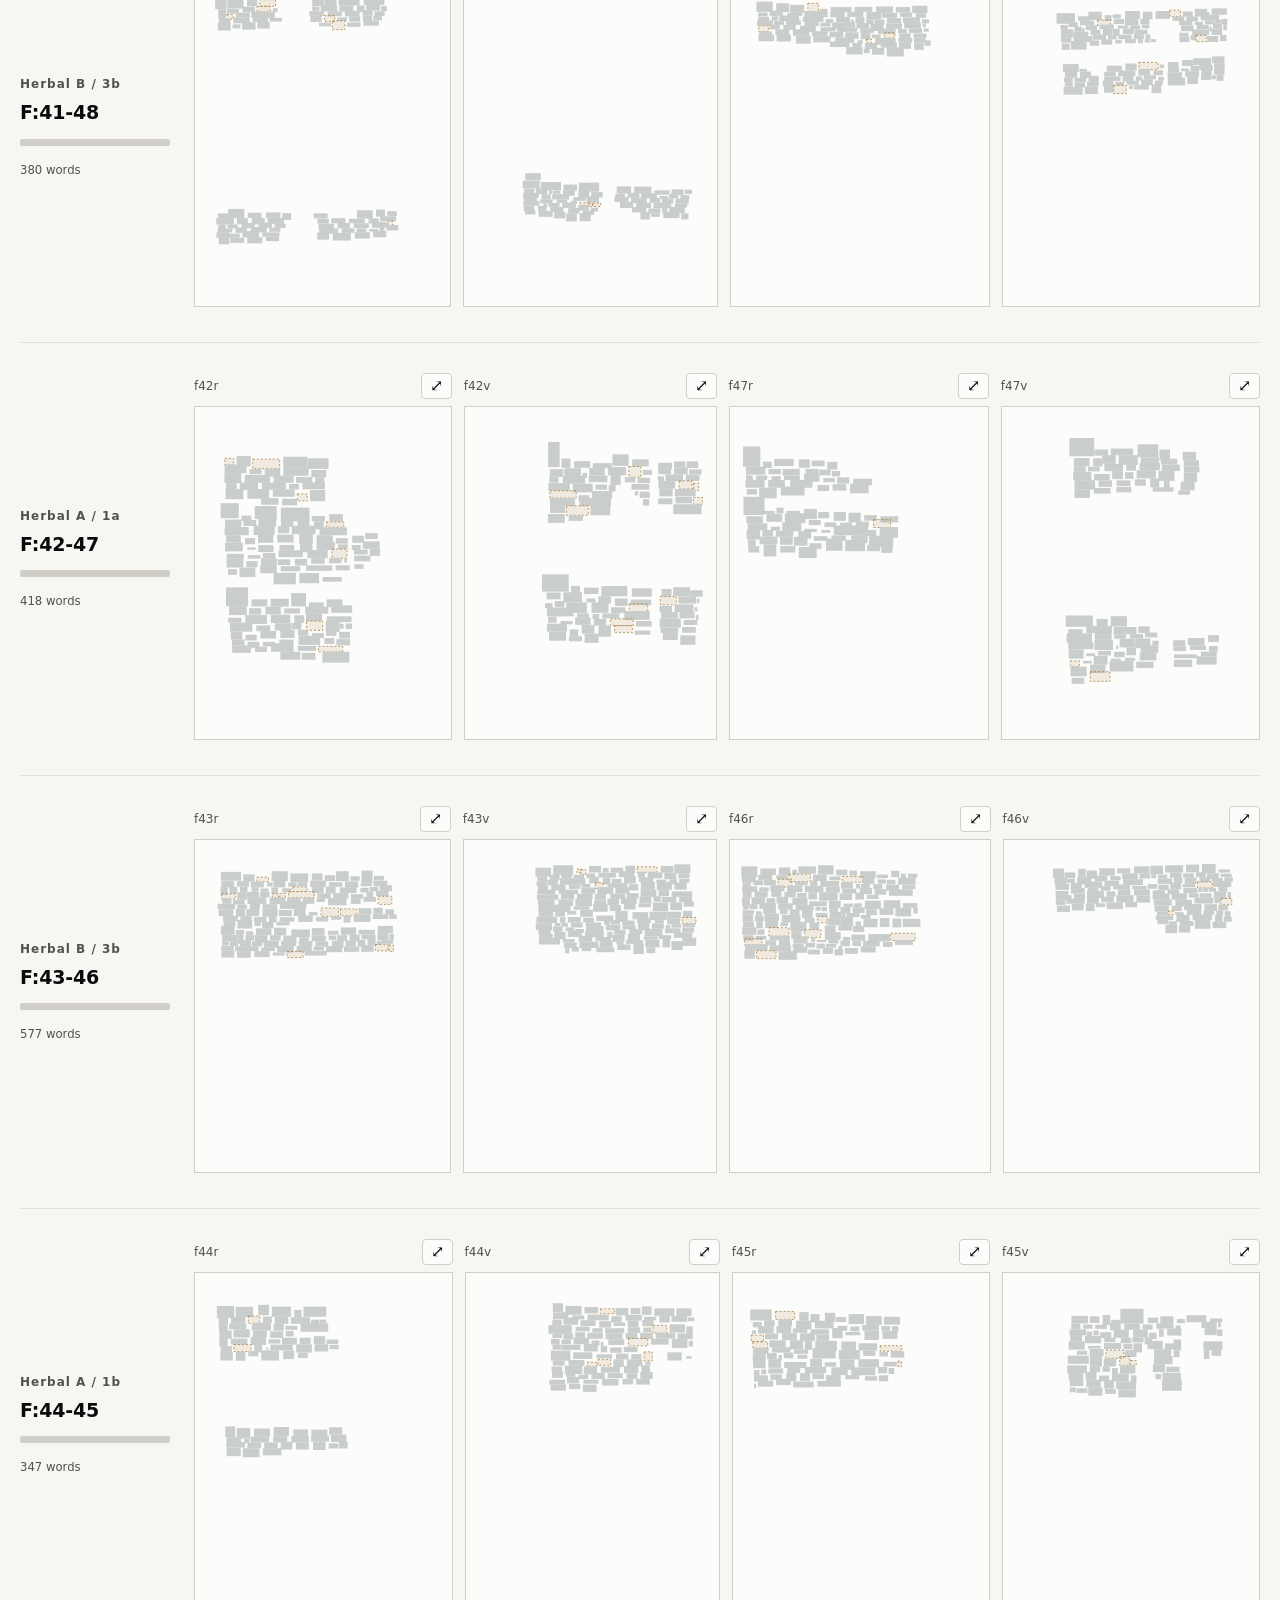
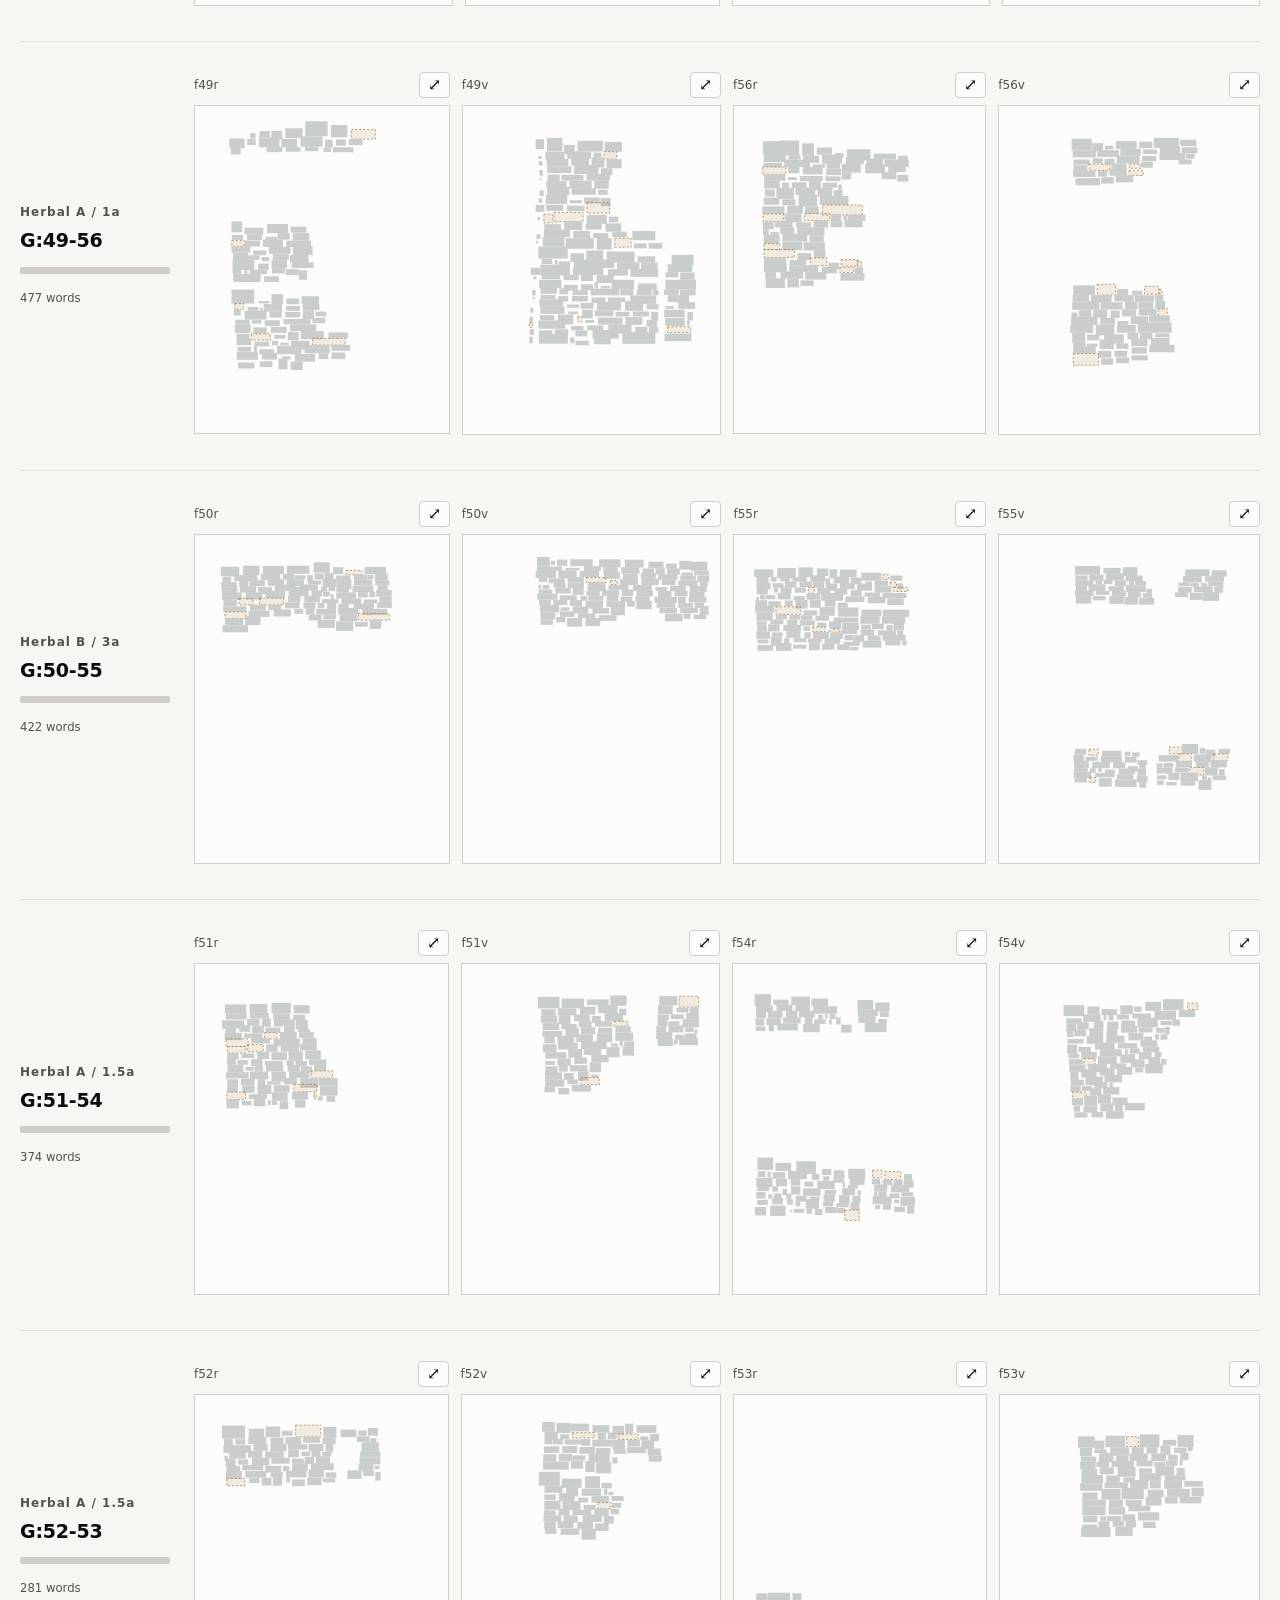
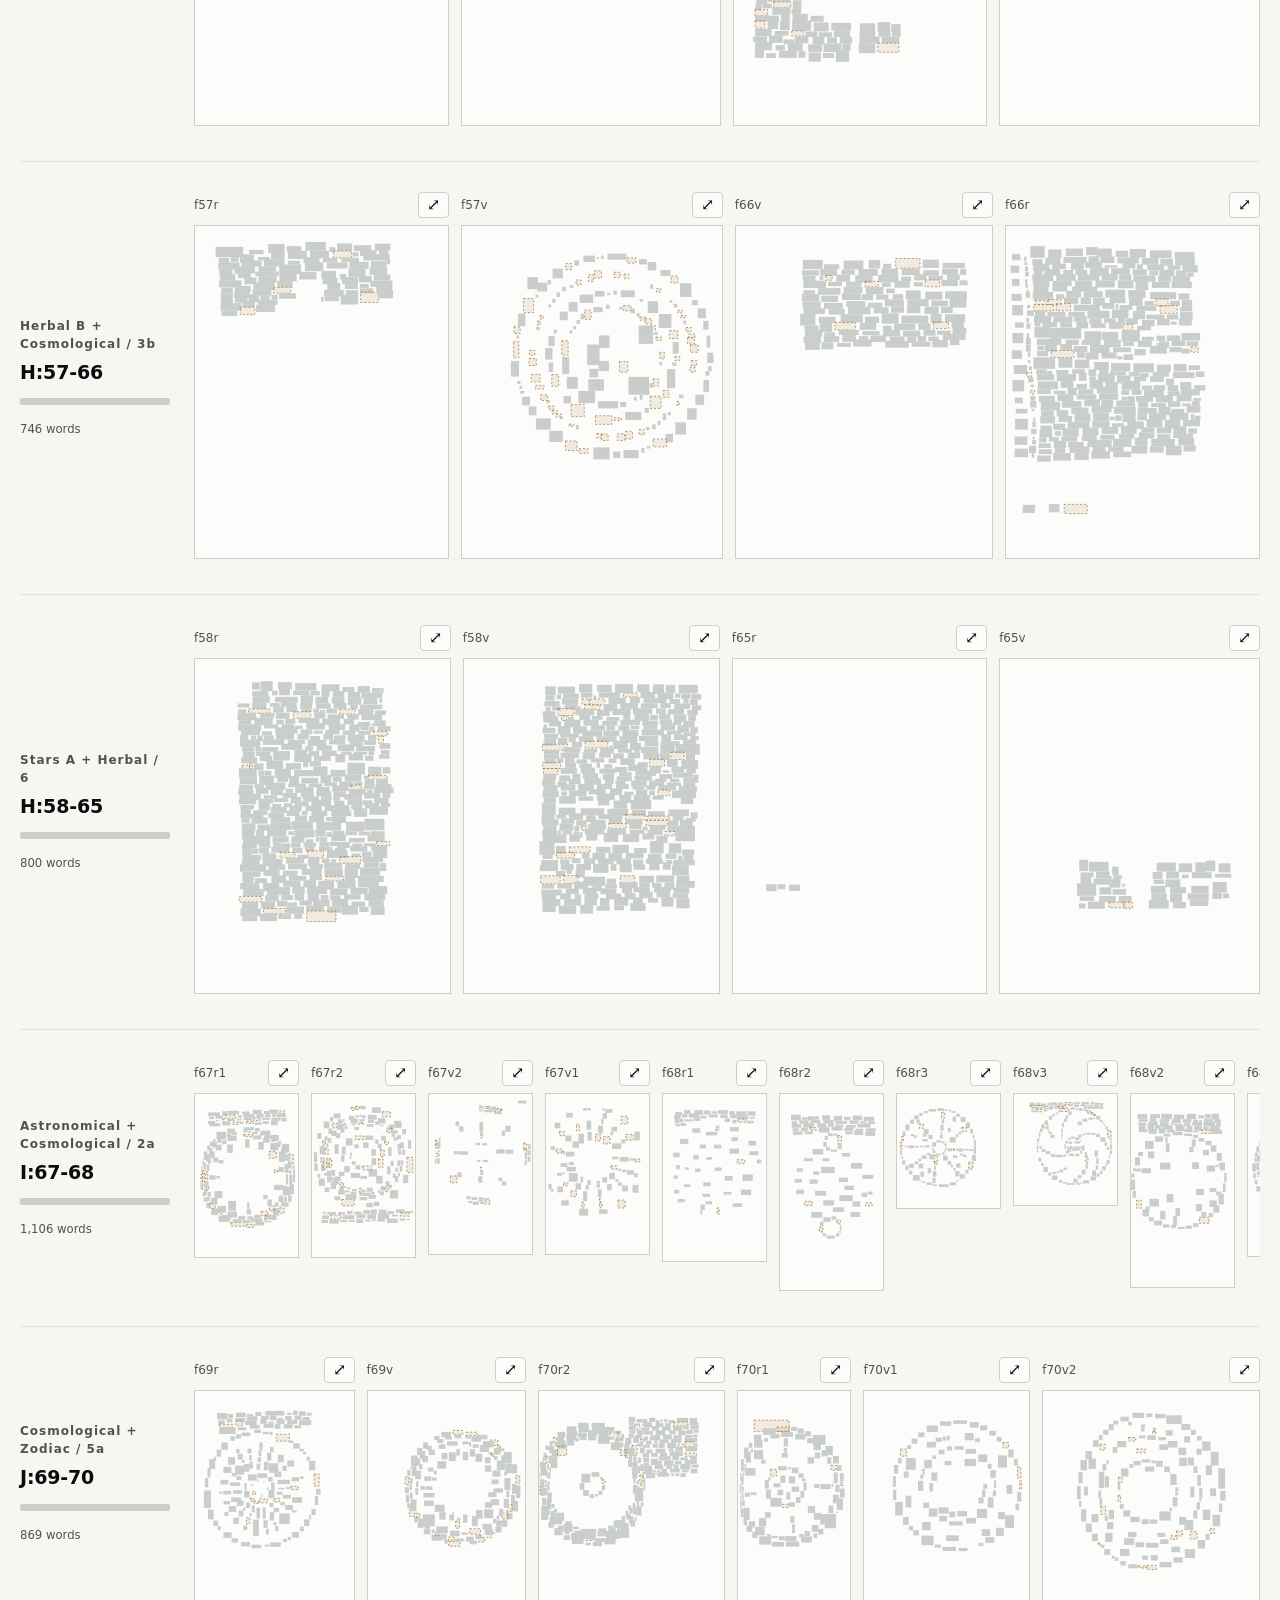
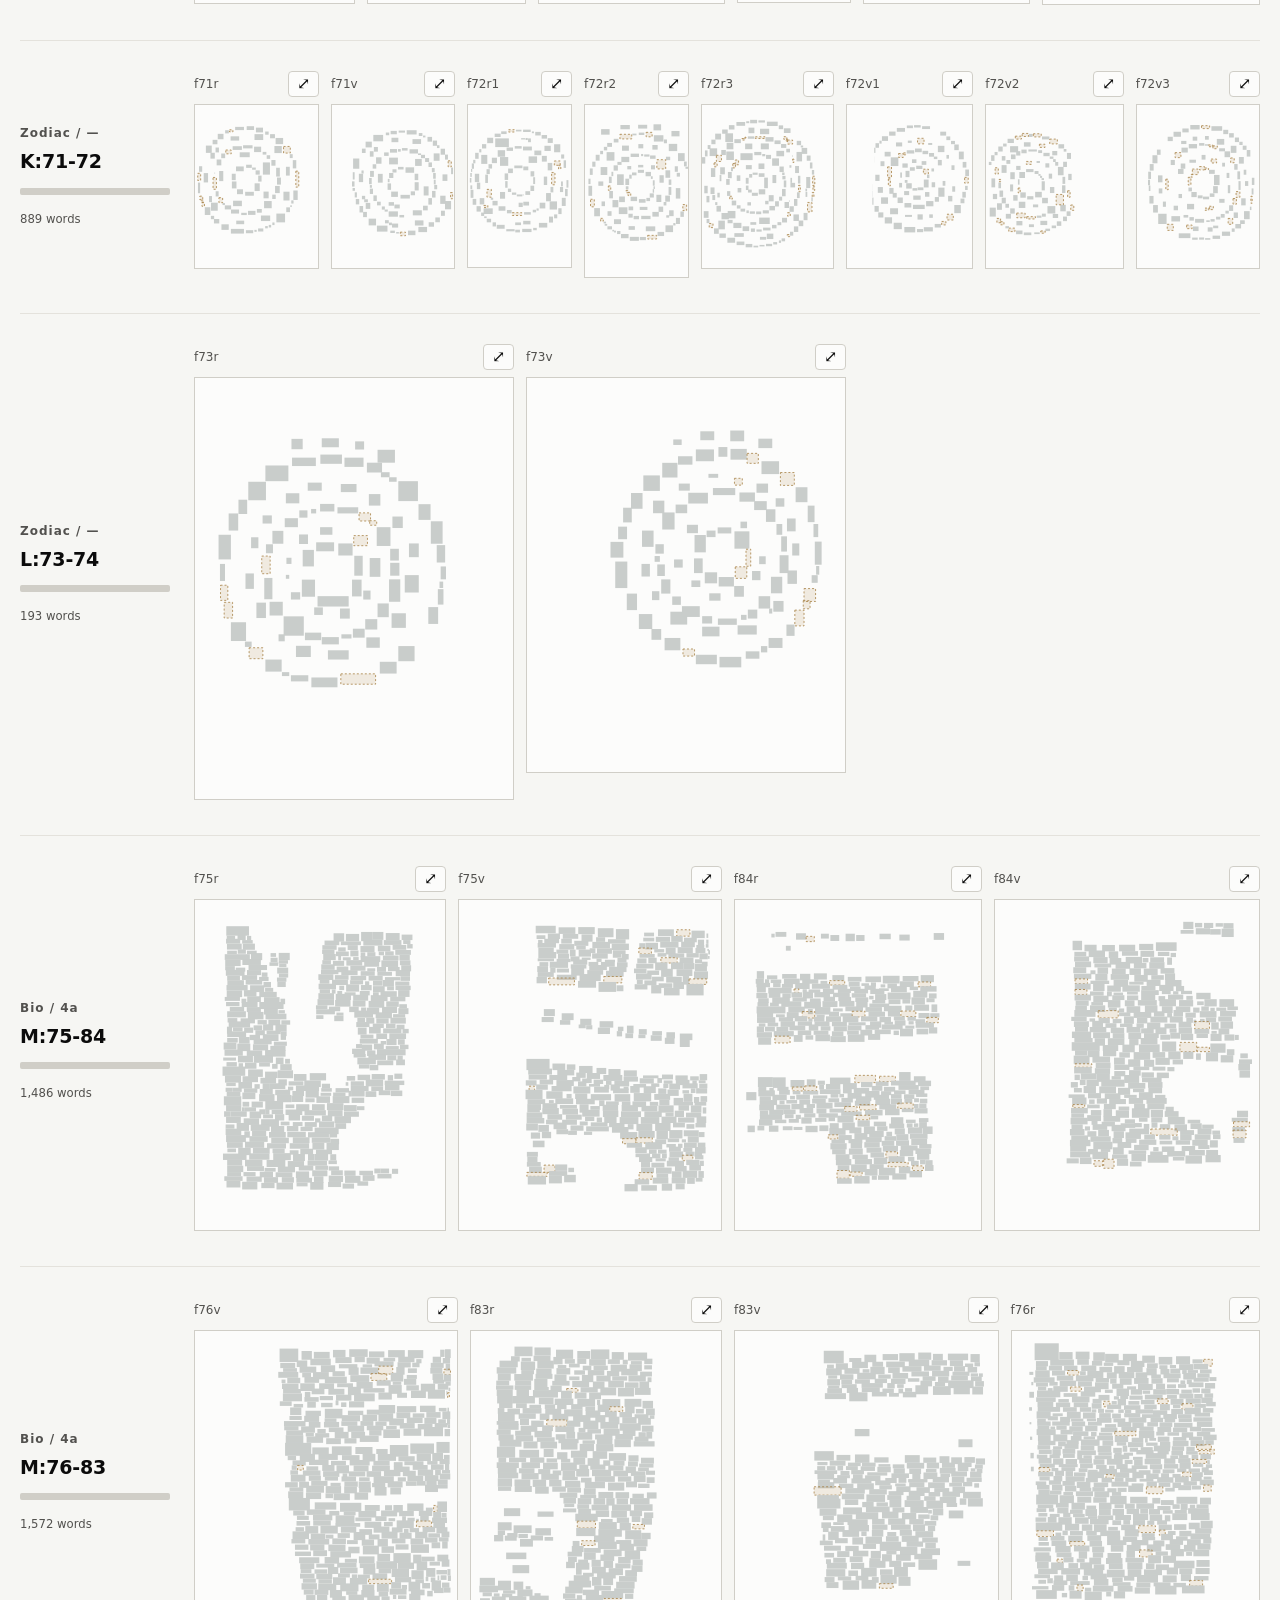
==== commit 7e1a361f: "Release 2026.10.31.16 Build 5b6b364720e2." ====
--- a/viewer/index.html
+++ b/viewer/index.html
@@ -12,7 +12,6 @@
 <label>Order <select id="order"><option value="bifolia">Manuscript bifolia</option><option value="pages">Manuscript pages</option><option value="path1">Path 1 bifolia (Golf 2.1)</option></select></label>
 <label>Colors <select id="colorMode"><option value="none">Boxes only</option><option value="mattr">MATTR (window diversity)</option><option value="repeat">Repeated spellings</option><option value="overlay">MATTR + repeat outlines</option><option value="impact">Word repetition impact</option><option value="change">Step change</option><option value="minedit">Minimum source edit distance</option><option value="candidates">Copy/edit source candidates</option><option value="components">Component diversity</option><option value="h1">Glyph H1</option><option value="h2">Glyph H2 (conditional)</option><option value="js">Component JS distance</option></select></label>
 <label>Coordinates <select id="coordinates"><option value="recorded">Recorded</option><option value="flat">Flat</option></select></label>
-<span id="calculationStatus" class="calculation-status" role="status" aria-live="polite" aria-atomic="true" hidden><i class="calculation-spinner" aria-hidden="true"></i><span id="calculationStage" class="calculation-stage"></span><span id="calculationProgress" aria-hidden="true"></span></span>
 <details class="config" id="config" hidden><summary>Configuration</summary>
 <div class="config-fields">
 <span id="windowGroup" class="config-group"><label><span id="sizeLabel">Window</span> <input id="windowSize" type="number" min="2" max="1000" step="1" value="100" aria-label="Window words"> words</label>
@@ -30,10 +29,9 @@
 </details>
 <div id="pageDisplayControls" class="page-display-controls" hidden><span>Page overlay</span><label><input id="pageImage" type="checkbox"> Page image</label><label><input id="pageWords" type="checkbox"> Show words</label><label id="wdirLabel" title="Bottom to centre follows the writing. Level stands every word upright at the same size." hidden>Word direction <select id="wdir"><option value="ring">Bottom to centre</option><option value="level">Level</option></select></label><label>Boxes <select id="pageBoxes"><option value="fill">Filled</option><option value="outline">Outlines only</option><option value="hidden">Hidden</option></select></label><details id="overlayChoice" class="overlay-choice" hidden><summary>Overlays <span id="overlayCount" class="overlay-count"></span></summary><div id="pageOverlays" class="overlay-list"></div></details><label id="locusChoice" hidden>Locus <select id="pageLocus"></select></label><span class="zoom-tools"><button type="button" id="zoomReset" hidden>Reset view</button><span id="zoomLevel" class="zoom-level"></span></span></div>
 <p id="pageImageStatus" class="page-image-status" role="status" hidden></p>
-<div class="window-status"><strong id="windowSummary" aria-live="polite">Loading…</strong><button type="button" id="restoreHeatmap" hidden>Restore full map</button>
+<div class="window-status"><strong id="windowSummary" aria-live="polite">Loading…</strong><button type="button" id="wordDetailsButton" aria-expanded="false" aria-controls="wordDetails" hidden>Details</button><button type="button" id="restoreHeatmap" hidden>Restore full map</button>
 <label id="sharedChoice" hidden>Word in this shared box <select id="boxWord"></select></label></div>
-<p id="alignmentNote" class="alignment-note" hidden></p>
-<p id="lineNotes" class="line-notes" hidden></p>
+<div id="wordDetails" class="word-details" hidden><p id="alignmentNote" class="alignment-note" hidden></p><p id="lineNotes" class="line-notes" hidden></p></div>
 <div class="contrib" id="contribList" hidden></div>
 <div class="repeat-legend" id="repeatLegend" hidden><span class="single-key">Single occurrence</span><span class="repeat-key">Repeated spelling</span><span class="mixed-key">Shared box: both</span><span>Outlined = clicked word</span></div>
 <div class="legend impact-legend" id="impactLegend" hidden><div class="impact-spectrum"></div><div class="ticks"><span>0%</span><span>50%</span><span>100%</span></div><small>Containing windows affected by this repetition · red = greater impact</small></div>
--- a/viewer/style.css
+++ b/viewer/style.css
@@ -368,3 +368,11 @@
 details.sub .cmp{margin-top:8px;max-width:760px}
 @media(max-width:960px){.pagegrid.with-pres{grid-template-columns:1fr}.side,.pres{position:static;height:auto;min-height:0}.detail,.colpanel{height:auto}.tabbody{max-height:70vh}}
 @media(max-width:900px){.deck-row{flex-wrap:wrap}.pageinfo{flex-basis:100%;order:3}.deck{position:static}}
+/* the loading indicator (SG.busy). Opacity and transform run off the page's thread, so it fades in and turns while the page is held */
+.busy{position:fixed;top:12px;left:50%;z-index:1000;display:none;align-items:center;gap:8px;max-width:calc(100vw - 32px);box-sizing:border-box;padding:6px 14px 6px 10px;transform:translateX(-50%);background:var(--surface);color:var(--ink);border:1px solid var(--line2);border-radius:999px;box-shadow:var(--shadow);font-size:13px;font-variant-numeric:tabular-nums;pointer-events:none;opacity:0}
+.busy.on{display:flex;animation:busy-in .12s ease-out .15s forwards}
+.busy i{flex:none;width:14px;height:14px;box-sizing:border-box;border:2px solid var(--line2);border-top-color:var(--accent);border-right-color:var(--accent);border-radius:50%;animation:busy-spin .8s linear infinite}
+.busy span{white-space:nowrap;overflow:hidden;text-overflow:ellipsis}
+@keyframes busy-in{to{opacity:1}}
+@keyframes busy-spin{to{transform:rotate(360deg)}}
+@media(prefers-reduced-motion:reduce){.busy i{animation:none}}
--- a/viewer/heatmap.css
+++ b/viewer/heatmap.css
@@ -3,11 +3,6 @@
 .heatmap-page .masthead{padding-bottom:22px}
 .heatmap-atlas .controls{position:sticky;top:0;z-index:5;background:var(--bg);border-block:1px solid var(--line2);padding:10px 0;display:flex;gap:8px 14px;align-items:center;flex-wrap:wrap;font-size:13px}
 .heatmap-atlas .controls label{display:flex;align-items:center;gap:8px}
-.heatmap-atlas .calculation-status{display:inline-flex;align-items:center;gap:5px;min-width:16px;font-size:11px;font-variant-numeric:tabular-nums;color:var(--ink2);white-space:nowrap}
-.heatmap-atlas .calculation-spinner{display:inline-block;width:14px;height:14px;box-sizing:border-box;border:2px solid var(--line2);border-top-color:var(--heat-single);border-right-color:var(--heat-single);border-radius:50%;animation:heatmap-spin .8s linear infinite}
-.heatmap-atlas .calculation-stage{position:absolute;width:1px;height:1px;padding:0;margin:-1px;overflow:hidden;clip-path:inset(50%);white-space:nowrap}
-@keyframes heatmap-spin{to{transform:rotate(360deg)}}
-@media(prefers-reduced-motion:reduce){.heatmap-atlas .calculation-spinner{animation:none}}
 .heatmap-atlas select{padding:8px;max-width:100%}
 .heatmap-atlas .legend{display:block;min-width:180px;flex:1 1 180px;max-width:300px;order:0}
 .heatmap-atlas #scope{max-width:190px}
@@ -66,7 +61,9 @@
 .heatmap-atlas #windowSize{width:64px;padding:8px;background:var(--surface);color:var(--ink);border:1px solid var(--line2);border-radius:4px}
 .heatmap-atlas .window-status{order:2;flex-basis:100%;display:flex;gap:12px;align-items:center;flex-wrap:wrap;font-size:12px;min-height:30px}
 .heatmap-atlas .window-status.idle{display:none}
-.heatmap-atlas .window-status strong{font-weight:600;font-variant-numeric:tabular-nums}
+/* the controls are sticky, so a clicked word's summary stays within two lines and the rest waits behind Details */
+.heatmap-atlas .window-status strong{font-weight:600;font-variant-numeric:tabular-nums;flex:1 1 0;min-width:0;display:-webkit-box;-webkit-box-orient:vertical;-webkit-line-clamp:2;overflow:hidden}
+.heatmap-atlas .word-details{order:2;flex-basis:100%;max-height:32vh;overflow:auto;display:flex;flex-direction:column;gap:6px}
 .heatmap-atlas .window-status button{margin-left:auto}
 .heatmap-atlas .repeat-legend,.heatmap-atlas .change-legend{display:flex;gap:4px 12px;flex:1 1 180px;max-width:280px;flex-wrap:wrap;font-size:11px;line-height:1.4;color:var(--ink2)}
 .heatmap-atlas .repeat-key{color:var(--heat-repeat)}.heatmap-atlas .single-key{color:var(--heat-single)}.heatmap-atlas .mixed-key{color:var(--heat-mixed)}
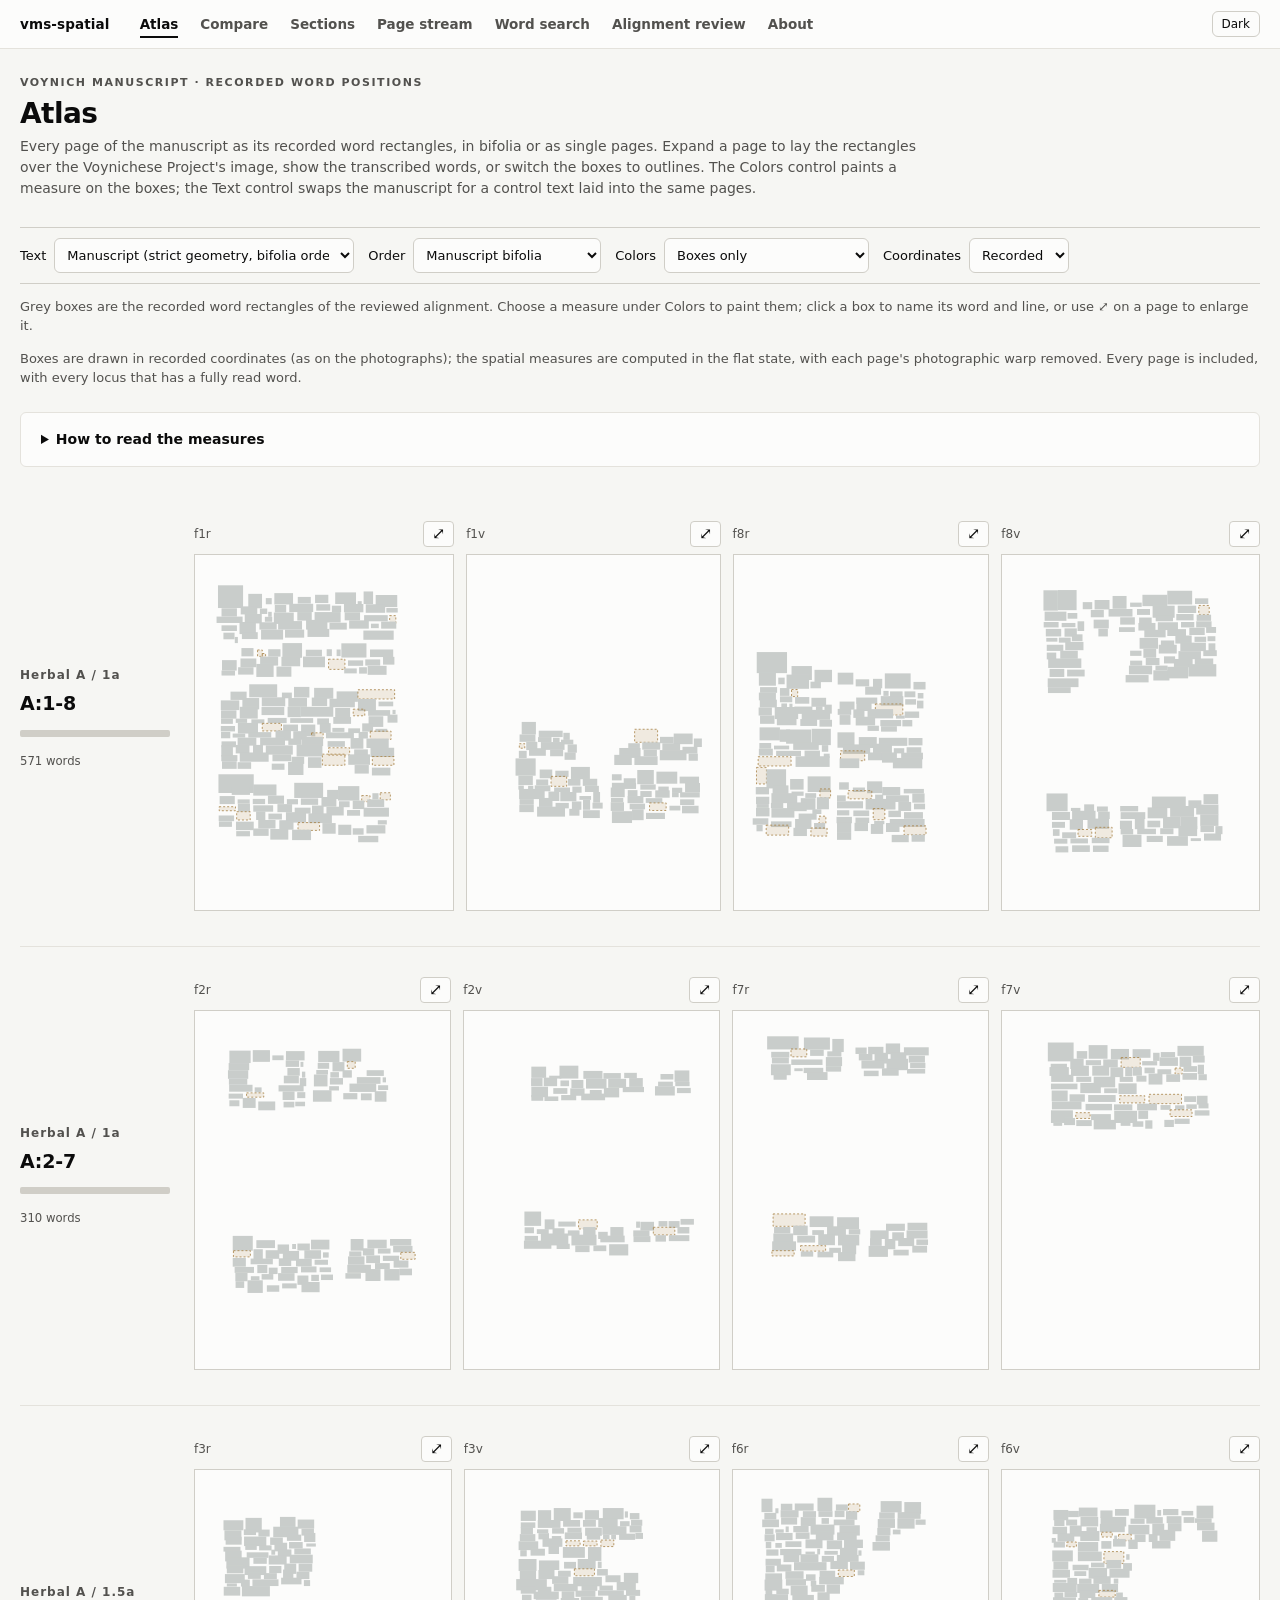
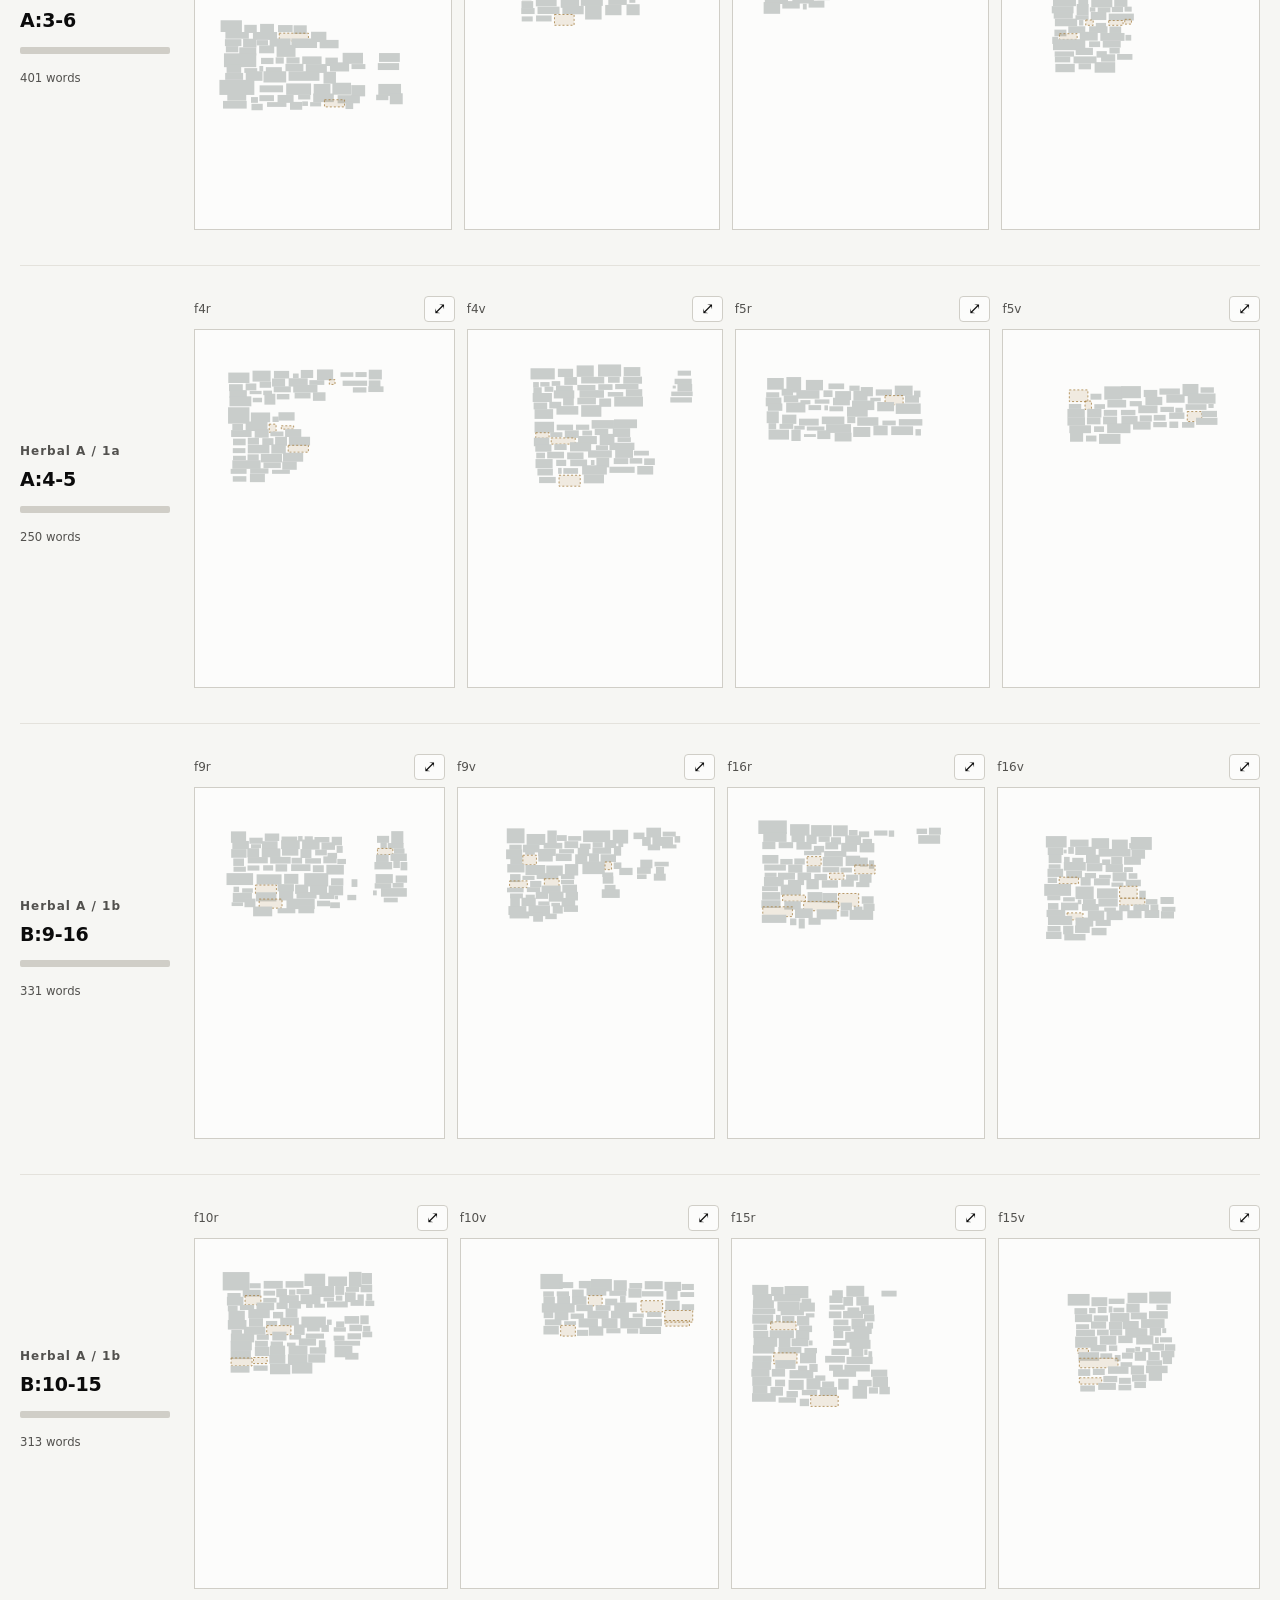
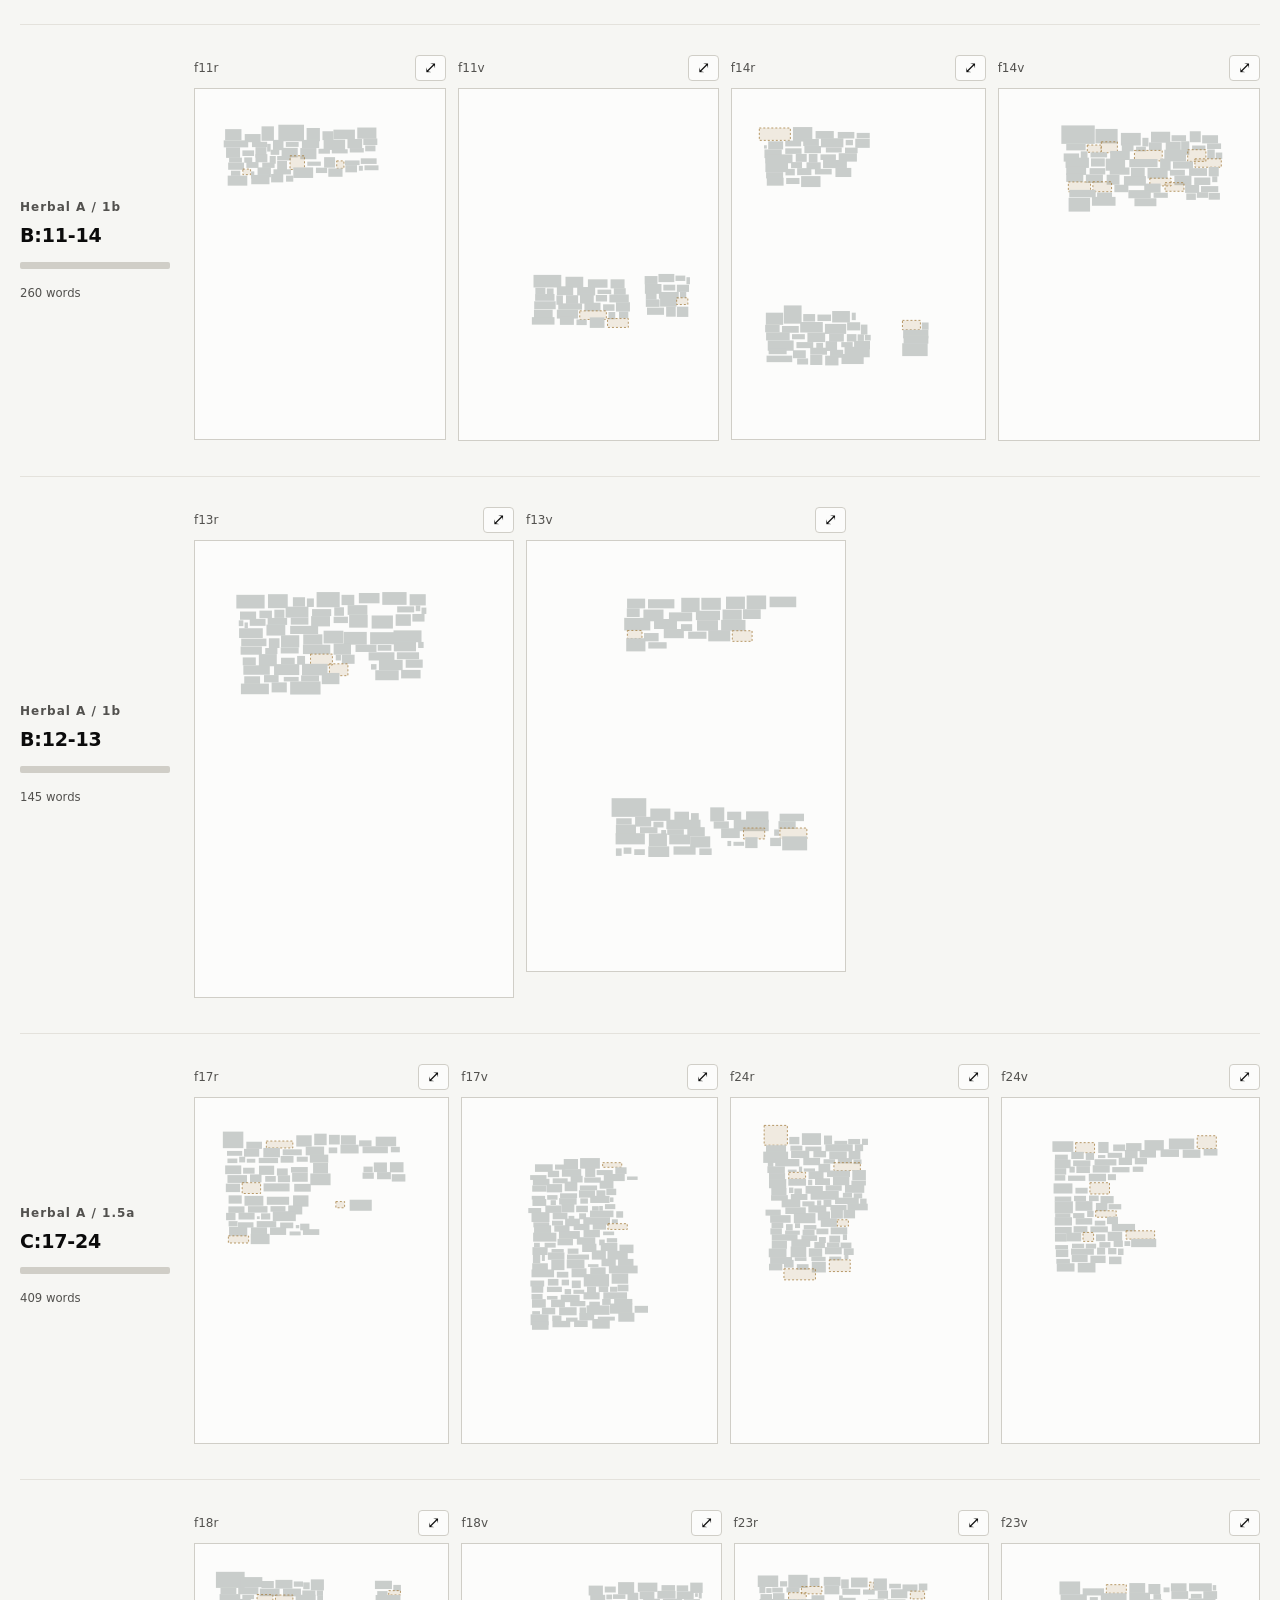
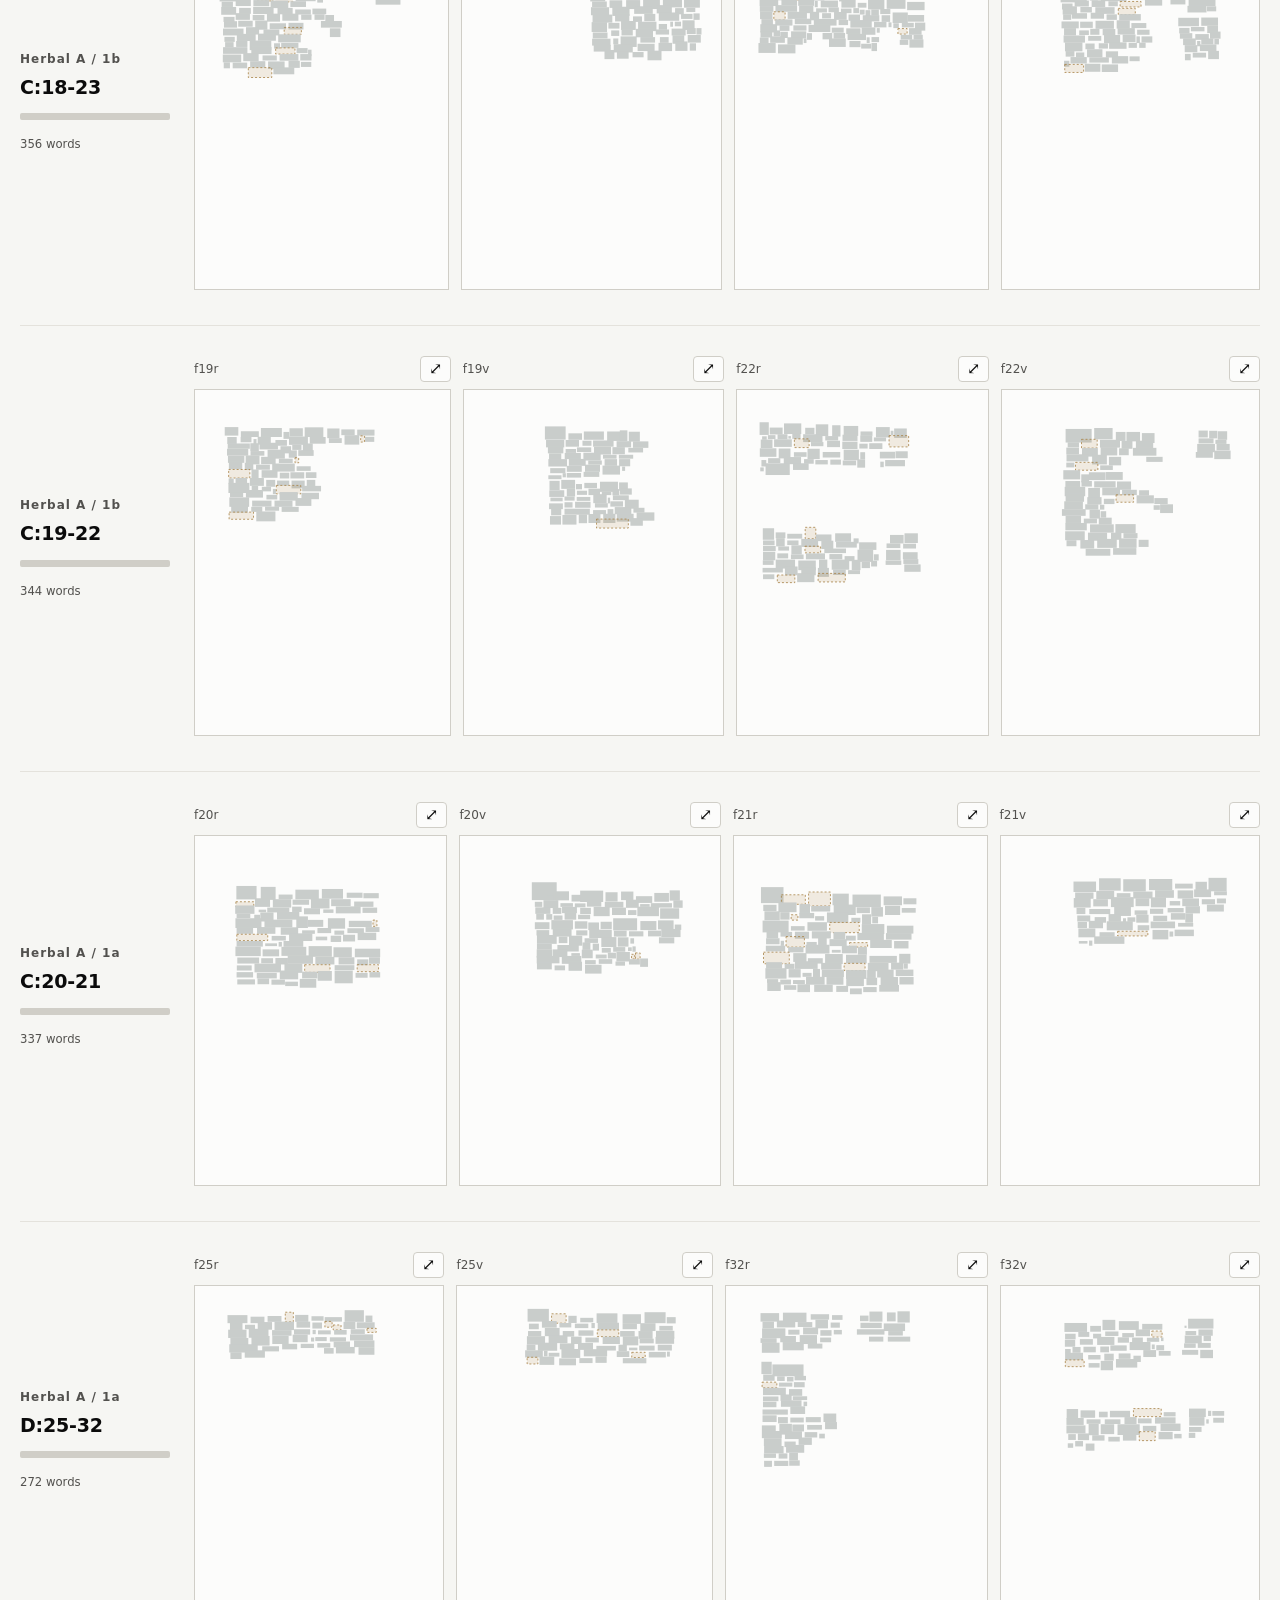
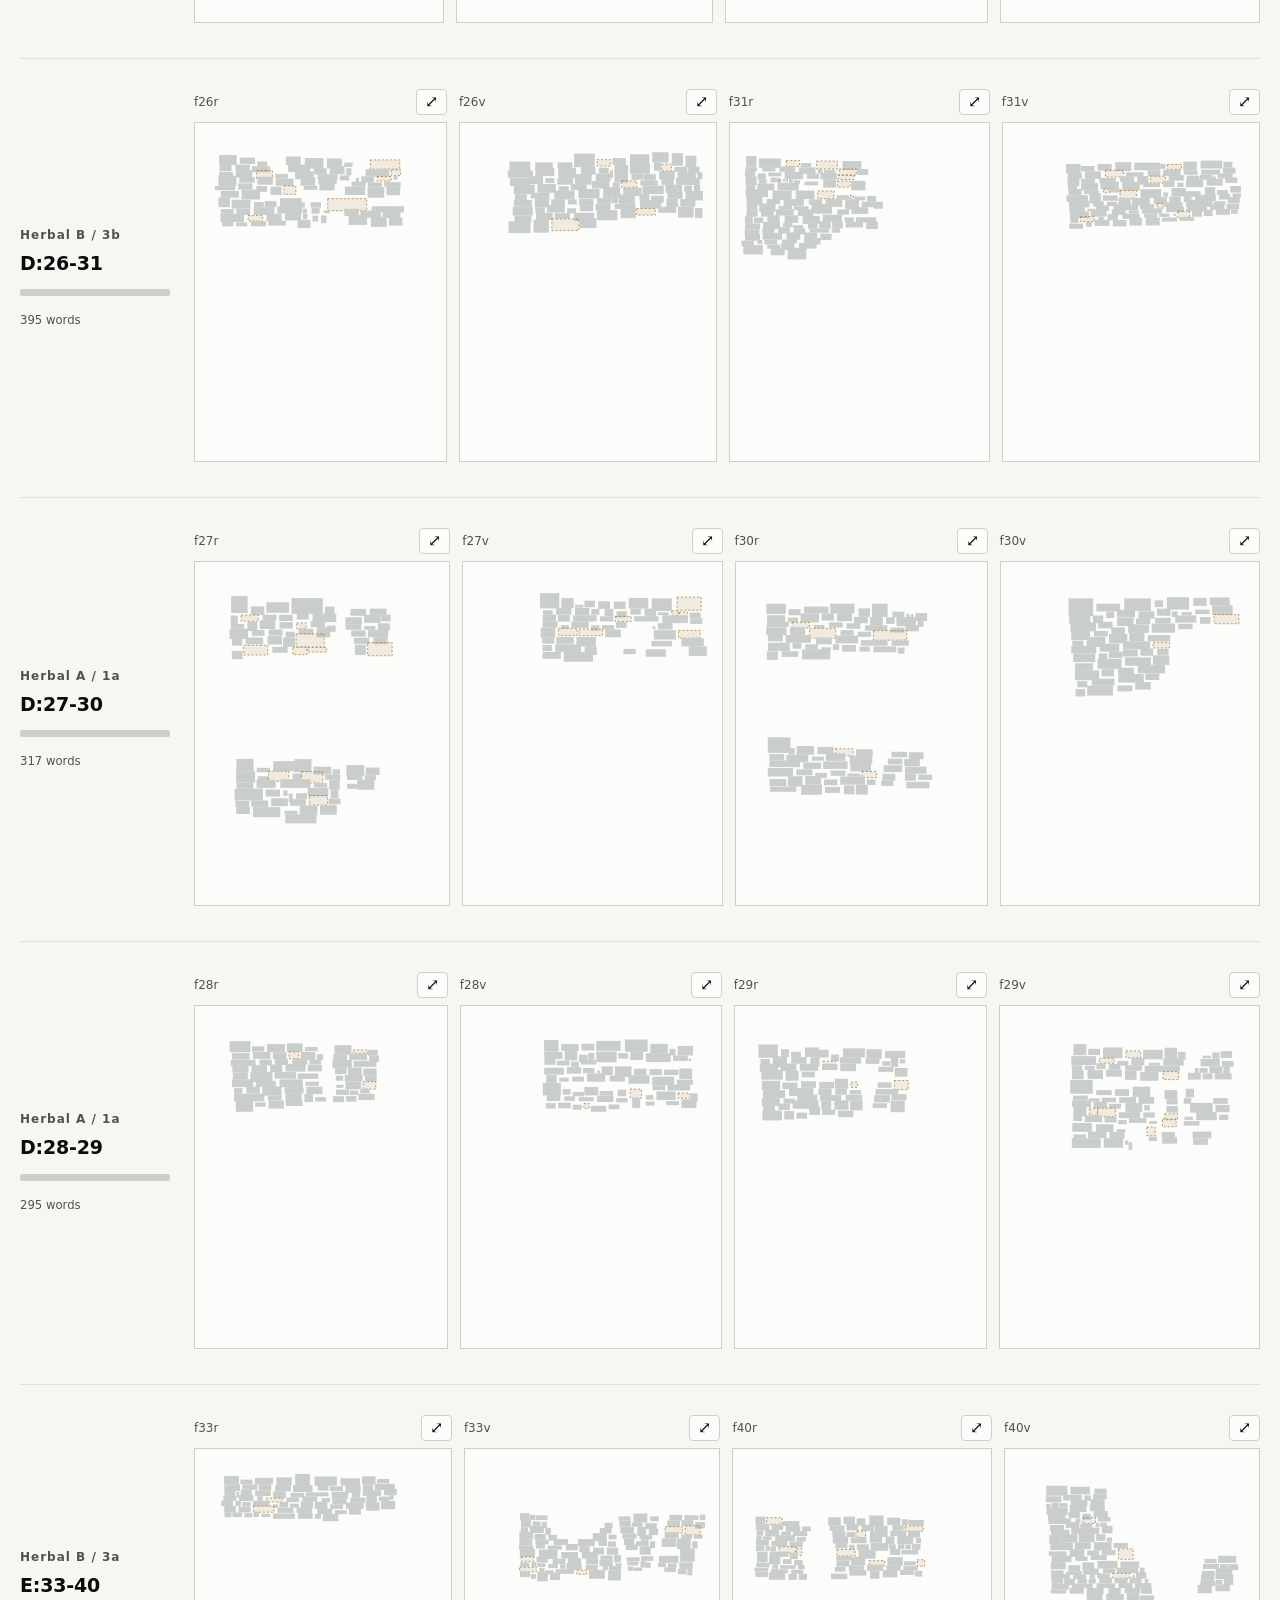
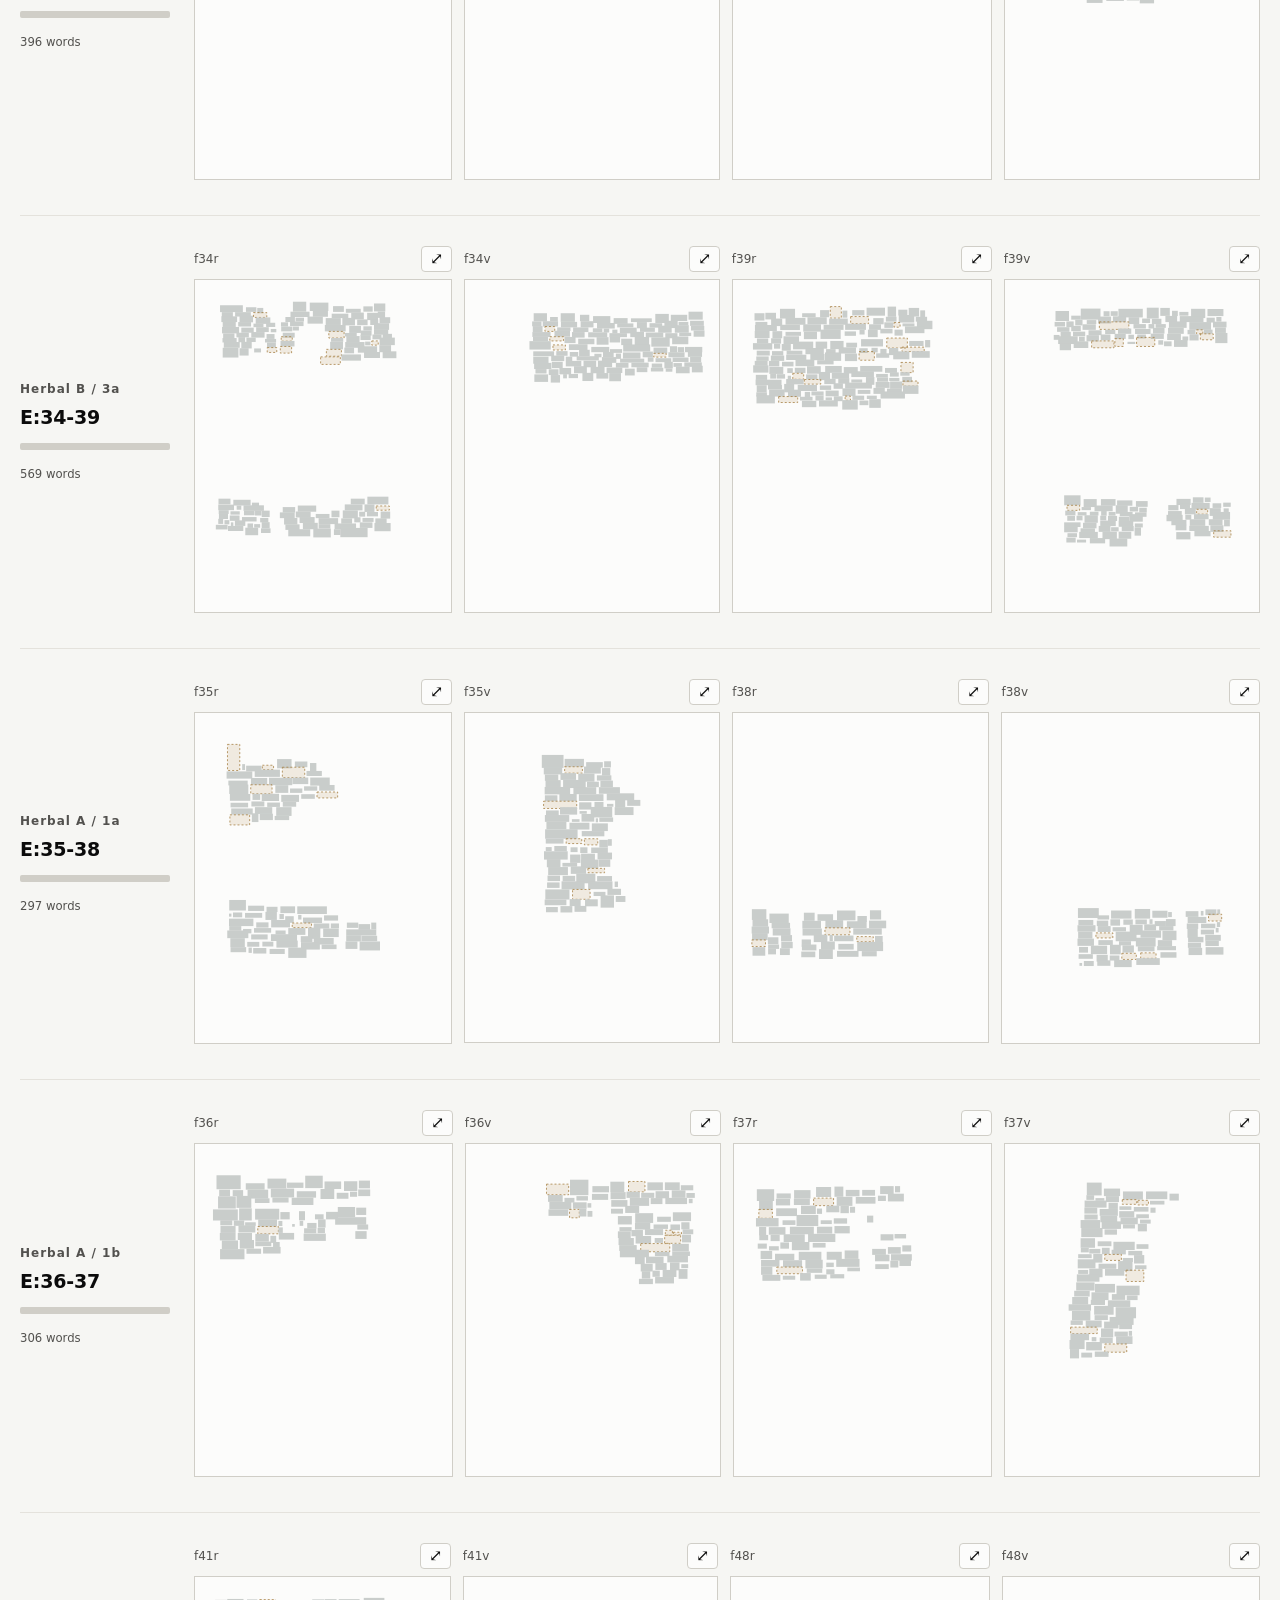
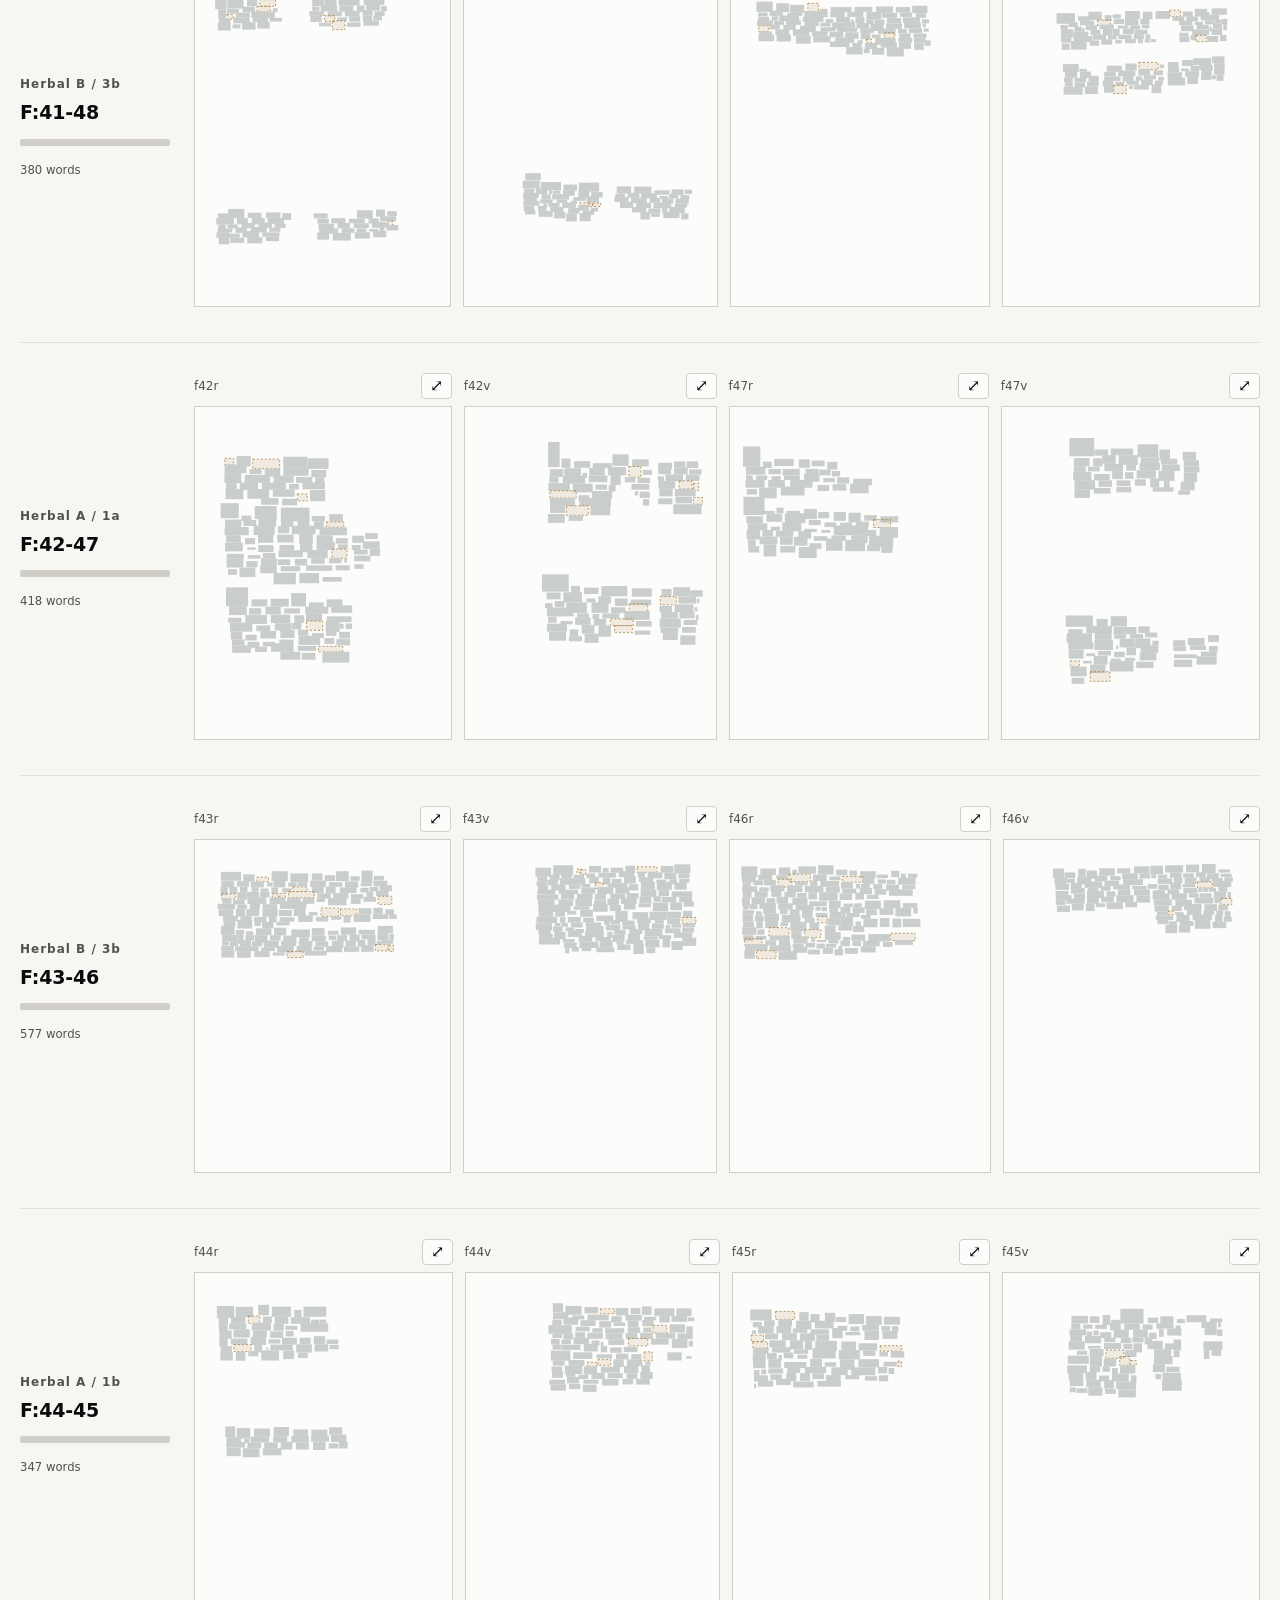
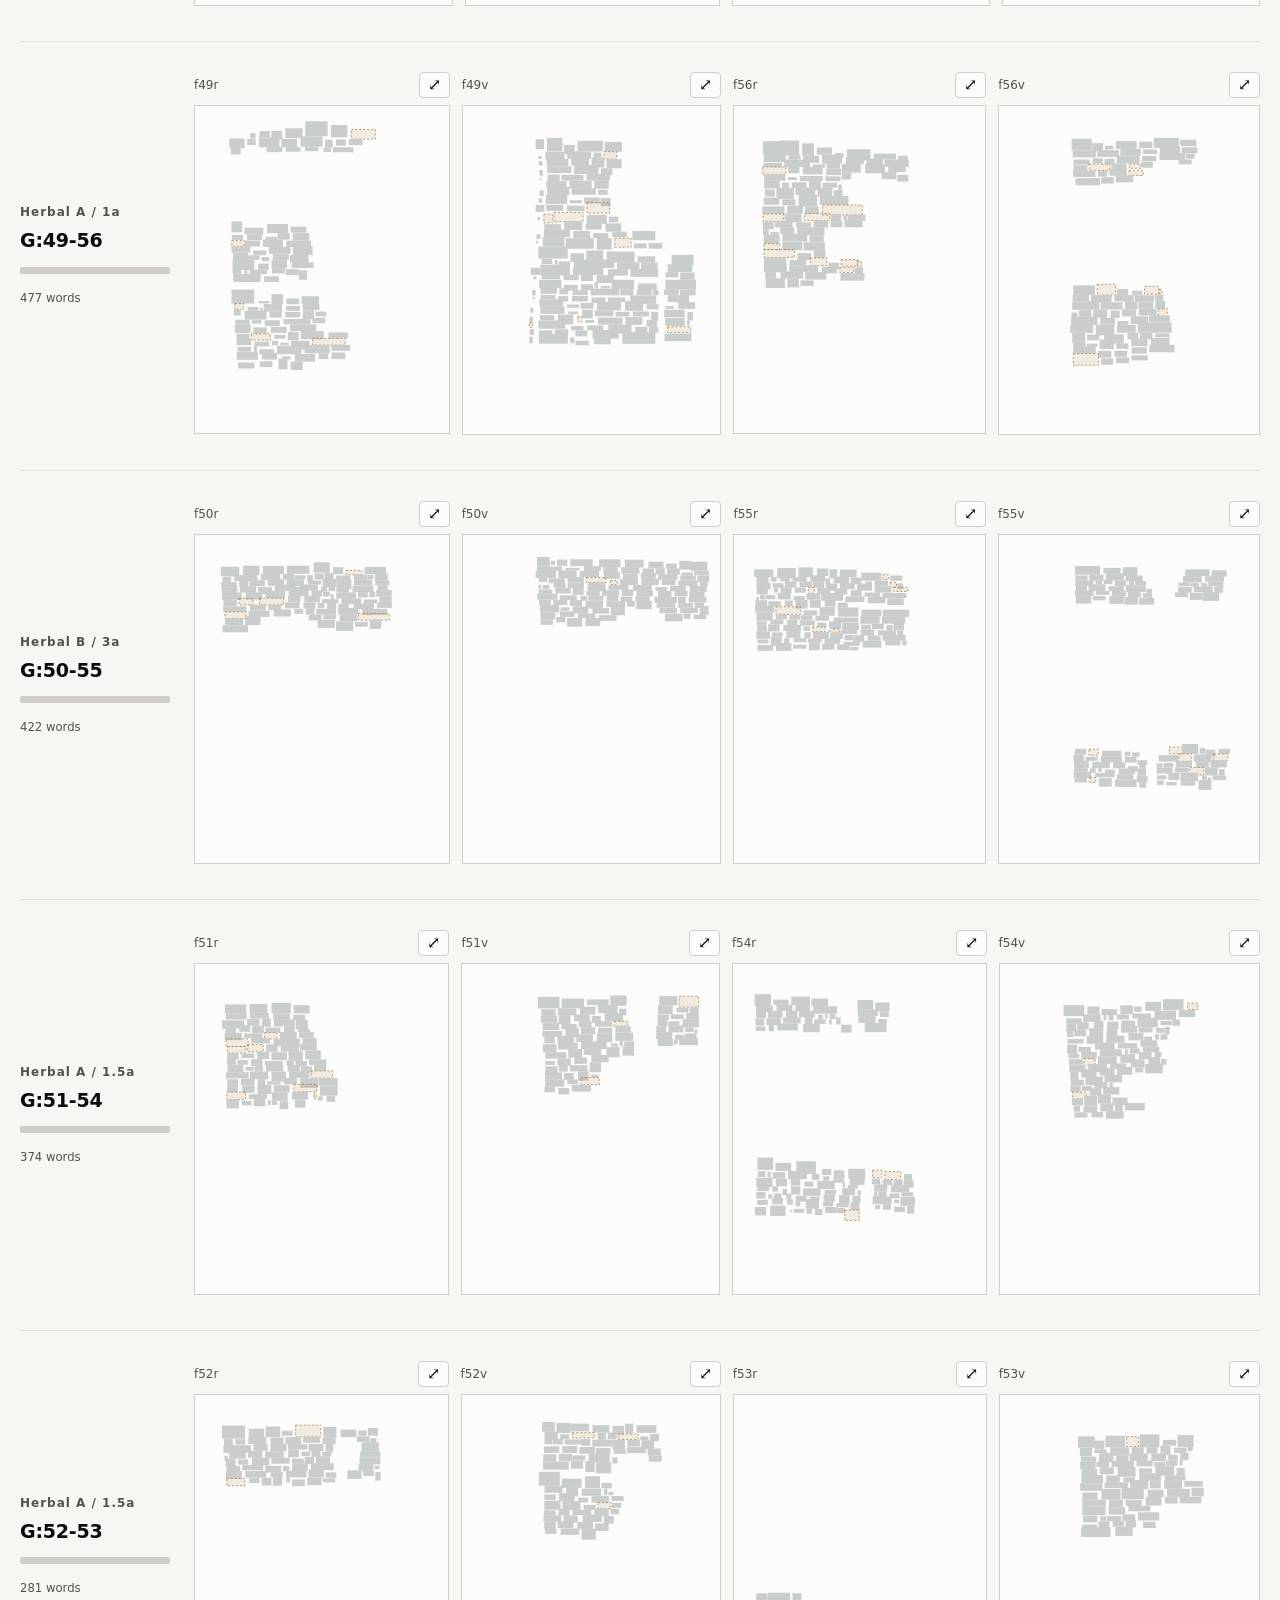
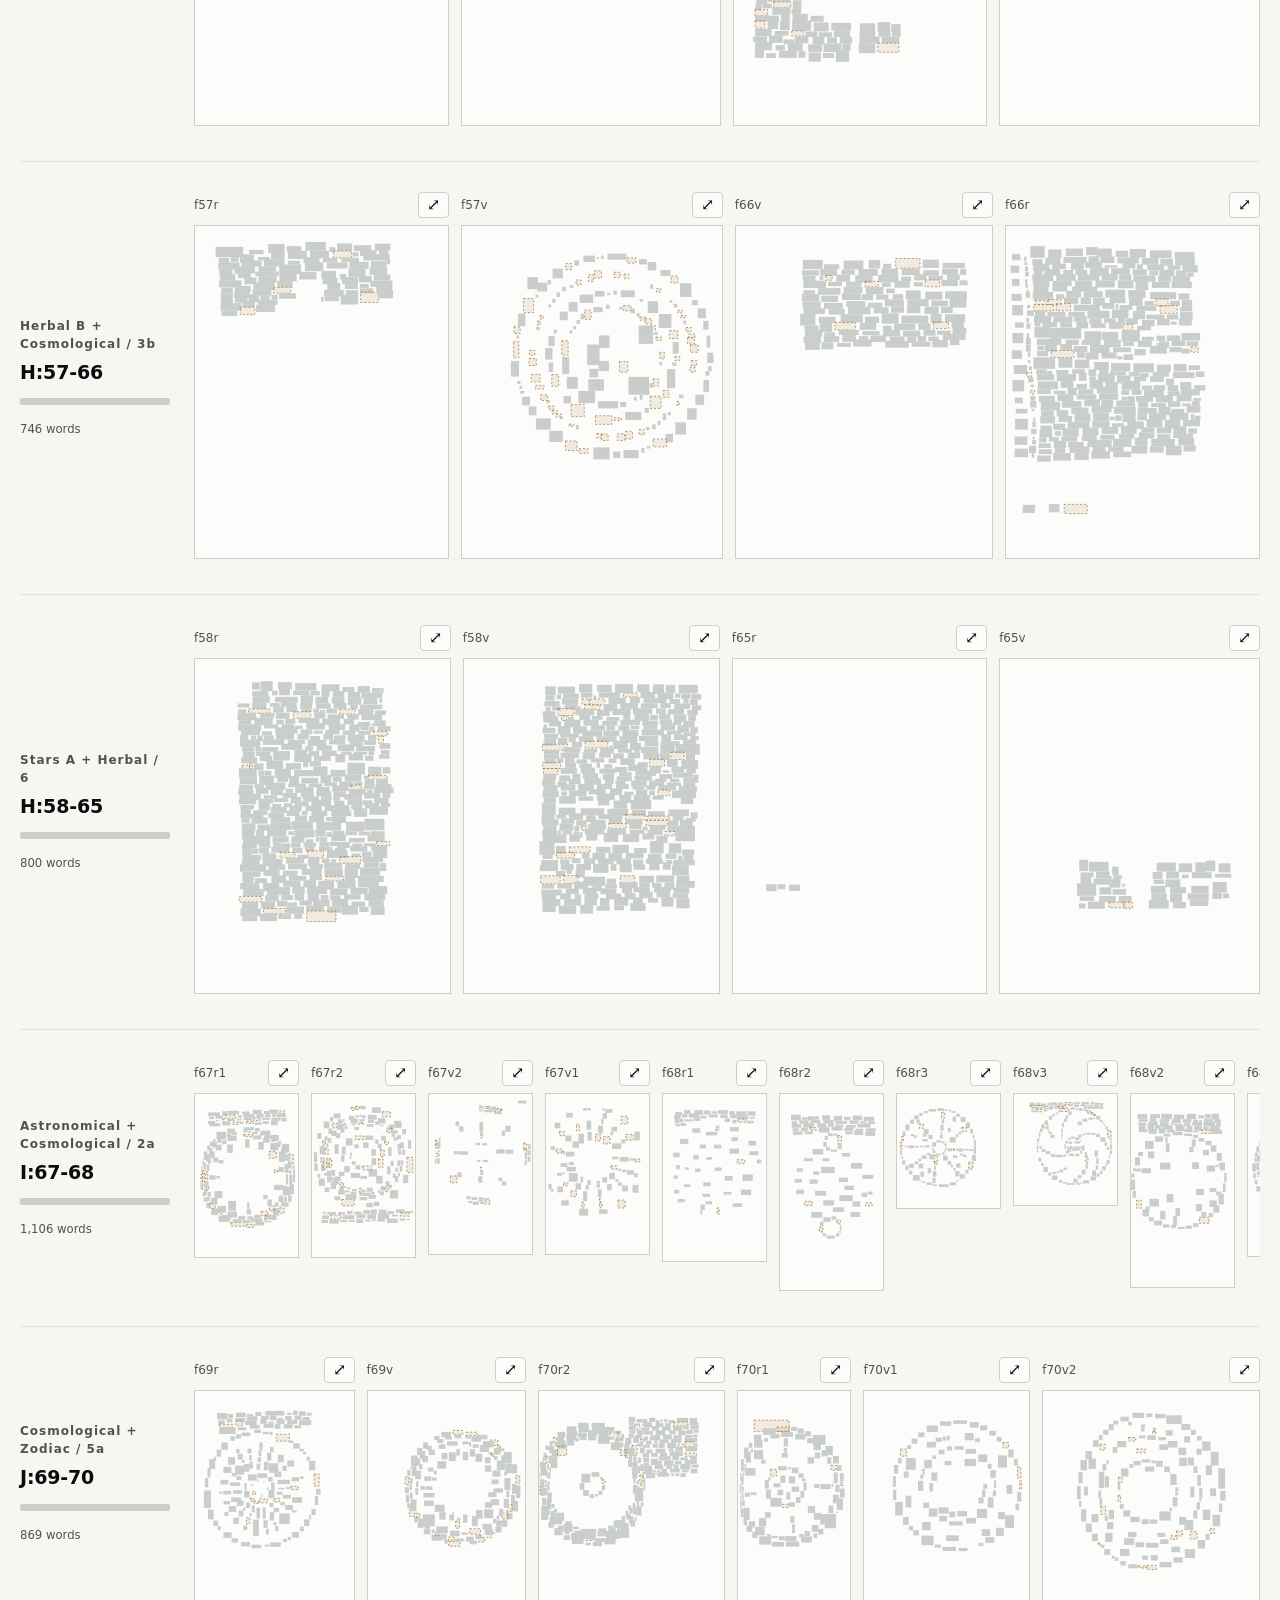
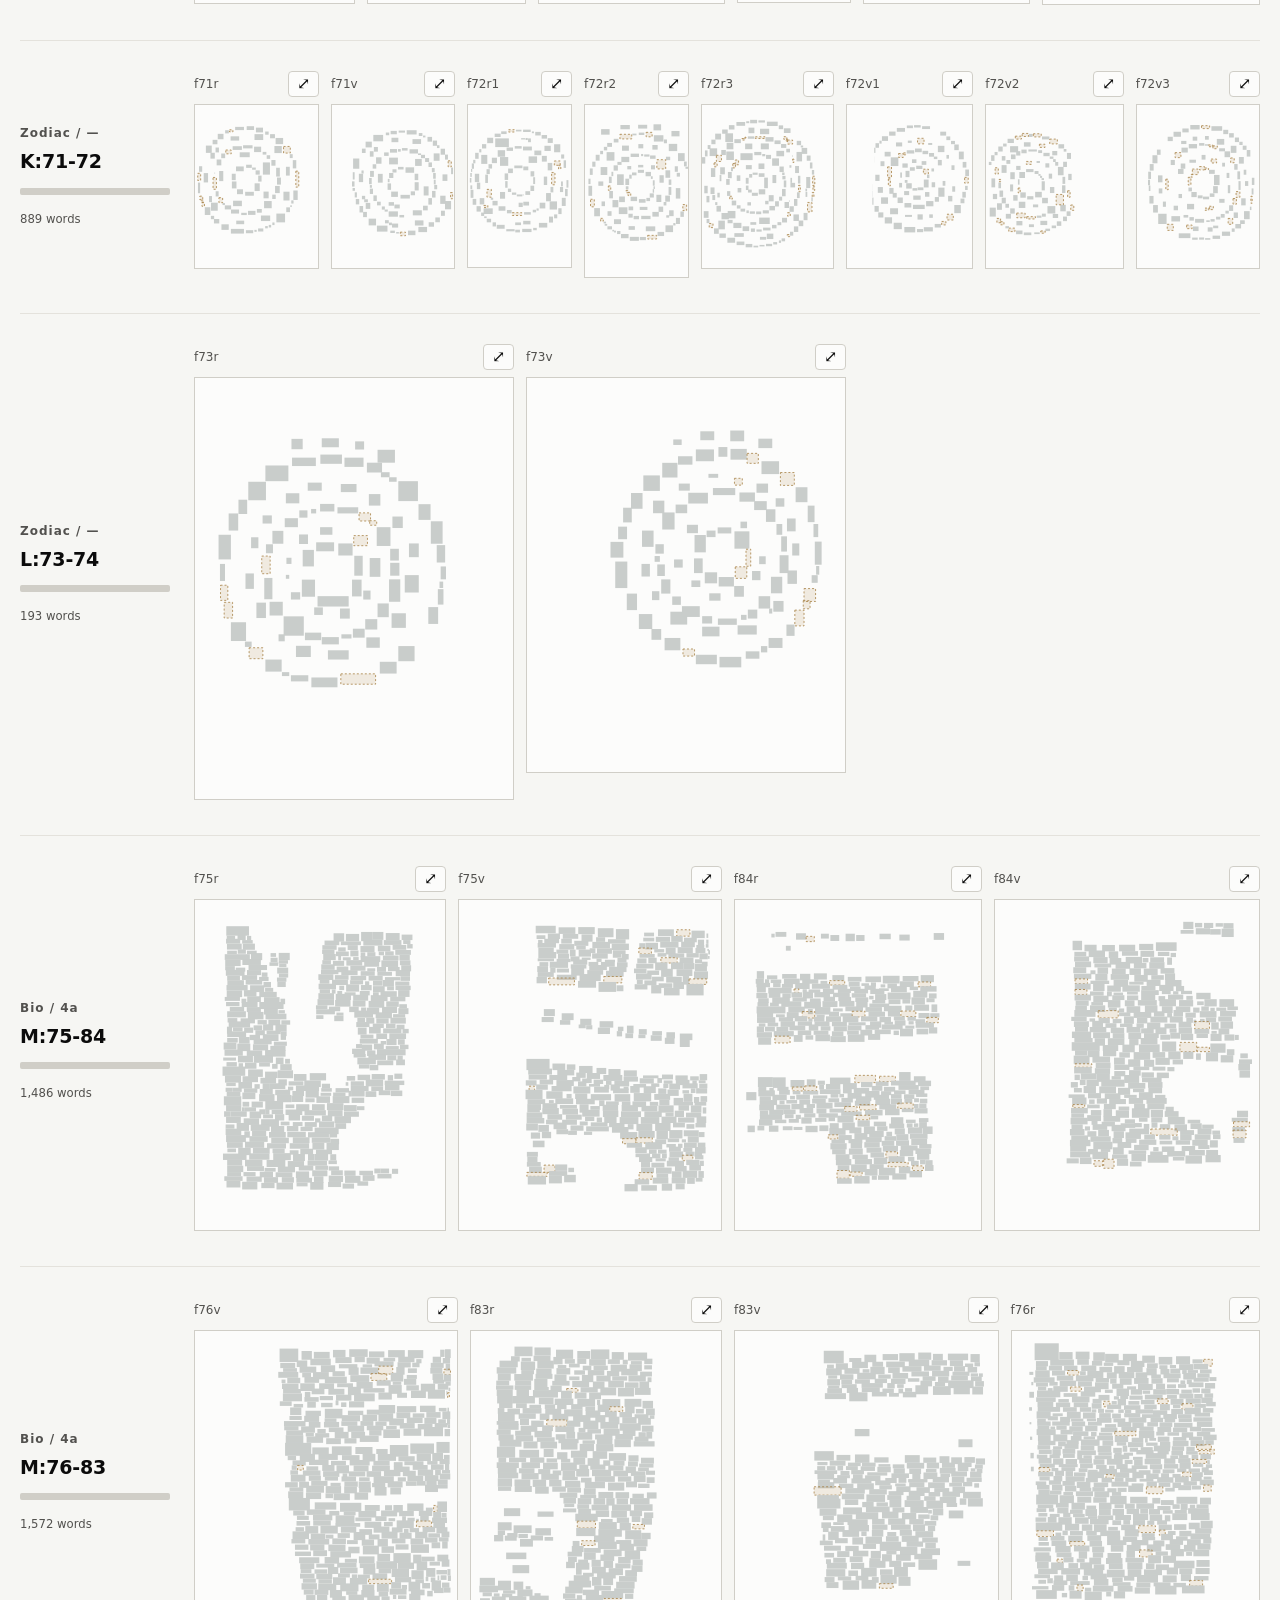
==== commit 0399b082: "Release 2026.11.01.5 Build 511dded2ac0e." ====
--- a/viewer/index.html
+++ b/viewer/index.html
@@ -1,5 +1,5 @@
 <!doctype html>
-<html lang="en"><head><meta charset="utf-8"><meta name="viewport" content="width=device-width, initial-scale=1">
+<html lang="en"><head><meta charset="utf-8"><meta name="viewport" content="width=device-width, initial-scale=1"><meta name="darkreader-lock">
 <title>vms-spatial · Atlas</title>
 <link rel="stylesheet" href="style.css"><link rel="stylesheet" href="heatmap.css">
 <script src="site_nav.js" defer></script>
